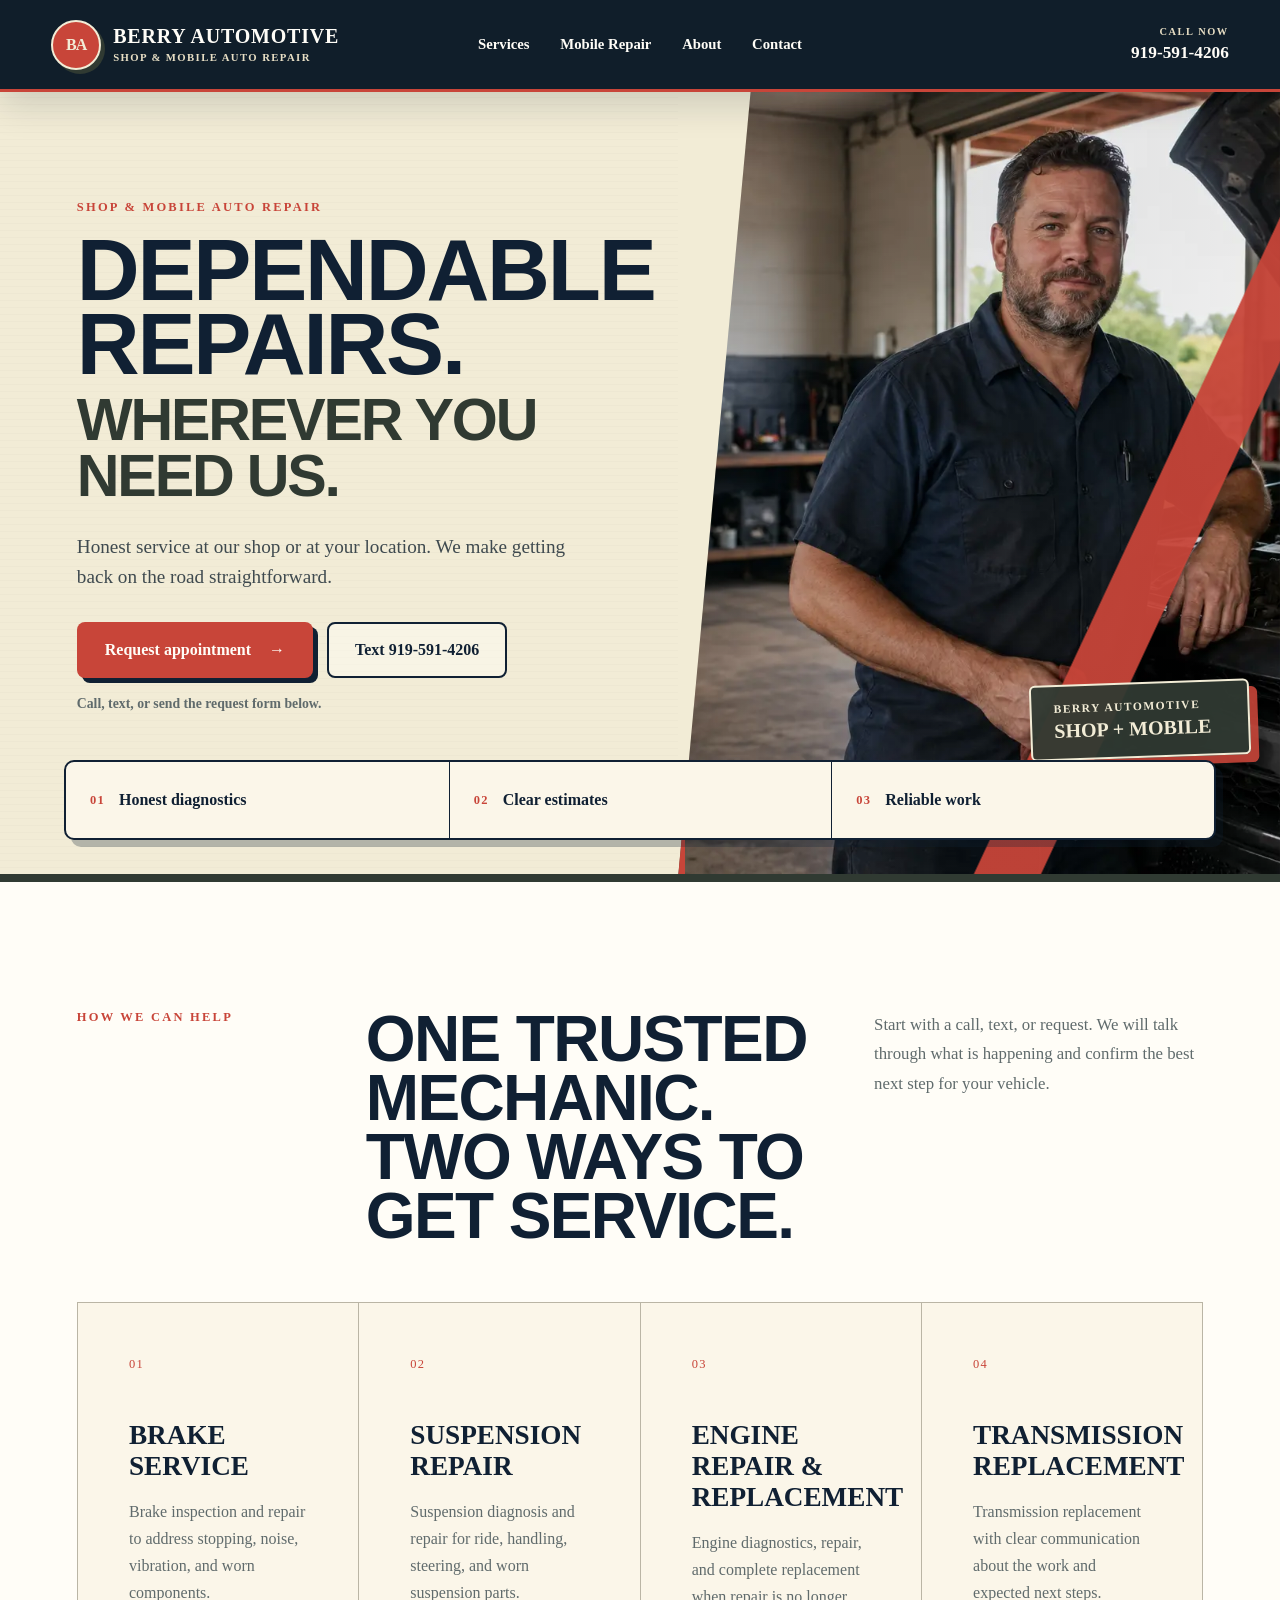
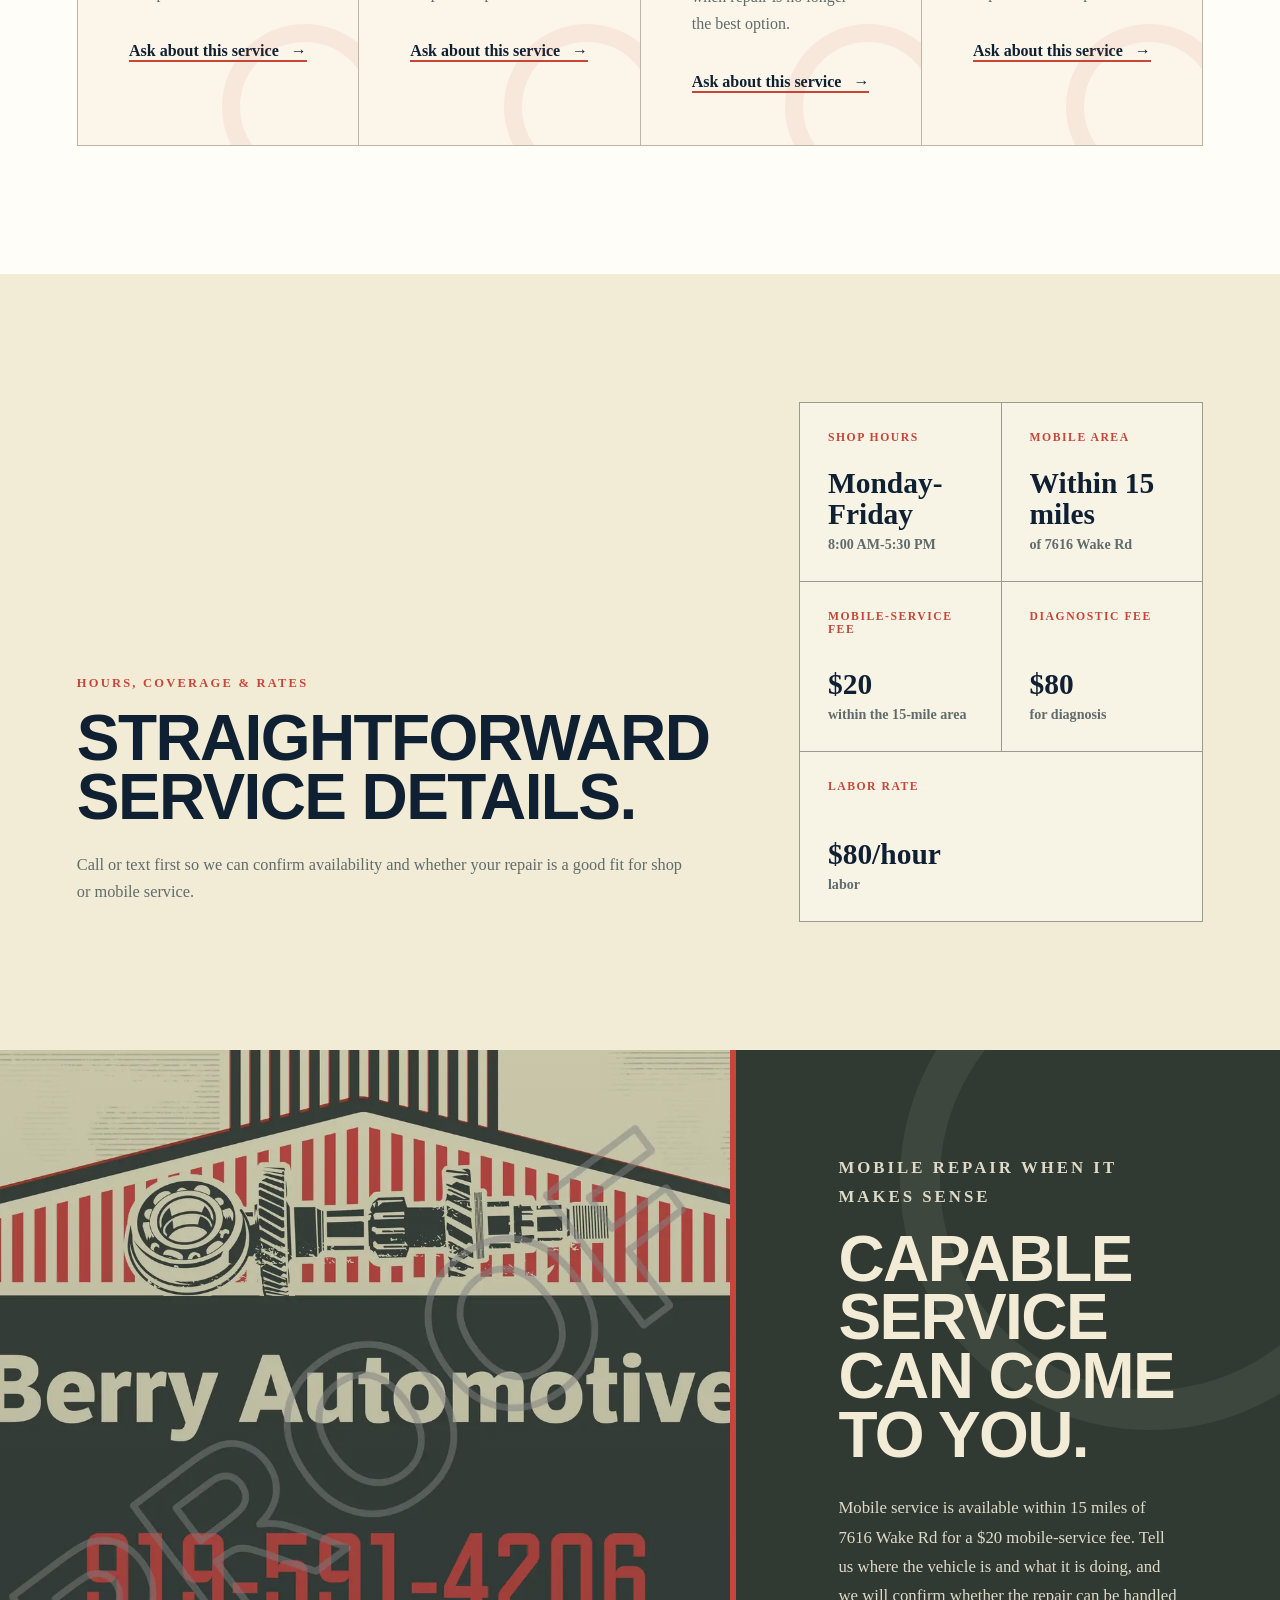
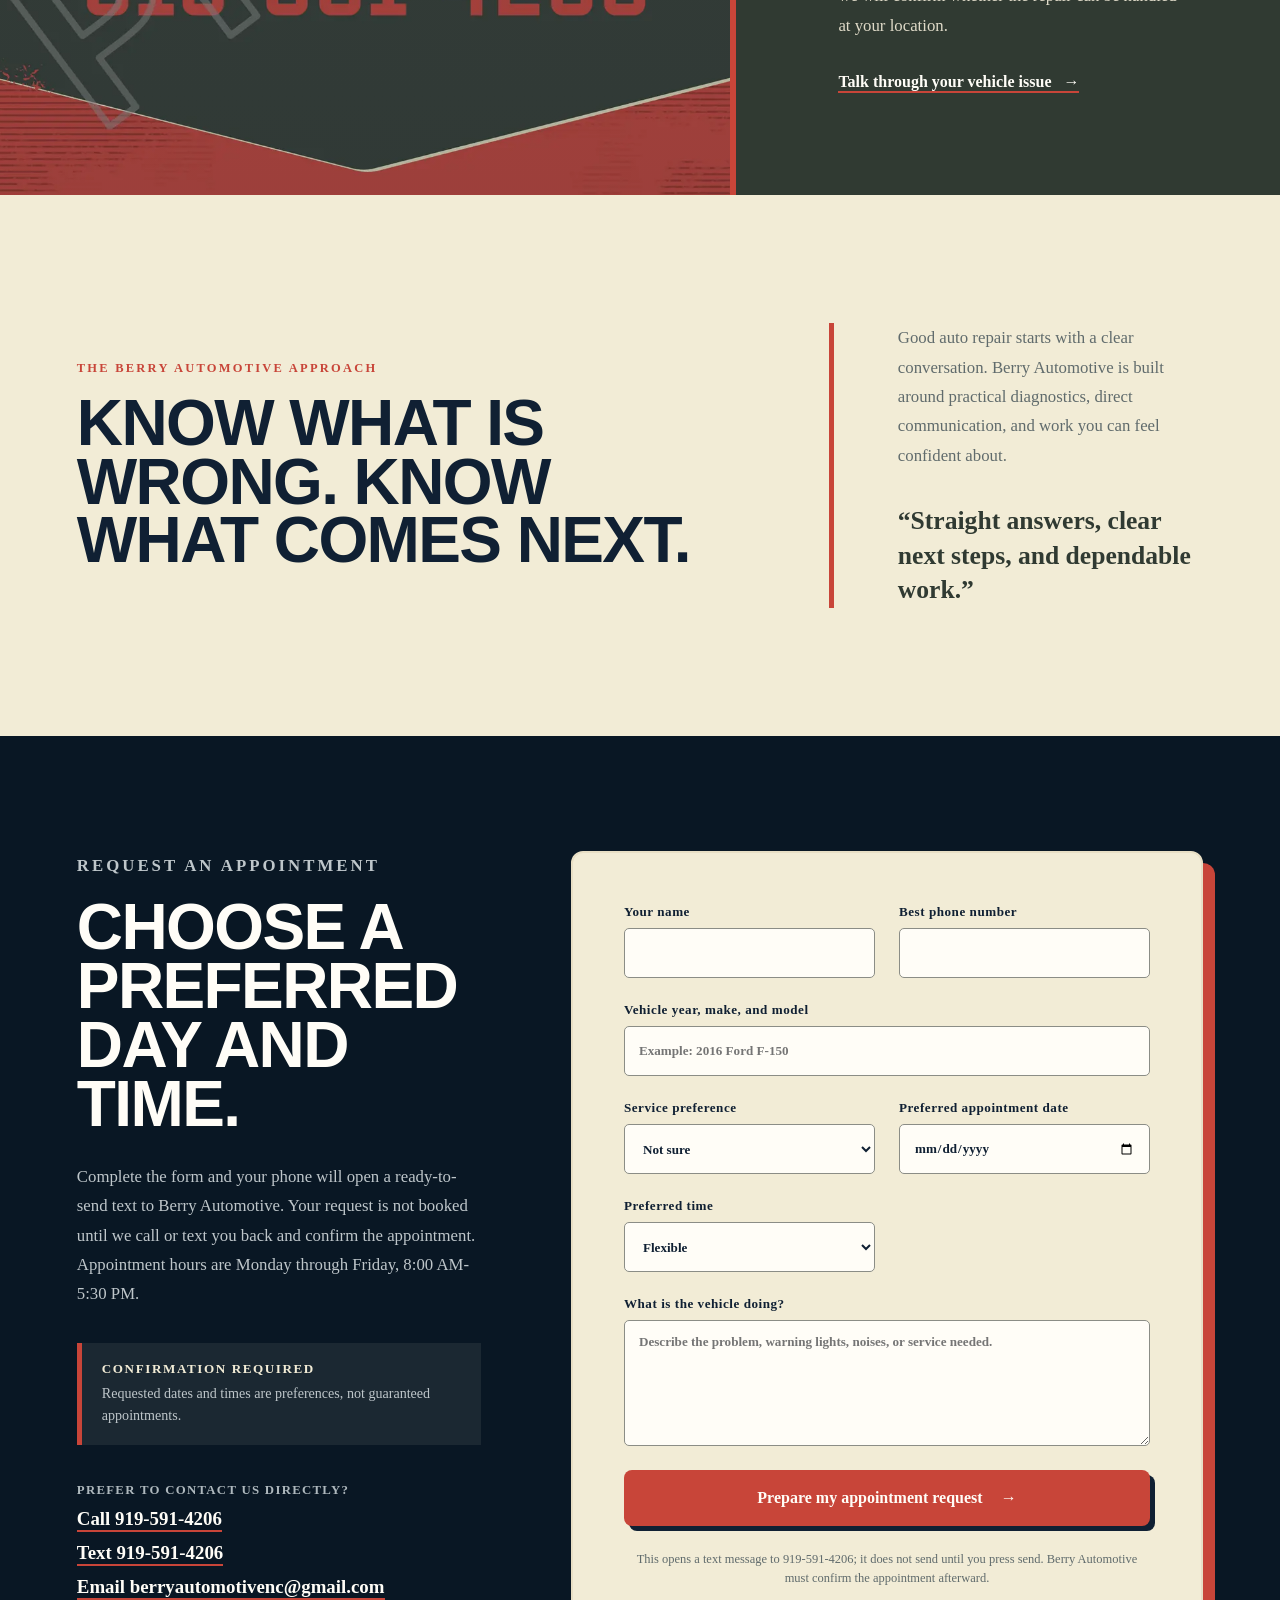
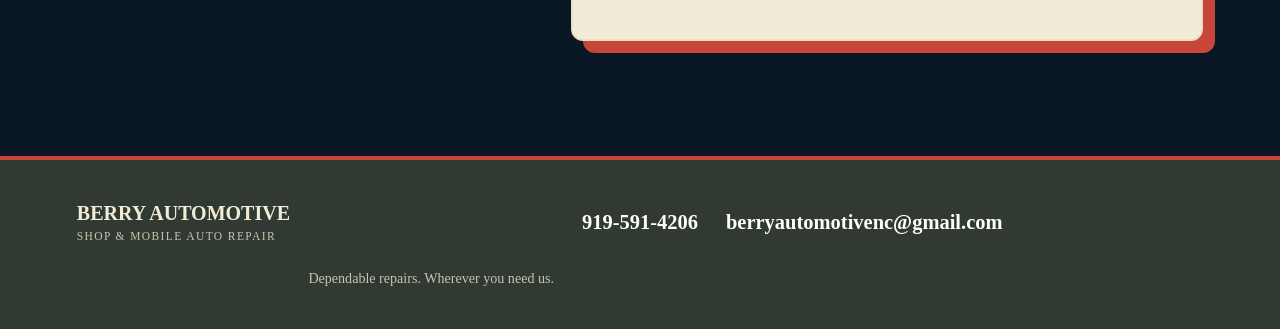
==== index.html @ 53fb7c22 "Update business hours to 8:00 AM–5:30 PM" ====
<!doctype html>
<html lang="en">
  <head>
    <meta charset="utf-8">
    <meta name="viewport" content="width=device-width, initial-scale=1">
    <title>Berry Automotive | Shop &amp; Mobile Auto Repair</title>
    <meta name="description" content="Berry Automotive provides shop and mobile auto repair, including brakes, suspension, engine repair and replacement, and transmission replacement.">
    <meta name="theme-color" content="#091724">
    <link rel="canonical" href="https://berryautomotivenc.com/">
    <link rel="stylesheet" href="styles.css">
    <link rel="icon" href="data:image/svg+xml,%3Csvg xmlns='http://www.w3.org/2000/svg' viewBox='0 0 64 64'%3E%3Ccircle cx='32' cy='32' r='30' fill='%23c84539' stroke='%23f2ecd6' stroke-width='3'/%3E%3Ctext x='32' y='39' text-anchor='middle' font-family='Arial' font-size='22' font-weight='900' fill='%23f2ecd6'%3EBA%3C/text%3E%3C/svg%3E">
  </head>
  <body>
    <main>
      <header class="site-header">
        <a class="brand" href="#top" aria-label="Berry Automotive home">
          <span class="brand-mark" aria-hidden="true">BA</span>
          <span><strong>Berry Automotive</strong><small>Shop &amp; Mobile Auto Repair</small></span>
        </a>
        <nav aria-label="Primary navigation">
          <a href="#services">Services</a>
          <a href="#mobile">Mobile repair</a>
          <a href="#about">About</a>
          <a href="#request">Contact</a>
        </nav>
        <a class="header-call" href="tel:+19195914206"><span>Call now</span><strong>919-591-4206</strong></a>
      </header>

      <section class="hero" id="top">
        <div class="hero-copy">
          <p class="eyebrow">Shop &amp; mobile auto repair</p>
          <h1>Dependable repairs.<span>Wherever you need us.</span></h1>
          <p class="hero-intro">Honest service at our shop or at your location. We make getting back on the road straightforward.</p>
          <div class="hero-actions">
            <a class="button button-primary" href="#request">Request appointment <span aria-hidden="true">&rarr;</span></a>
            <a class="button button-outline" href="sms:+19195914206">Text 919-591-4206</a>
          </div>
          <p class="response-note">Call, text, or send the request form below.</p>
        </div>
        <div class="hero-photo" role="img" aria-label="Mechanic working beside a vehicle in an independent garage">
          <div class="photo-tag"><span>Berry Automotive</span><strong>Shop + Mobile</strong></div>
        </div>
        <div class="trust-strip" aria-label="Our service promises">
          <span><b>01</b> Honest diagnostics</span>
          <span><b>02</b> Clear estimates</span>
          <span><b>03</b> Reliable work</span>
        </div>
      </section>

      <section class="services section" id="services">
        <div class="section-heading">
          <p class="eyebrow">How we can help</p>
          <h2>One trusted mechanic. Two ways to get service.</h2>
          <p>Start with a call, text, or request. We will talk through what is happening and confirm the best next step for your vehicle.</p>
        </div>
        <div class="service-grid">
          <article class="service-card"><span class="service-number">01</span><h3>Brake service</h3><p>Brake inspection and repair to address stopping, noise, vibration, and worn components.</p><a href="#request">Ask about this service <span aria-hidden="true">&rarr;</span></a></article>
          <article class="service-card"><span class="service-number">02</span><h3>Suspension repair</h3><p>Suspension diagnosis and repair for ride, handling, steering, and worn suspension parts.</p><a href="#request">Ask about this service <span aria-hidden="true">&rarr;</span></a></article>
          <article class="service-card"><span class="service-number">03</span><h3>Engine repair &amp; replacement</h3><p>Engine diagnostics, repair, and complete replacement when repair is no longer the best option.</p><a href="#request">Ask about this service <span aria-hidden="true">&rarr;</span></a></article>
          <article class="service-card"><span class="service-number">04</span><h3>Transmission replacement</h3><p>Transmission replacement with clear communication about the work and expected next steps.</p><a href="#request">Ask about this service <span aria-hidden="true">&rarr;</span></a></article>
        </div>
      </section>

      <section class="shop-details section" aria-labelledby="rates-heading">
        <div class="rates-heading">
          <p class="eyebrow">Hours, coverage &amp; rates</p>
          <h2 id="rates-heading">Straightforward service details.</h2>
          <p>Call or text first so we can confirm availability and whether your repair is a good fit for shop or mobile service.</p>
        </div>
        <div class="details-grid">
          <article><span>Shop hours</span><strong>Monday-Friday</strong><b>8:00 AM-5:30 PM</b></article>
          <article><span>Mobile area</span><strong>Within 15 miles</strong><b>of 7616 Wake Rd</b></article>
          <article><span>Mobile-service fee</span><strong>$20</strong><b>within the 15-mile area</b></article>
          <article><span>Diagnostic fee</span><strong>$80</strong><b>for diagnosis</b></article>
          <article><span>Labor rate</span><strong>$80/hour</strong><b>labor</b></article>
        </div>
      </section>

      <section class="mobile-section" id="mobile">
        <div class="brand-art" aria-hidden="true"></div>
        <div class="mobile-copy">
          <p class="eyebrow">Mobile repair when it makes sense</p>
          <h2>Capable service can come to you.</h2>
          <p>Mobile service is available within 15 miles of 7616 Wake Rd for a $20 mobile-service fee. Tell us where the vehicle is and what it is doing, and we will confirm whether the repair can be handled at your location.</p>
          <a class="text-link" href="tel:+19195914206">Talk through your vehicle issue <span aria-hidden="true">&rarr;</span></a>
        </div>
      </section>

      <section class="about section" id="about">
        <div class="about-statement"><p class="eyebrow">The Berry Automotive approach</p><h2>Know what is wrong. Know what comes next.</h2></div>
        <div class="about-copy"><p>Good auto repair starts with a clear conversation. Berry Automotive is built around practical diagnostics, direct communication, and work you can feel confident about.</p><blockquote>“Straight answers, clear next steps, and dependable work.”</blockquote></div>
      </section>

      <section class="request-section" id="request">
        <div class="request-intro">
          <p class="eyebrow">Request an appointment</p>
          <h2>Choose a preferred day and time.</h2>
          <p>Complete the form and your phone will open a ready-to-send text to Berry Automotive. Your request is not booked until we call or text you back and confirm the appointment. Appointment hours are Monday through Friday, 8:00 AM-5:30 PM.</p>
          <div class="confirmation-callout"><strong>Confirmation required</strong><span>Requested dates and times are preferences, not guaranteed appointments.</span></div>
          <div class="direct-contact"><span>Prefer to contact us directly?</span><a href="tel:+19195914206">Call 919-591-4206</a><a href="sms:+19195914206">Text 919-591-4206</a><a href="mailto:berryautomotivenc@gmail.com">Email berryautomotivenc@gmail.com</a></div>
        </div>

        <form class="request-form" id="appointment-form">
          <label>Your name<input name="name" type="text" autocomplete="name" required></label>
          <label>Best phone number<input name="phone" type="tel" autocomplete="tel" required></label>
          <label class="wide-field">Vehicle year, make, and model<input name="vehicle" type="text" placeholder="Example: 2016 Ford F-150" required></label>
          <label>Service preference<select name="service"><option>Not sure</option><option>Brake service</option><option>Suspension repair</option><option>Engine repair</option><option>Engine replacement</option><option>Transmission replacement</option></select></label>
          <label>Preferred appointment date<input name="date" type="date" required></label>
          <label>Preferred time<select name="time" required><option>Flexible</option><option>Morning (8 AM-12 PM)</option><option>Midday (12 PM-2 PM)</option><option>Afternoon (2 PM-5:30 PM)</option></select></label>
          <label class="wide-field">What is the vehicle doing?<textarea name="details" rows="5" placeholder="Describe the problem, warning lights, noises, or service needed." required></textarea></label>
          <button class="button button-primary form-submit" type="submit">Prepare my appointment request <span aria-hidden="true">&rarr;</span></button>
          <p class="form-note">This opens a text message to 919-591-4206; it does not send until you press send. Berry Automotive must confirm the appointment afterward.</p>
        </form>
      </section>

      <footer>
        <div class="footer-brand"><strong>Berry Automotive</strong><span>Shop &amp; Mobile Auto Repair</span></div>
        <a href="tel:+19195914206">919-591-4206</a>
        <a href="mailto:berryautomotivenc@gmail.com">berryautomotivenc@gmail.com</a>
        <p>Dependable repairs. Wherever you need us.</p>
      </footer>
    </main>
    <script src="script.js"></script>
  </body>
</html>
---- styles.css ----
:root {
  --ink: #102033;
  --ink-deep: #091724;
  --charcoal-green: #303a32;
  --cream: #f2ecd6;
  --paper: #fbf6e9;
  --paper-deep: #e8dfc5;
  --red: #c84539;
  --orange: #ef5417;
  --steel: #c8c4b6;
  --muted: #606b6c;
  --white: #fffdf7;
}

* {
  box-sizing: border-box;
}

html {
  scroll-behavior: smooth;
}

body {
  margin: 0;
  background: var(--paper);
  color: var(--ink);
  font-family: var(--font-geist-sans), Arial, Helvetica, sans-serif;
}

a {
  color: inherit;
  text-decoration: none;
}

button,
input,
select,
textarea {
  font: inherit;
}

button,
a {
  -webkit-tap-highlight-color: transparent;
}

.site-header {
  position: sticky;
  z-index: 20;
  top: 0;
  display: grid;
  grid-template-columns: minmax(270px, 1fr) auto minmax(220px, 1fr);
  align-items: center;
  min-height: 92px;
  padding: 14px clamp(22px, 4vw, 72px);
  border-bottom: 3px solid var(--red);
  background: rgba(9, 23, 36, 0.97);
  color: var(--white);
  box-shadow: 0 12px 36px rgba(9, 23, 36, 0.16);
}

.brand {
  display: flex;
  align-items: center;
  gap: 12px;
  width: fit-content;
}

.brand-mark {
  display: grid;
  place-items: center;
  width: 50px;
  height: 50px;
  border: 2px solid var(--cream);
  border-radius: 50%;
  background: var(--red);
  color: var(--cream);
  font-size: 1rem;
  font-weight: 900;
  letter-spacing: -0.06em;
  box-shadow: 4px 4px 0 var(--charcoal-green);
}

.brand strong,
.brand small {
  display: block;
}

.brand strong {
  font-size: 1.25rem;
  font-weight: 900;
  letter-spacing: 0.04em;
  line-height: 1;
  text-transform: uppercase;
}

.brand small {
  margin-top: 5px;
  color: var(--paper-deep);
  font-size: 0.67rem;
  font-weight: 650;
  letter-spacing: 0.13em;
  text-transform: uppercase;
}

nav {
  display: flex;
  align-items: center;
  justify-content: center;
  gap: clamp(18px, 2.4vw, 42px);
}

nav a {
  position: relative;
  padding: 12px 0;
  font-size: 0.92rem;
  font-weight: 700;
  text-transform: capitalize;
}

nav a::after {
  position: absolute;
  right: 50%;
  bottom: 4px;
  left: 50%;
  height: 3px;
  background: var(--red);
  content: "";
  transition: right 180ms ease, left 180ms ease;
}

nav a:hover::after,
nav a:focus-visible::after {
  right: 0;
  left: 0;
}

.header-call {
  justify-self: end;
  display: flex;
  flex-direction: column;
  align-items: flex-end;
  line-height: 1.15;
}

.header-call span {
  color: var(--paper-deep);
  font-size: 0.65rem;
  font-weight: 700;
  letter-spacing: 0.15em;
  text-transform: uppercase;
}

.header-call strong {
  margin-top: 5px;
  font-size: 1.08rem;
}

.hero {
  position: relative;
  display: grid;
  grid-template-columns: 53% 47%;
  min-height: min(790px, calc(100vh - 32px));
  overflow: hidden;
  border-bottom: 8px solid var(--charcoal-green);
  background: var(--cream);
}

.hero::before,
.mobile-section::after {
  position: absolute;
  pointer-events: none;
  content: "";
}

.hero::before {
  inset: 0 47% 0 0;
  opacity: 0.28;
  background-image: repeating-linear-gradient(0deg, transparent 0 6px, rgba(16, 32, 51, 0.07) 6px 7px);
  mix-blend-mode: multiply;
}

.hero-copy {
  position: relative;
  z-index: 2;
  align-self: center;
  padding: 96px clamp(32px, 6vw, 104px) 150px;
}

.eyebrow {
  margin: 0 0 18px;
  color: var(--red);
  font-size: 0.78rem;
  font-weight: 900;
  letter-spacing: 0.18em;
  text-transform: uppercase;
}

h1,
h2,
h3,
p {
  margin-top: 0;
}

h1,
h2 {
  font-family: Impact, Haettenschweiler, "Arial Narrow Bold", sans-serif;
  font-weight: 900;
  letter-spacing: -0.025em;
  text-transform: uppercase;
}

h1 {
  max-width: 780px;
  margin-bottom: 28px;
  font-size: clamp(4rem, 6.8vw, 7.1rem);
  line-height: 0.84;
}

h1 span {
  display: block;
  margin-top: 12px;
  color: var(--charcoal-green);
  font-size: 0.68em;
  line-height: 0.95;
}

.hero-intro {
  max-width: 640px;
  margin-bottom: 30px;
  color: #3f4a4f;
  font-size: clamp(1.05rem, 1.5vw, 1.32rem);
  line-height: 1.55;
}

.hero-actions {
  display: flex;
  flex-wrap: wrap;
  gap: 14px;
}

.button {
  display: inline-flex;
  align-items: center;
  justify-content: center;
  min-height: 56px;
  padding: 0 26px;
  border: 2px solid transparent;
  border-radius: 8px;
  cursor: pointer;
  font-weight: 850;
  gap: 18px;
  transition: transform 180ms ease, box-shadow 180ms ease, background 180ms ease;
}

.button:hover,
.button:focus-visible {
  transform: translateY(-2px);
}

.button-primary {
  background: var(--red);
  color: var(--white);
  box-shadow: 5px 5px 0 var(--ink);
}

.button-primary:hover,
.button-primary:focus-visible {
  background: #aa342c;
  box-shadow: 7px 7px 0 var(--ink);
}

.button-outline {
  border-color: var(--ink);
  background: rgba(255, 253, 247, 0.45);
}

.button-outline:hover,
.button-outline:focus-visible {
  background: var(--white);
}

.response-note {
  margin: 18px 0 0;
  color: var(--muted);
  font-size: 0.86rem;
  font-weight: 650;
}

.hero-photo {
  position: relative;
  min-height: 620px;
  background-color: var(--ink-deep);
  background-image: linear-gradient(90deg, rgba(9, 23, 36, 0.14), rgba(9, 23, 36, 0)), url("[data-uri]");
  background-position: 58% center;
  background-size: cover;
  clip-path: polygon(12% 0, 100% 0, 100% 100%, 0 100%);
}

.hero-photo::after {
  position: absolute;
  inset: 0;
  border-left: 7px solid var(--red);
  background: linear-gradient(115deg, transparent 0 68%, rgba(200, 69, 57, 0.94) 68.2% 75%, transparent 75.2%);
  content: "";
  pointer-events: none;
}

.photo-tag {
  position: absolute;
  z-index: 2;
  right: 30px;
  bottom: 116px;
  display: flex;
  flex-direction: column;
  min-width: 220px;
  padding: 16px 22px;
  border: 2px solid var(--cream);
  border-radius: 6px;
  background: rgba(48, 58, 50, 0.94);
  color: var(--cream);
  box-shadow: 8px 8px 0 rgba(200, 69, 57, 0.9);
  transform: rotate(-2deg);
}

.photo-tag span {
  font-size: 0.72rem;
  font-weight: 800;
  letter-spacing: 0.13em;
  text-transform: uppercase;
}

.photo-tag strong {
  margin-top: 5px;
  font-size: 1.25rem;
  text-transform: uppercase;
}

.trust-strip {
  position: absolute;
  z-index: 4;
  right: clamp(28px, 5vw, 80px);
  bottom: 34px;
  left: clamp(28px, 5vw, 80px);
  display: grid;
  grid-template-columns: repeat(3, 1fr);
  border: 2px solid var(--ink);
  border-radius: 10px;
  overflow: hidden;
  background: var(--paper);
  box-shadow: 7px 7px 0 rgba(16, 32, 51, 0.28);
}

.trust-strip span {
  display: flex;
  align-items: center;
  min-height: 76px;
  padding: 18px 24px;
  font-weight: 850;
  gap: 14px;
}

.trust-strip span + span {
  border-left: 1px solid var(--ink);
}

.trust-strip b,
.service-number {
  color: var(--red);
  font-family: var(--font-geist-mono), monospace;
  font-size: 0.78rem;
  letter-spacing: 0.1em;
}

.section {
  padding: clamp(86px, 10vw, 148px) clamp(24px, 6vw, 104px);
}

.services {
  background: var(--white);
}

.section-heading {
  display: grid;
  grid-template-columns: 0.65fr 1.25fr 0.9fr;
  align-items: start;
  max-width: 1500px;
  margin: 0 auto 56px;
  gap: clamp(24px, 4vw, 72px);
}

.section-heading h2,
.mobile-copy h2,
.about h2,
.request-intro h2 {
  margin-bottom: 0;
  font-size: clamp(2.8rem, 5vw, 5.3rem);
  line-height: 0.92;
}

.section-heading > p:last-child,
.mobile-copy > p,
.about-copy > p,
.request-intro > p {
  color: var(--muted);
  font-size: 1.05rem;
  line-height: 1.75;
}

.service-grid {
  display: grid;
  grid-template-columns: repeat(4, 1fr);
  max-width: 1500px;
  margin: 0 auto;
  border-top: 1px solid #bab5a5;
  border-left: 1px solid #bab5a5;
}

.service-card {
  position: relative;
  min-height: 340px;
  padding: clamp(30px, 4vw, 58px);
  border-right: 1px solid #bab5a5;
  border-bottom: 1px solid #bab5a5;
  background: var(--paper);
  overflow: hidden;
  transition: transform 180ms ease, box-shadow 180ms ease;
}

.service-card::after {
  position: absolute;
  right: -30px;
  bottom: -45px;
  width: 130px;
  height: 130px;
  border: 18px solid rgba(200, 69, 57, 0.08);
  border-radius: 50%;
  content: "";
}

.service-card:hover {
  z-index: 2;
  transform: translateY(-5px);
  box-shadow: 8px 12px 0 var(--charcoal-green);
}

.service-card h3 {
  margin: 48px 0 16px;
  font-size: 1.7rem;
  text-transform: uppercase;
}

.service-card p {
  margin-bottom: 36px;
  color: var(--muted);
  line-height: 1.7;
}

.service-card a,
.text-link {
  display: inline-flex;
  align-items: center;
  border-bottom: 2px solid var(--red);
  font-weight: 850;
  gap: 12px;
}

.shop-details {
  display: grid;
  grid-template-columns: 0.72fr 1.28fr;
  align-items: end;
  background: var(--cream);
  gap: clamp(44px, 7vw, 110px);
}

.rates-heading h2 {
  margin-bottom: 24px;
  font-size: clamp(2.8rem, 5vw, 5.3rem);
  line-height: 0.92;
}

.rates-heading > p:last-child {
  max-width: 620px;
  color: var(--muted);
  font-size: 1.02rem;
  line-height: 1.7;
}

.details-grid {
  display: grid;
  grid-template-columns: repeat(2, 1fr);
  border-top: 1px solid #9c998e;
  border-left: 1px solid #9c998e;
}

.details-grid article {
  display: flex;
  flex-direction: column;
  min-height: 170px;
  padding: 28px;
  border-right: 1px solid #9c998e;
  border-bottom: 1px solid #9c998e;
  background: rgba(255, 253, 247, 0.44);
}

.details-grid article:last-child {
  grid-column: 1 / -1;
}

.details-grid span {
  margin-bottom: auto;
  color: var(--red);
  font-size: 0.73rem;
  font-weight: 850;
  letter-spacing: 0.13em;
  text-transform: uppercase;
}

.details-grid strong {
  margin-top: 24px;
  color: var(--ink);
  font-size: clamp(1.5rem, 2.3vw, 2.25rem);
  line-height: 1.05;
}

.details-grid b {
  margin-top: 7px;
  color: var(--muted);
  font-size: 0.88rem;
  font-weight: 650;
}

.mobile-section {
  position: relative;
  display: grid;
  grid-template-columns: 1.15fr 0.85fr;
  min-height: 620px;
  overflow: hidden;
  background: var(--charcoal-green);
  color: var(--cream);
}

.mobile-section::after {
  top: -120px;
  right: -120px;
  width: 420px;
  height: 420px;
  border: 40px solid rgba(242, 236, 214, 0.07);
  border-radius: 50%;
}

.brand-art {
  min-height: 620px;
  border-right: 6px solid var(--red);
  background-image: linear-gradient(rgba(9, 23, 36, 0.08), rgba(9, 23, 36, 0.18)), url("[data-uri]");
  background-position: center;
  background-size: cover;
}

.mobile-copy {
  position: relative;
  z-index: 1;
  align-self: center;
  padding: clamp(56px, 8vw, 120px);
}

.mobile-copy h2 {
  margin-bottom: 28px;
  color: var(--cream);
}

.mobile-copy > p {
  color: #dfdac8;
}

.mobile-copy .text-link {
  margin-top: 16px;
  color: var(--white);
}

.about {
  display: grid;
  grid-template-columns: 1.25fr 0.75fr;
  background: var(--cream);
  gap: clamp(48px, 10vw, 150px);
}

.about-statement,
.about-copy {
  align-self: center;
}

.about-copy {
  padding-left: clamp(24px, 5vw, 70px);
  border-left: 5px solid var(--red);
}

.about-copy blockquote {
  margin: 34px 0 0;
  color: var(--charcoal-green);
  font-size: clamp(1.35rem, 2vw, 2rem);
  font-weight: 800;
  line-height: 1.35;
}

.request-section {
  display: grid;
  grid-template-columns: 0.78fr 1.22fr;
  padding: clamp(80px, 9vw, 140px) clamp(24px, 6vw, 104px);
  background: var(--ink-deep);
  color: var(--white);
  gap: clamp(50px, 7vw, 110px);
}

.request-intro h2 {
  margin-bottom: 28px;
}

.request-intro > p {
  color: #bec6ca;
}

.direct-contact {
  display: flex;
  flex-direction: column;
  align-items: flex-start;
  margin-top: 38px;
  gap: 10px;
}

.direct-contact span {
  color: #aeb8bd;
  font-size: 0.8rem;
  font-weight: 750;
  letter-spacing: 0.1em;
  text-transform: uppercase;
}

.direct-contact a {
  border-bottom: 2px solid var(--red);
  font-size: 1.18rem;
  font-weight: 850;
}

.confirmation-callout {
  display: flex;
  flex-direction: column;
  margin-top: 34px;
  padding: 18px 20px;
  border-left: 5px solid var(--red);
  background: rgba(242, 236, 214, 0.08);
  gap: 6px;
}

.confirmation-callout strong {
  color: var(--cream);
  font-size: 0.82rem;
  letter-spacing: 0.12em;
  text-transform: uppercase;
}

.confirmation-callout span {
  color: #bec6ca;
  font-size: 0.88rem;
  line-height: 1.55;
}

.request-form {
  display: grid;
  grid-template-columns: repeat(2, 1fr);
  padding: clamp(28px, 4vw, 52px);
  border: 2px solid var(--paper-deep);
  border-radius: 12px;
  background: var(--cream);
  color: var(--ink);
  box-shadow: 12px 12px 0 var(--red);
  gap: 24px;
}

.request-form label {
  display: flex;
  flex-direction: column;
  font-size: 0.82rem;
  font-weight: 850;
  letter-spacing: 0.04em;
  gap: 8px;
}

.request-form input,
.request-form select,
.request-form textarea {
  width: 100%;
  border: 1px solid #8b8d86;
  border-radius: 5px;
  outline: none;
  background: var(--white);
  color: var(--ink);
}

.request-form input,
.request-form select {
  height: 50px;
  padding: 0 14px;
}

.request-form textarea {
  resize: vertical;
  min-height: 126px;
  padding: 13px 14px;
}

.request-form input:focus,
.request-form select:focus,
.request-form textarea:focus {
  border-color: var(--red);
  box-shadow: 0 0 0 3px rgba(200, 69, 57, 0.18);
}

.wide-field,
.form-submit,
.form-note {
  grid-column: 1 / -1;
}

.form-submit {
  width: 100%;
  border: 0;
}

.form-note {
  margin: 0;
  color: var(--muted);
  font-size: 0.78rem;
  line-height: 1.5;
  text-align: center;
}

footer {
  display: grid;
  grid-template-columns: 1fr auto 1fr;
  align-items: center;
  padding: 42px clamp(24px, 6vw, 104px);
  border-top: 4px solid var(--red);
  background: var(--charcoal-green);
  color: var(--cream);
  gap: 28px;
}

.footer-brand strong,
.footer-brand span {
  display: block;
}

.footer-brand strong {
  font-size: 1.25rem;
  text-transform: uppercase;
}

.footer-brand span {
  margin-top: 5px;
  color: #c9c3ad;
  font-size: 0.72rem;
  letter-spacing: 0.12em;
  text-transform: uppercase;
}

footer > a {
  color: var(--white);
  font-size: 1.28rem;
  font-weight: 900;
}

footer > p {
  justify-self: end;
  margin: 0;
  color: #c9c3ad;
  font-size: 0.88rem;
}

@media (max-width: 1050px) {
  .site-header {
    grid-template-columns: 1fr auto;
  }

  nav {
    display: none;
  }

  .hero {
    grid-template-columns: 1fr;
  }

  .hero-copy {
    padding-bottom: 90px;
  }

  .hero-photo {
    min-height: 560px;
    clip-path: polygon(0 8%, 100% 0, 100% 100%, 0 100%);
  }

  .trust-strip {
    position: relative;
    right: auto;
    bottom: auto;
    left: auto;
    grid-column: 1;
    margin: -34px 24px 34px;
  }

  .section-heading {
    grid-template-columns: 1fr 1.5fr;
  }

  .section-heading > p:last-child {
    grid-column: 2;
  }

  .service-grid {
    grid-template-columns: repeat(2, 1fr);
  }

  .shop-details {
    grid-template-columns: 1fr;
  }

  .mobile-section {
    grid-template-columns: 1fr;
  }

  .brand-art {
    min-height: 480px;
    border-right: 0;
    border-bottom: 6px solid var(--red);
    background-position: center 36%;
  }

  .request-section {
    grid-template-columns: 1fr;
  }
}

@media (max-width: 720px) {
  .site-header {
    min-height: 78px;
    padding: 10px 18px;
  }

  .brand-mark {
    width: 42px;
    height: 42px;
    font-size: 0.85rem;
  }

  .brand strong {
    font-size: 0.98rem;
  }

  .brand small,
  .header-call span {
    display: none;
  }

  .header-call strong {
    font-size: 0.88rem;
  }

  .hero-copy {
    padding: 76px 22px 68px;
  }

  h1 {
    font-size: clamp(3.5rem, 17vw, 5.4rem);
  }

  .hero-photo {
    min-height: 470px;
    background-position: 62% center;
  }

  .photo-tag {
    right: 20px;
    bottom: 28px;
  }

  .trust-strip {
    grid-template-columns: 1fr;
  }

  .trust-strip span {
    min-height: 62px;
  }

  .trust-strip span + span {
    border-top: 1px solid var(--ink);
    border-left: 0;
  }

  .section-heading,
  .service-grid,
  .about,
  .request-form,
  .details-grid {
    grid-template-columns: 1fr;
  }

  .details-grid article:last-child {
    grid-column: auto;
  }

  .section-heading > p:last-child {
    grid-column: auto;
  }

  .service-grid {
    border-left: 1px solid #bab5a5;
  }

  .service-card {
    min-height: 290px;
  }

  .brand-art {
    min-height: 390px;
  }

  .about-copy {
    padding-top: 26px;
    padding-left: 0;
    border-top: 5px solid var(--red);
    border-left: 0;
  }

  .wide-field,
  .form-submit,
  .form-note {
    grid-column: auto;
  }

  footer {
    grid-template-columns: 1fr;
    text-align: center;
  }

  footer > p,
  footer > a {
    justify-self: center;
  }
}

@media (prefers-reduced-motion: reduce) {
  html {
    scroll-behavior: auto;
  }

  *,
  *::before,
  *::after {
    scroll-behavior: auto !important;
    transition-duration: 0.01ms !important;
    animation-duration: 0.01ms !important;
    animation-iteration-count: 1 !important;
  }
}
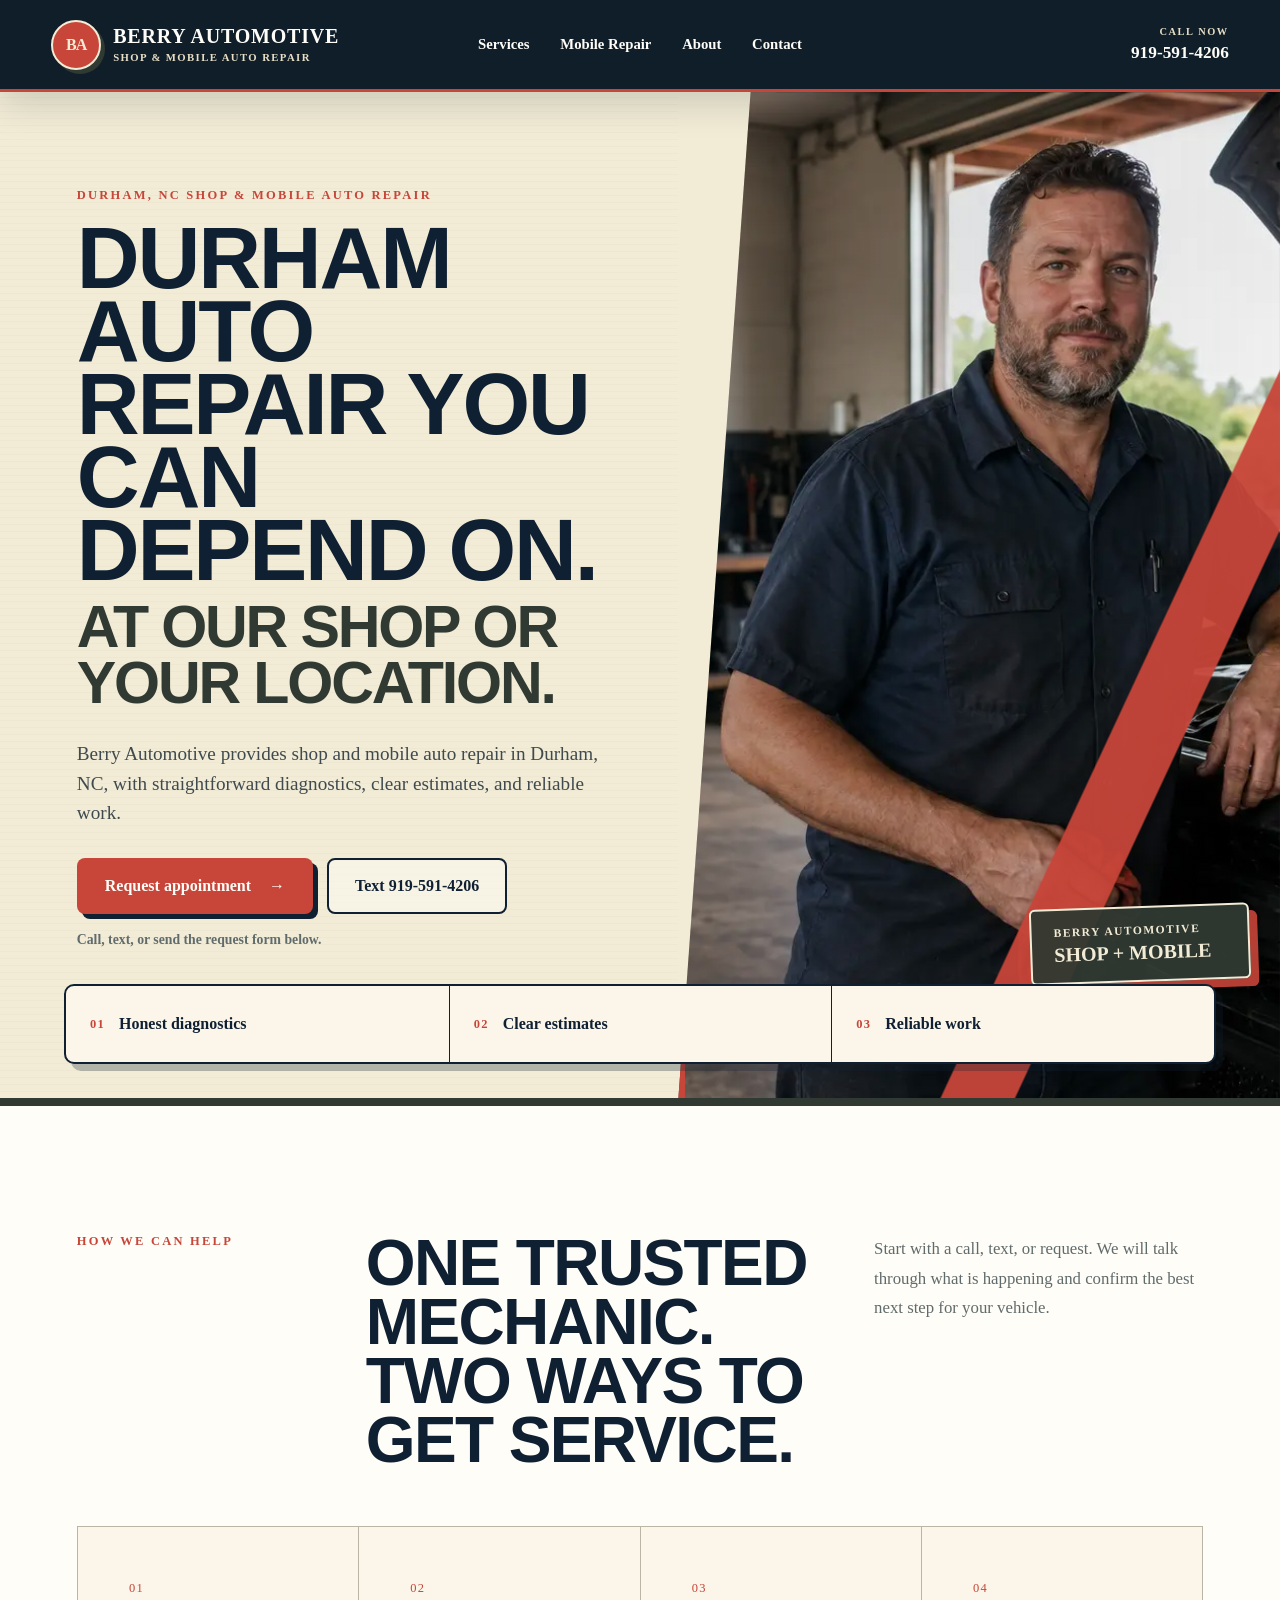
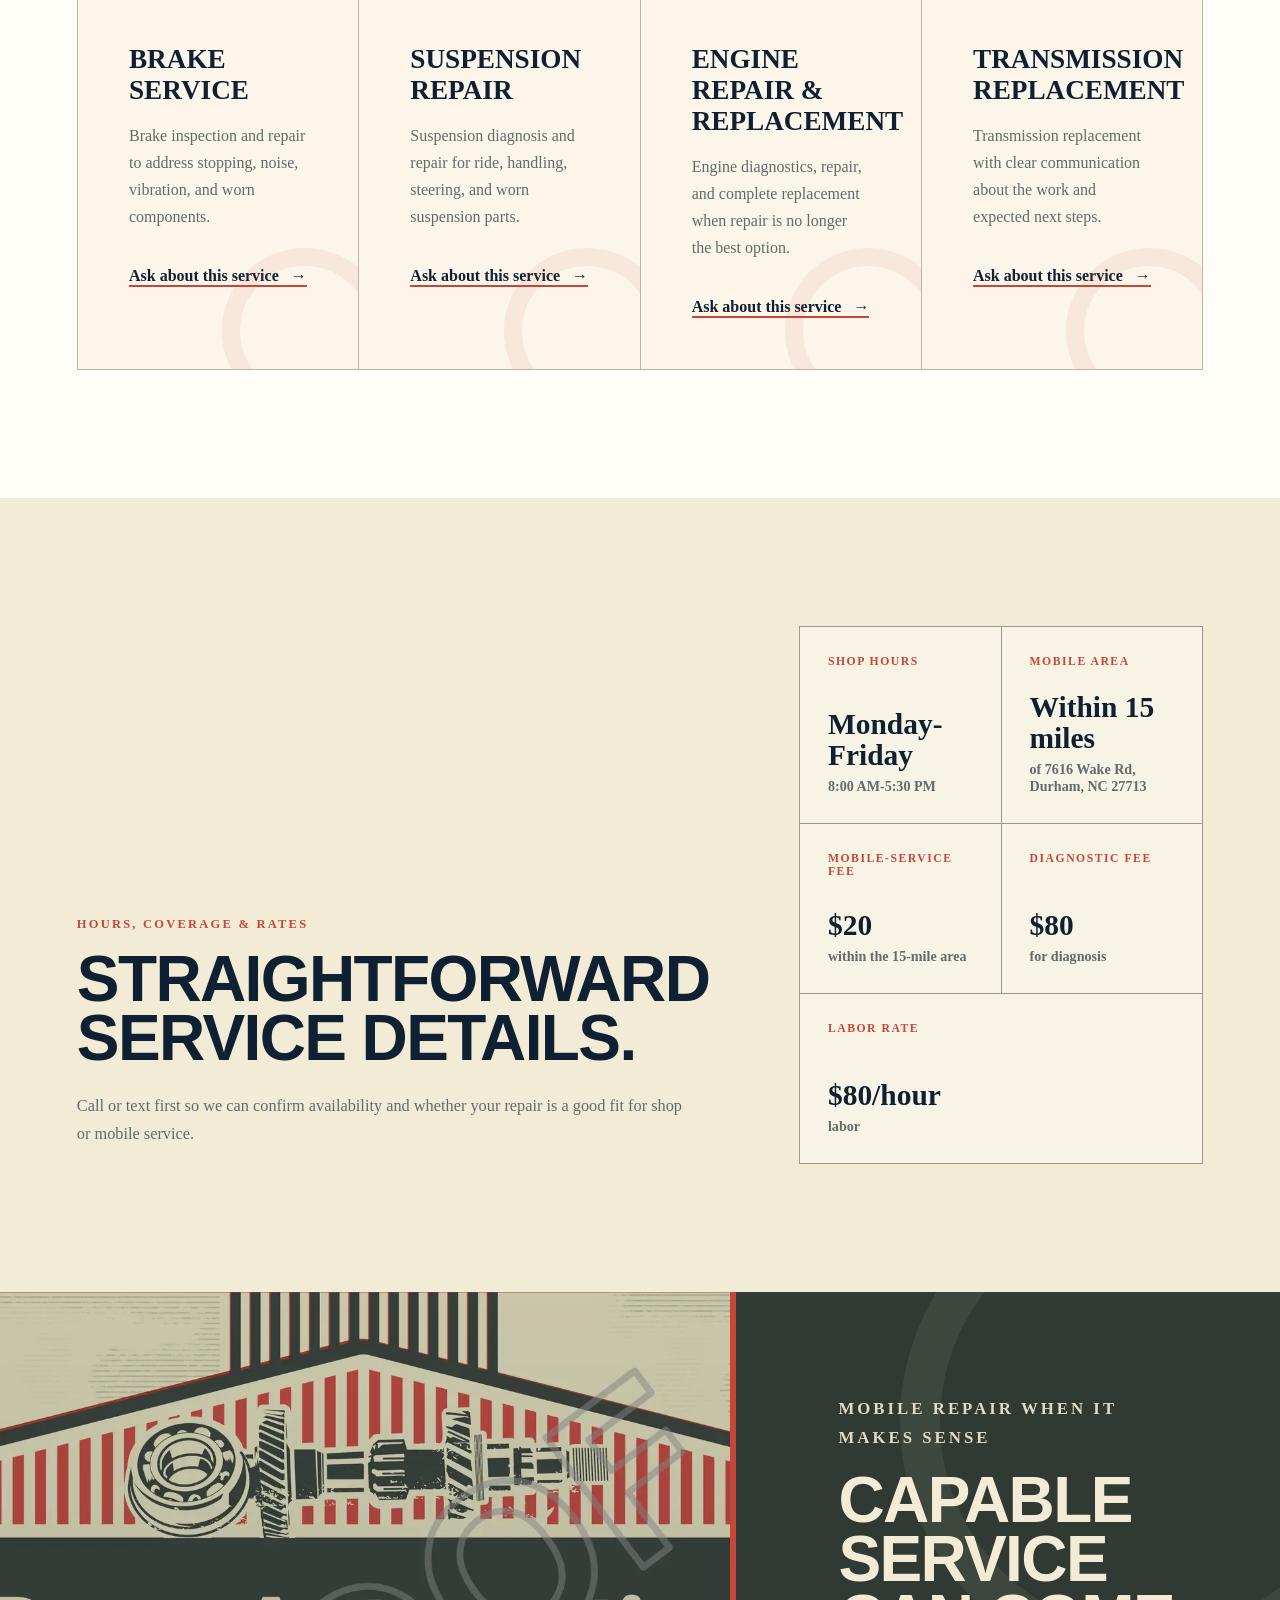
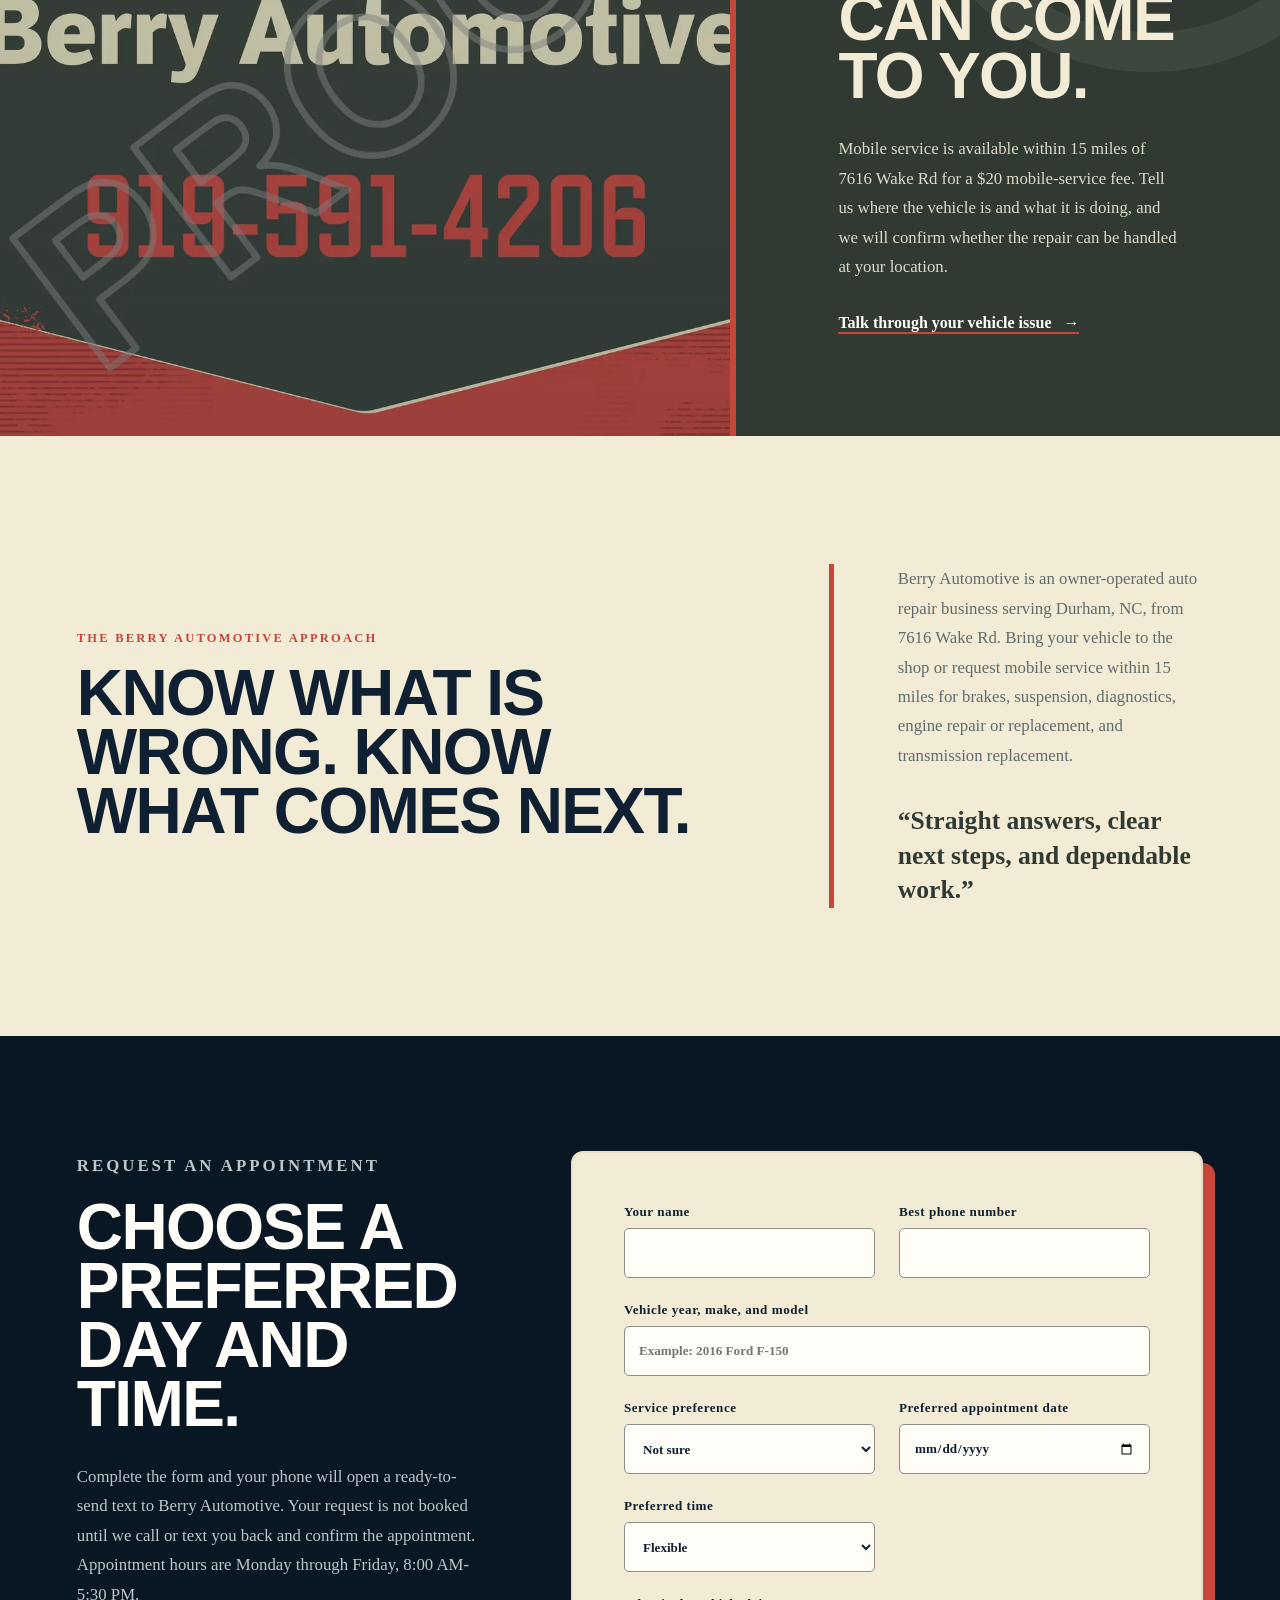
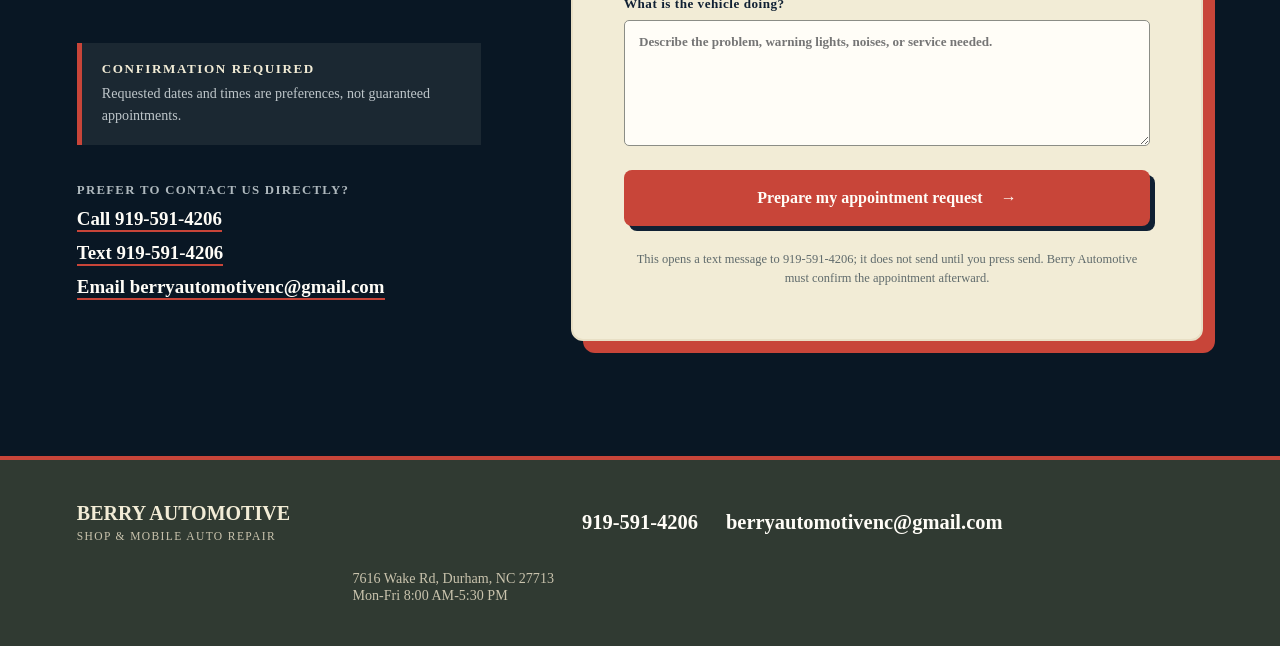
==== commit b6995835: "Improve local SEO and indexing signals" ====
--- a/index.html
+++ b/index.html
@@ -3,12 +3,106 @@
   <head>
     <meta charset="utf-8">
     <meta name="viewport" content="width=device-width, initial-scale=1">
-    <title>Berry Automotive | Shop &amp; Mobile Auto Repair</title>
-    <meta name="description" content="Berry Automotive provides shop and mobile auto repair, including brakes, suspension, engine repair and replacement, and transmission replacement.">
+    <title>Auto Repair &amp; Mobile Mechanic in Durham, NC | Berry Automotive</title>
+    <meta name="description" content="Berry Automotive provides shop and mobile auto repair in Durham, NC, including brakes, suspension, diagnostics, engines and transmissions. Call 919-591-4206.">
+    <meta name="robots" content="index, follow, max-image-preview:large">
+    <meta name="geo.region" content="US-NC">
+    <meta name="geo.placename" content="Durham">
+    <meta property="og:locale" content="en_US">
+    <meta property="og:type" content="website">
+    <meta property="og:site_name" content="Berry Automotive">
+    <meta property="og:title" content="Auto Repair &amp; Mobile Mechanic in Durham, NC | Berry Automotive">
+    <meta property="og:description" content="Shop and mobile auto repair in Durham, NC. Brakes, suspension, diagnostics, engine repair and replacement, and transmission replacement.">
+    <meta property="og:url" content="https://berryautomotivenc.com/">
+    <meta name="twitter:card" content="summary">
     <meta name="theme-color" content="#091724">
     <link rel="canonical" href="https://berryautomotivenc.com/">
     <link rel="stylesheet" href="styles.css">
     <link rel="icon" href="data:image/svg+xml,%3Csvg xmlns='http://www.w3.org/2000/svg' viewBox='0 0 64 64'%3E%3Ccircle cx='32' cy='32' r='30' fill='%23c84539' stroke='%23f2ecd6' stroke-width='3'/%3E%3Ctext x='32' y='39' text-anchor='middle' font-family='Arial' font-size='22' font-weight='900' fill='%23f2ecd6'%3EBA%3C/text%3E%3C/svg%3E">
+    <script type="application/ld+json">
+{
+          "@context": "https://schema.org",
+          "@type": "AutoRepair",
+          "@id": "https://berryautomotivenc.com/#auto-repair",
+          "name": "Berry Automotive",
+          "url": "https://berryautomotivenc.com/",
+          "telephone": "+1-919-591-4206",
+          "email": "berryautomotivenc@gmail.com",
+          "description": "Owner-operated shop and mobile auto repair serving Durham, North Carolina.",
+          "priceRange": "$",
+          "address": {
+                "@type": "PostalAddress",
+                "streetAddress": "7616 Wake Rd",
+                "addressLocality": "Durham",
+                "addressRegion": "NC",
+                "postalCode": "27713",
+                "addressCountry": "US"
+          },
+          "areaServed": "Durham, North Carolina and locations within 15 miles of 7616 Wake Rd",
+          "openingHoursSpecification": [
+                {
+                      "@type": "OpeningHoursSpecification",
+                      "dayOfWeek": [
+                            "https://schema.org/Monday",
+                            "https://schema.org/Tuesday",
+                            "https://schema.org/Wednesday",
+                            "https://schema.org/Thursday",
+                            "https://schema.org/Friday"
+                      ],
+                      "opens": "08:00",
+                      "closes": "17:30"
+                }
+          ],
+          "hasOfferCatalog": {
+                "@type": "OfferCatalog",
+                "name": "Auto repair services",
+                "itemListElement": [
+                      {
+                            "@type": "Offer",
+                            "itemOffered": {
+                                  "@type": "Service",
+                                  "name": "Brake service"
+                            }
+                      },
+                      {
+                            "@type": "Offer",
+                            "itemOffered": {
+                                  "@type": "Service",
+                                  "name": "Suspension repair"
+                            }
+                      },
+                      {
+                            "@type": "Offer",
+                            "itemOffered": {
+                                  "@type": "Service",
+                                  "name": "Automotive diagnostics"
+                            }
+                      },
+                      {
+                            "@type": "Offer",
+                            "itemOffered": {
+                                  "@type": "Service",
+                                  "name": "Engine repair and replacement"
+                            }
+                      },
+                      {
+                            "@type": "Offer",
+                            "itemOffered": {
+                                  "@type": "Service",
+                                  "name": "Transmission replacement"
+                            }
+                      },
+                      {
+                            "@type": "Offer",
+                            "itemOffered": {
+                                  "@type": "Service",
+                                  "name": "Mobile auto repair"
+                            }
+                      }
+                ]
+          }
+    }
+    </script>
   </head>
   <body>
     <main>
@@ -28,9 +122,9 @@
 
       <section class="hero" id="top">
         <div class="hero-copy">
-          <p class="eyebrow">Shop &amp; mobile auto repair</p>
-          <h1>Dependable repairs.<span>Wherever you need us.</span></h1>
-          <p class="hero-intro">Honest service at our shop or at your location. We make getting back on the road straightforward.</p>
+          <p class="eyebrow">Durham, NC shop &amp; mobile auto repair</p>
+          <h1>Durham auto repair you can depend on.<span>At our shop or your location.</span></h1>
+          <p class="hero-intro">Berry Automotive provides shop and mobile auto repair in Durham, NC, with straightforward diagnostics, clear estimates, and reliable work.</p>
           <div class="hero-actions">
             <a class="button button-primary" href="#request">Request appointment <span aria-hidden="true">&rarr;</span></a>
             <a class="button button-outline" href="sms:+19195914206">Text 919-591-4206</a>
@@ -69,7 +163,7 @@
         </div>
         <div class="details-grid">
           <article><span>Shop hours</span><strong>Monday-Friday</strong><b>8:00 AM-5:30 PM</b></article>
-          <article><span>Mobile area</span><strong>Within 15 miles</strong><b>of 7616 Wake Rd</b></article>
+          <article><span>Mobile area</span><strong>Within 15 miles</strong><b>of 7616 Wake Rd, Durham, NC 27713</b></article>
           <article><span>Mobile-service fee</span><strong>$20</strong><b>within the 15-mile area</b></article>
           <article><span>Diagnostic fee</span><strong>$80</strong><b>for diagnosis</b></article>
           <article><span>Labor rate</span><strong>$80/hour</strong><b>labor</b></article>
@@ -88,7 +182,7 @@
 
       <section class="about section" id="about">
         <div class="about-statement"><p class="eyebrow">The Berry Automotive approach</p><h2>Know what is wrong. Know what comes next.</h2></div>
-        <div class="about-copy"><p>Good auto repair starts with a clear conversation. Berry Automotive is built around practical diagnostics, direct communication, and work you can feel confident about.</p><blockquote>“Straight answers, clear next steps, and dependable work.”</blockquote></div>
+        <div class="about-copy"><p>Berry Automotive is an owner-operated auto repair business serving Durham, NC, from 7616 Wake Rd. Bring your vehicle to the shop or request mobile service within 15 miles for brakes, suspension, diagnostics, engine repair or replacement, and transmission replacement.</p><blockquote>“Straight answers, clear next steps, and dependable work.”</blockquote></div>
       </section>
 
       <section class="request-section" id="request">
@@ -117,7 +211,7 @@
         <div class="footer-brand"><strong>Berry Automotive</strong><span>Shop &amp; Mobile Auto Repair</span></div>
         <a href="tel:+19195914206">919-591-4206</a>
         <a href="mailto:berryautomotivenc@gmail.com">berryautomotivenc@gmail.com</a>
-        <p>Dependable repairs. Wherever you need us.</p>
+        <p>7616 Wake Rd, Durham, NC 27713<br>Mon-Fri 8:00 AM-5:30 PM</p>
       </footer>
     </main>
     <script src="script.js"></script>
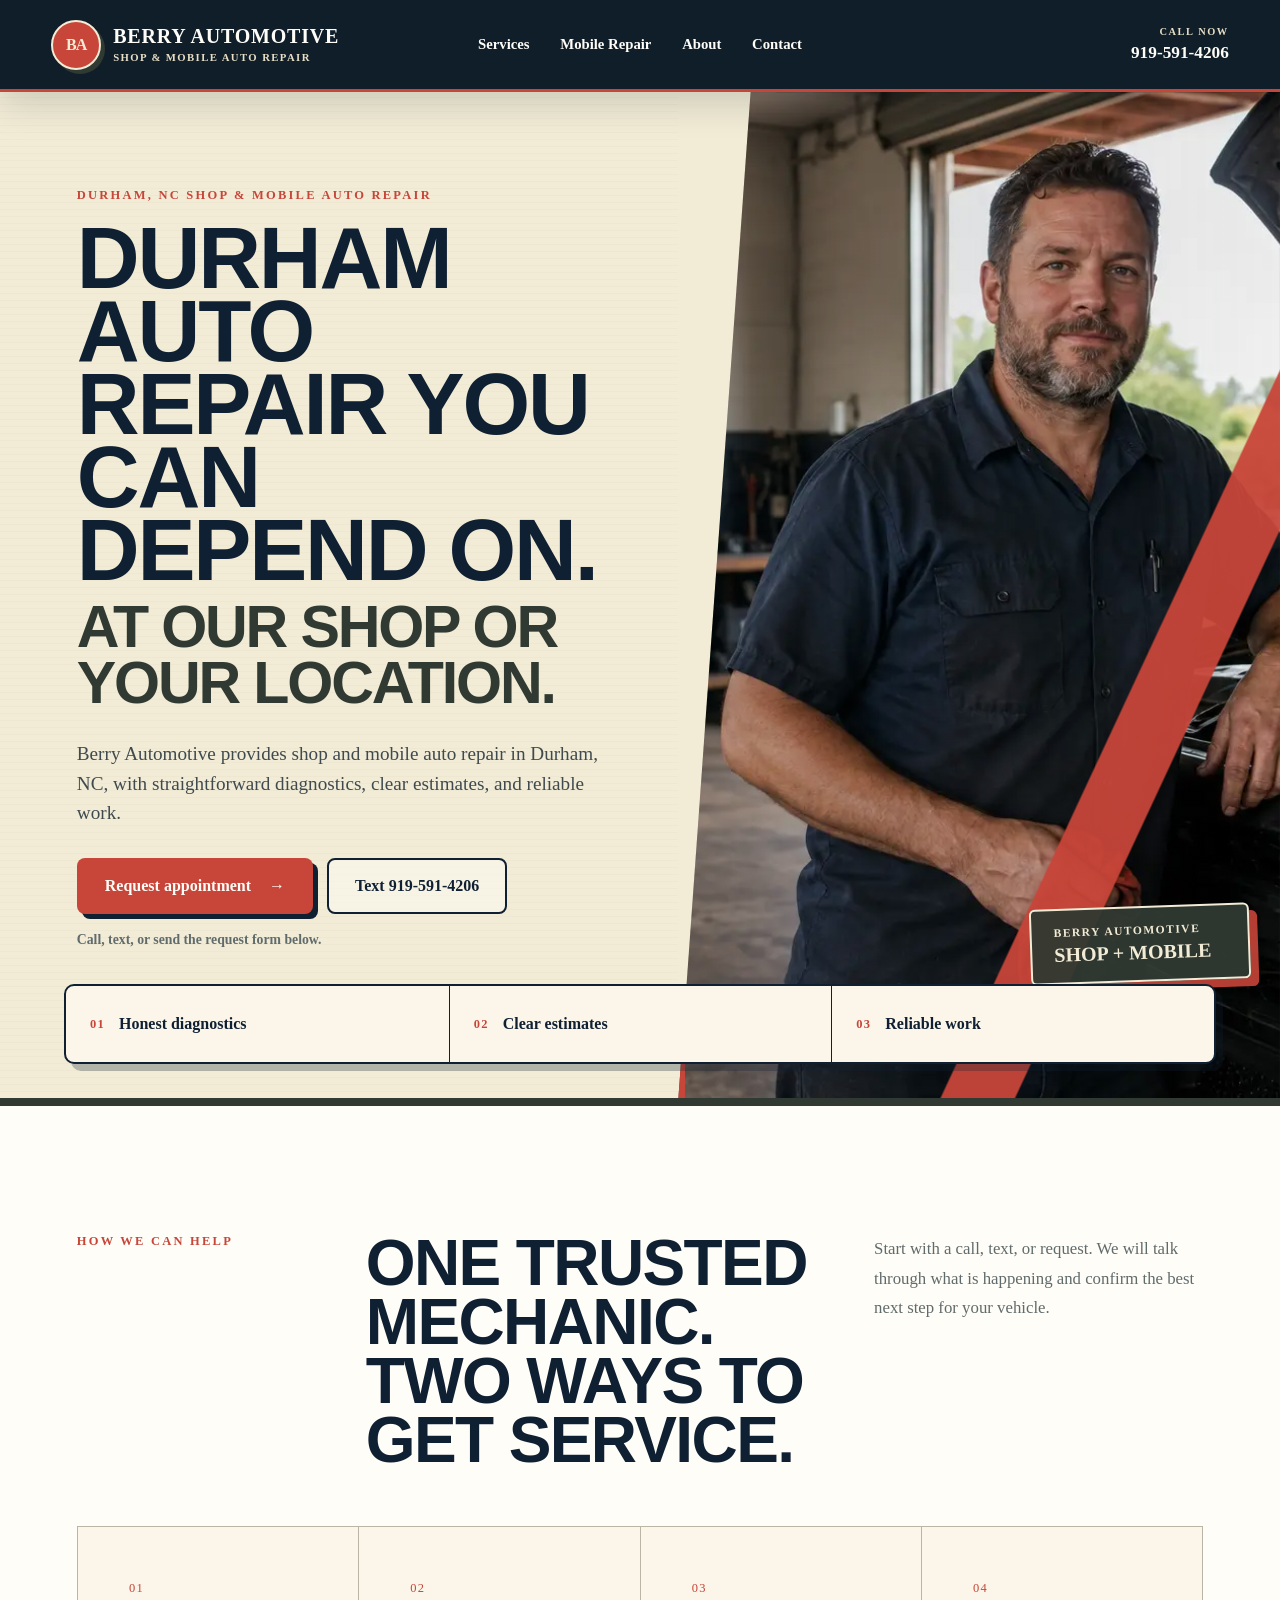
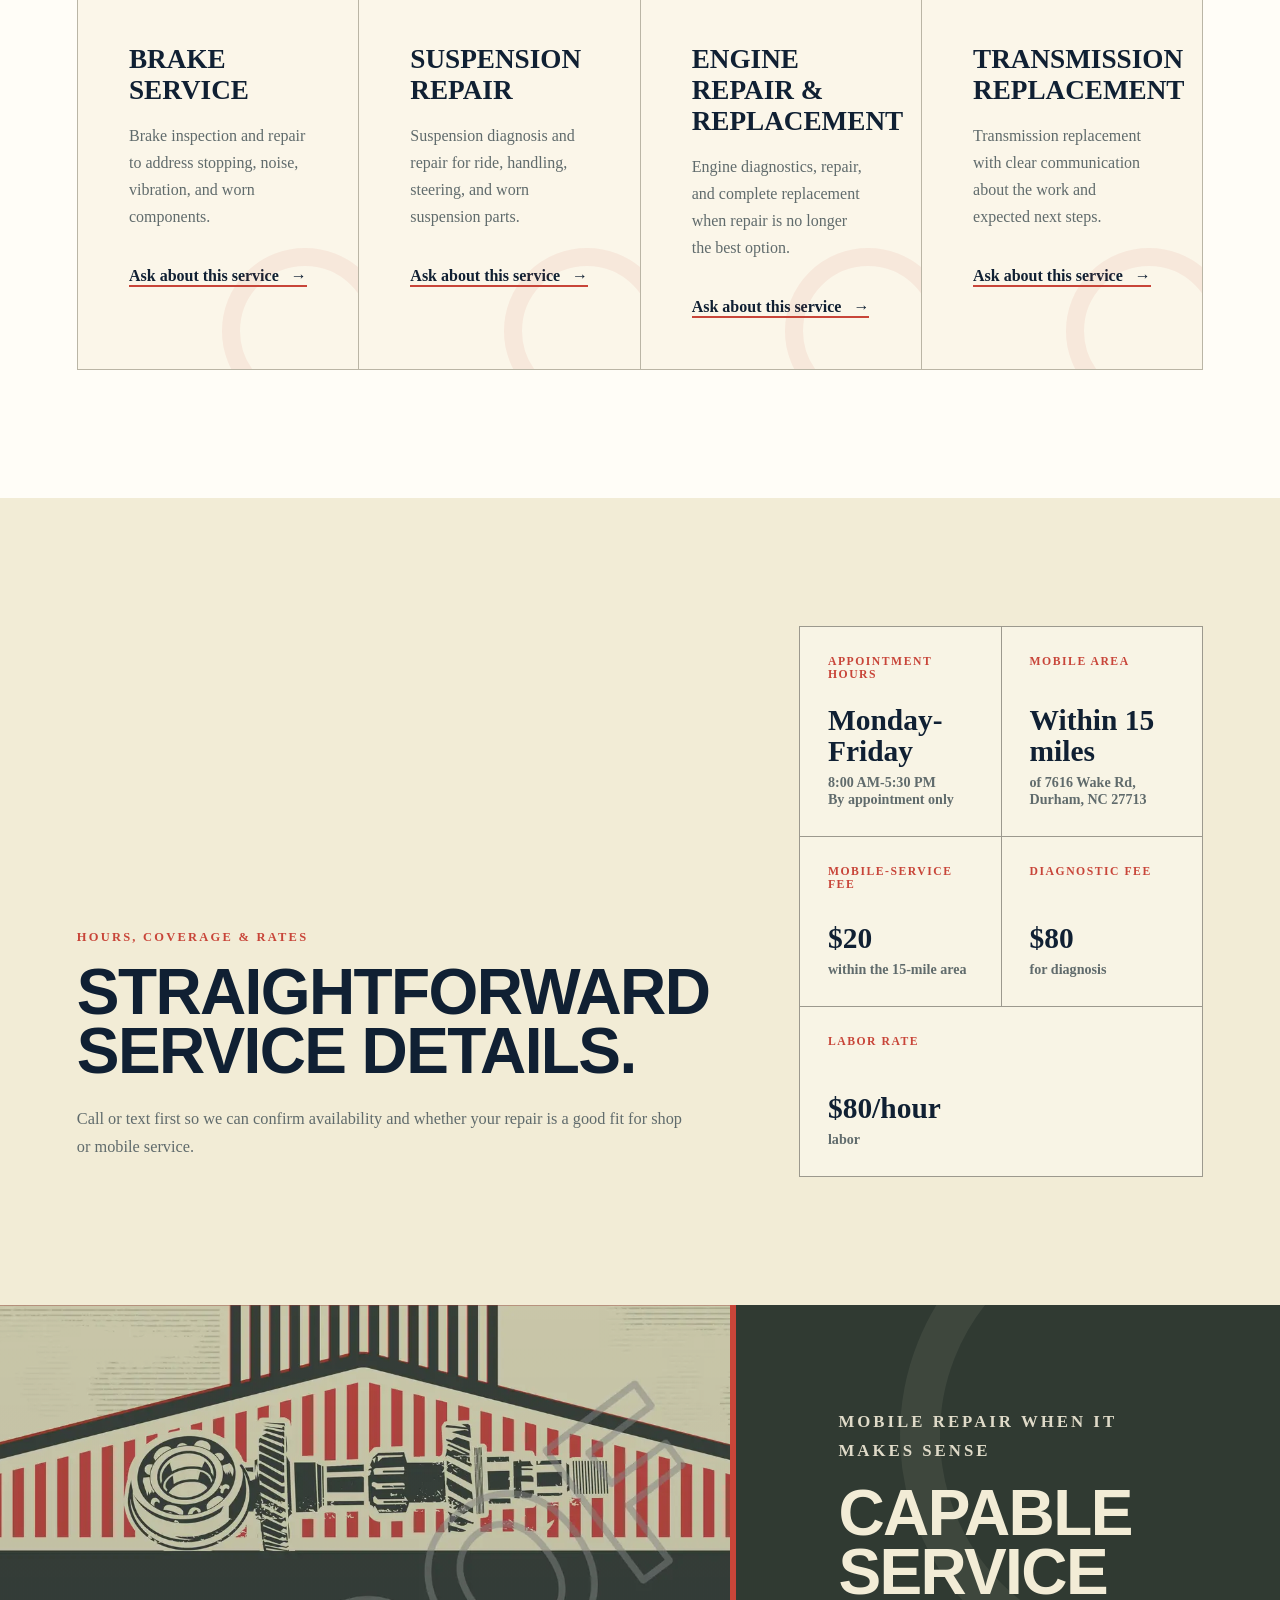
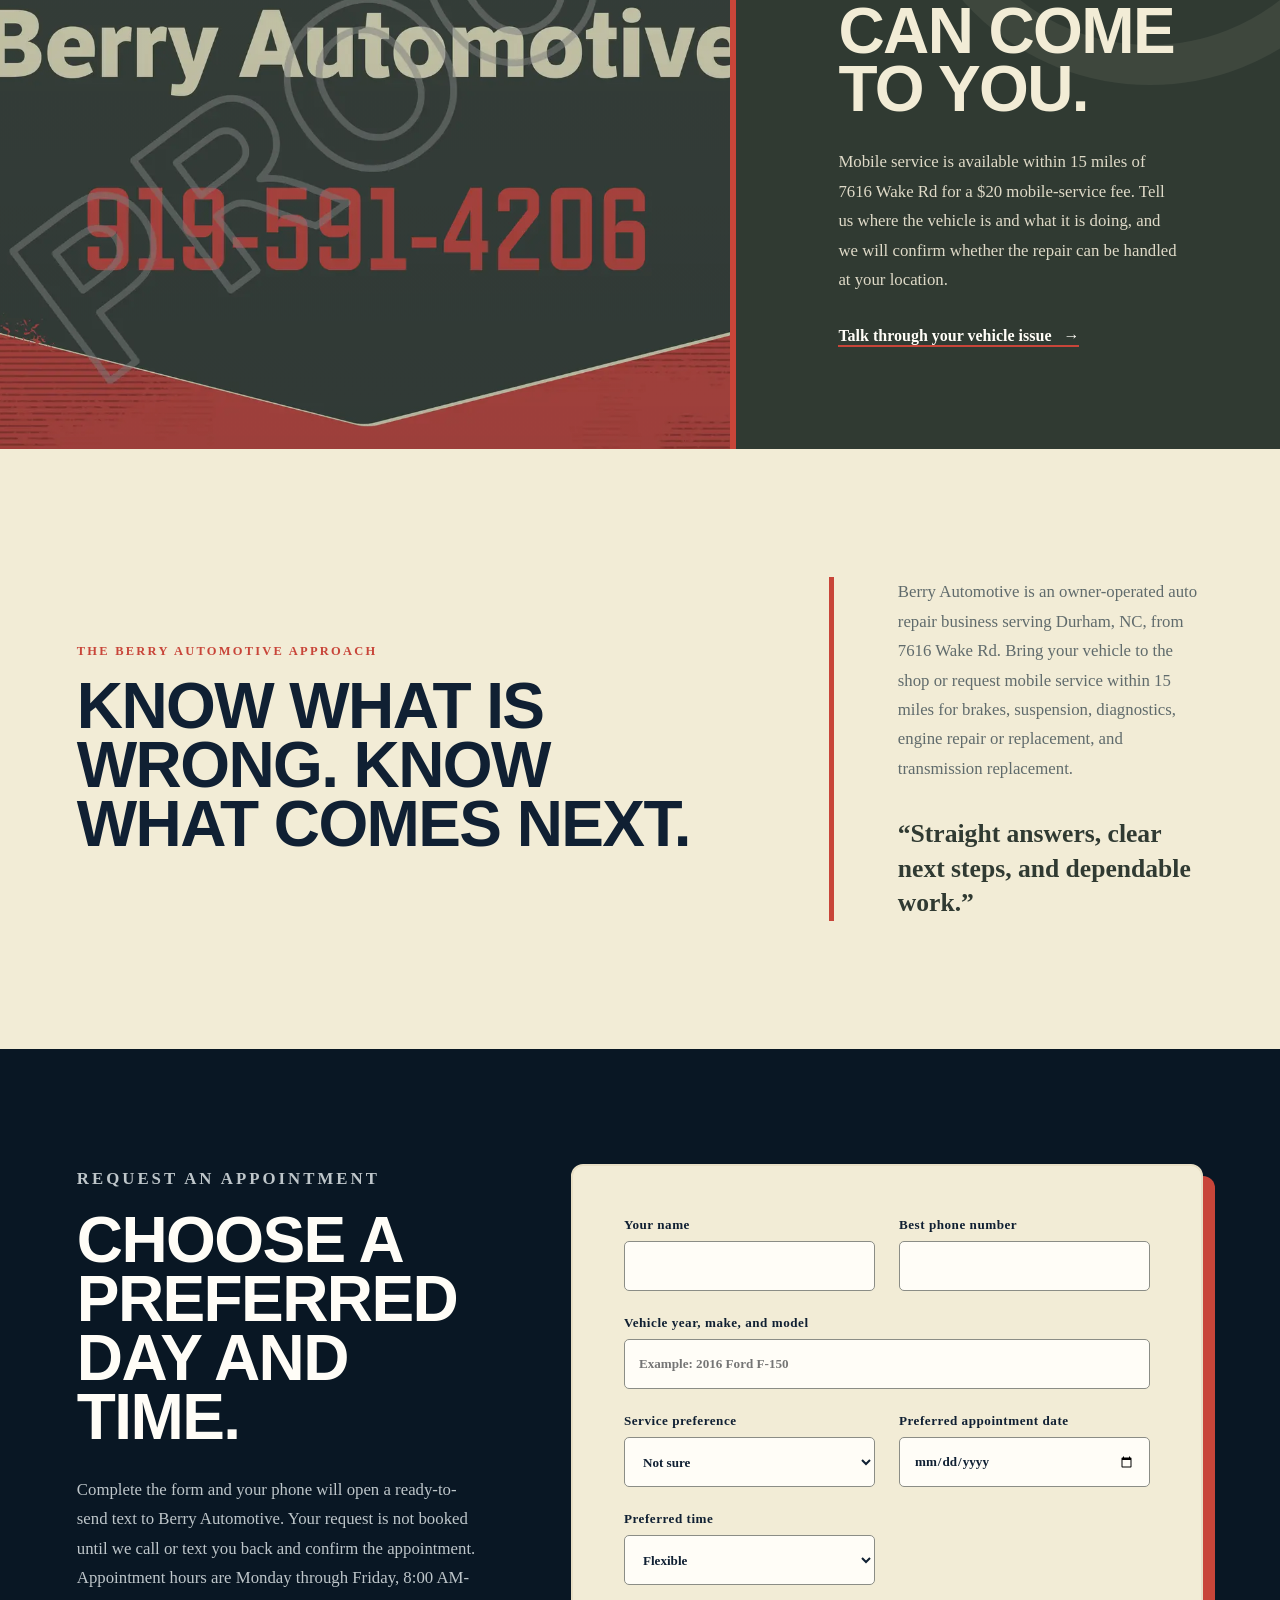
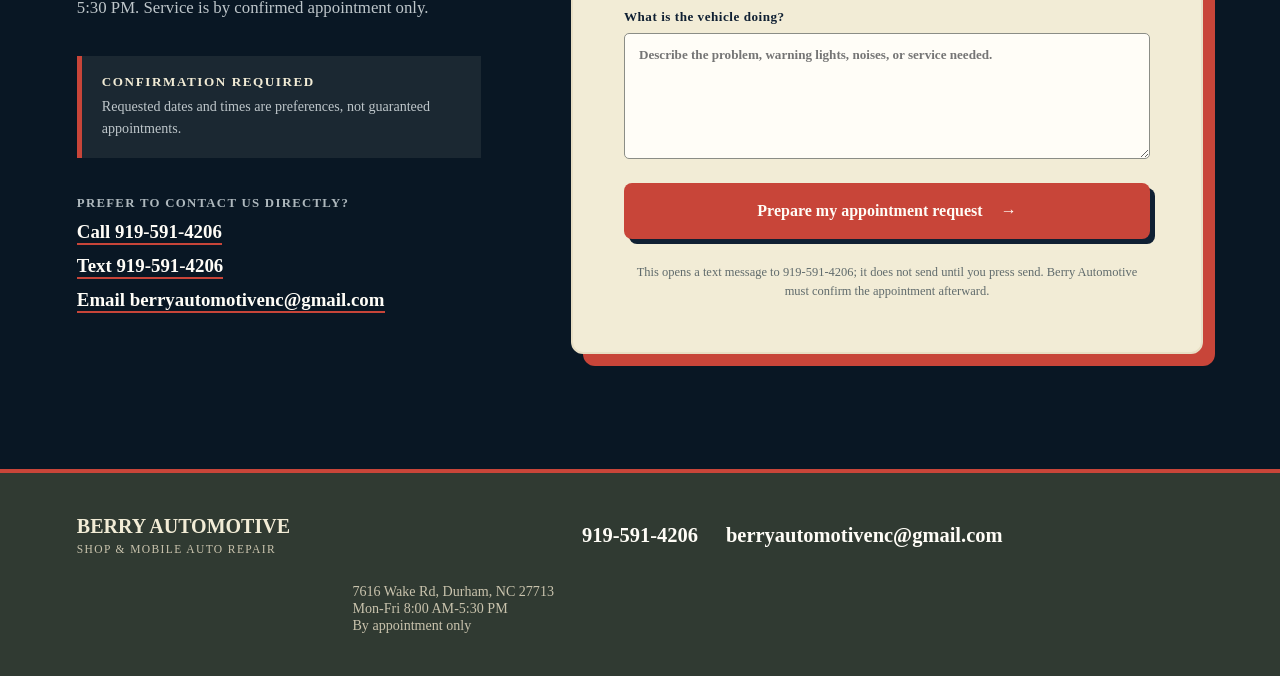
==== commit d1800c2c: "Clarify service is by appointment only" ====
--- a/index.html
+++ b/index.html
@@ -28,7 +28,7 @@
           "url": "https://berryautomotivenc.com/",
           "telephone": "+1-919-591-4206",
           "email": "berryautomotivenc@gmail.com",
-          "description": "Owner-operated shop and mobile auto repair serving Durham, North Carolina.",
+          "description": "Owner-operated shop and mobile auto repair serving Durham, North Carolina. Service is available by confirmed appointment only.",
           "priceRange": "$",
           "address": {
                 "@type": "PostalAddress",
@@ -162,7 +162,7 @@
           <p>Call or text first so we can confirm availability and whether your repair is a good fit for shop or mobile service.</p>
         </div>
         <div class="details-grid">
-          <article><span>Shop hours</span><strong>Monday-Friday</strong><b>8:00 AM-5:30 PM</b></article>
+          <article><span>Appointment hours</span><strong>Monday-Friday</strong><b>8:00 AM-5:30 PM<br>By appointment only</b></article>
           <article><span>Mobile area</span><strong>Within 15 miles</strong><b>of 7616 Wake Rd, Durham, NC 27713</b></article>
           <article><span>Mobile-service fee</span><strong>$20</strong><b>within the 15-mile area</b></article>
           <article><span>Diagnostic fee</span><strong>$80</strong><b>for diagnosis</b></article>
@@ -189,7 +189,7 @@
         <div class="request-intro">
           <p class="eyebrow">Request an appointment</p>
           <h2>Choose a preferred day and time.</h2>
-          <p>Complete the form and your phone will open a ready-to-send text to Berry Automotive. Your request is not booked until we call or text you back and confirm the appointment. Appointment hours are Monday through Friday, 8:00 AM-5:30 PM.</p>
+          <p>Complete the form and your phone will open a ready-to-send text to Berry Automotive. Your request is not booked until we call or text you back and confirm the appointment. Appointment hours are Monday through Friday, 8:00 AM-5:30 PM. Service is by confirmed appointment only.</p>
           <div class="confirmation-callout"><strong>Confirmation required</strong><span>Requested dates and times are preferences, not guaranteed appointments.</span></div>
           <div class="direct-contact"><span>Prefer to contact us directly?</span><a href="tel:+19195914206">Call 919-591-4206</a><a href="sms:+19195914206">Text 919-591-4206</a><a href="mailto:berryautomotivenc@gmail.com">Email berryautomotivenc@gmail.com</a></div>
         </div>
@@ -211,7 +211,7 @@
         <div class="footer-brand"><strong>Berry Automotive</strong><span>Shop &amp; Mobile Auto Repair</span></div>
         <a href="tel:+19195914206">919-591-4206</a>
         <a href="mailto:berryautomotivenc@gmail.com">berryautomotivenc@gmail.com</a>
-        <p>7616 Wake Rd, Durham, NC 27713<br>Mon-Fri 8:00 AM-5:30 PM</p>
+        <p>7616 Wake Rd, Durham, NC 27713<br>Mon-Fri 8:00 AM-5:30 PM<br>By appointment only</p>
       </footer>
     </main>
     <script src="script.js"></script>
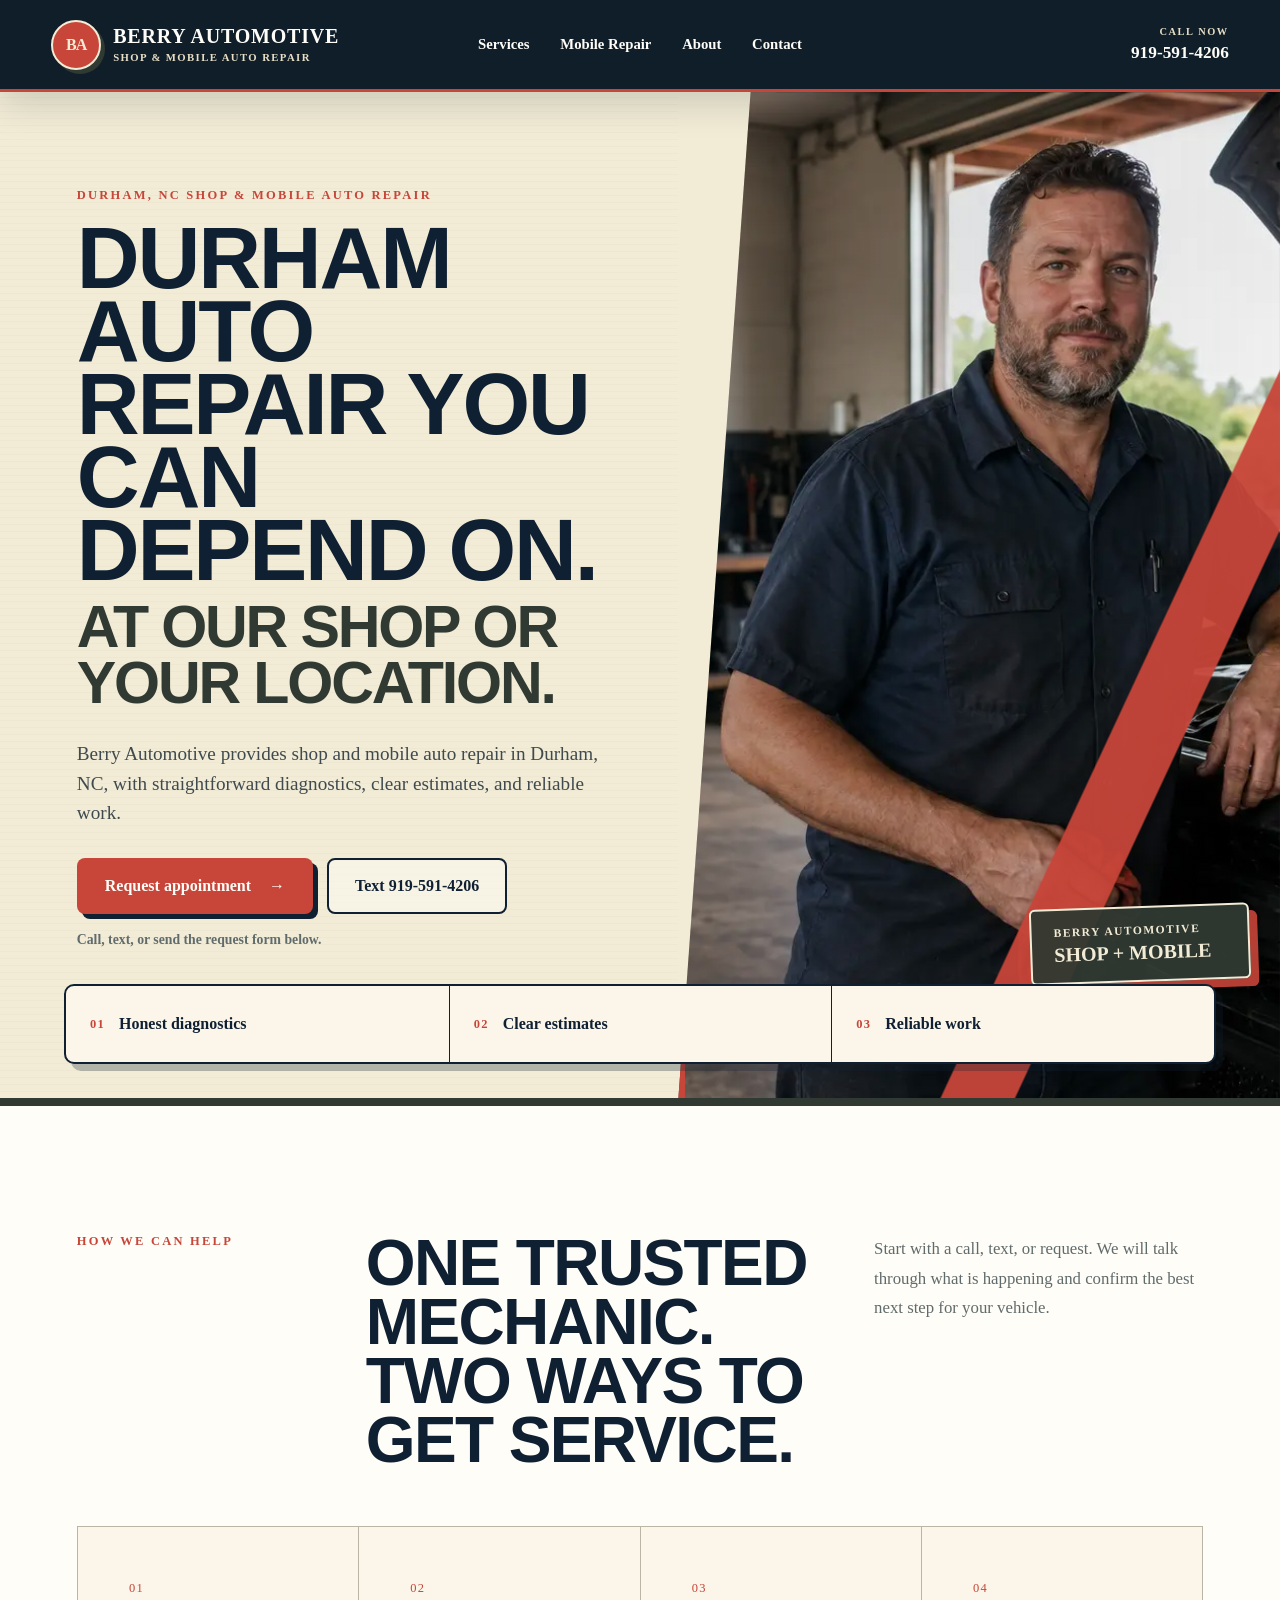
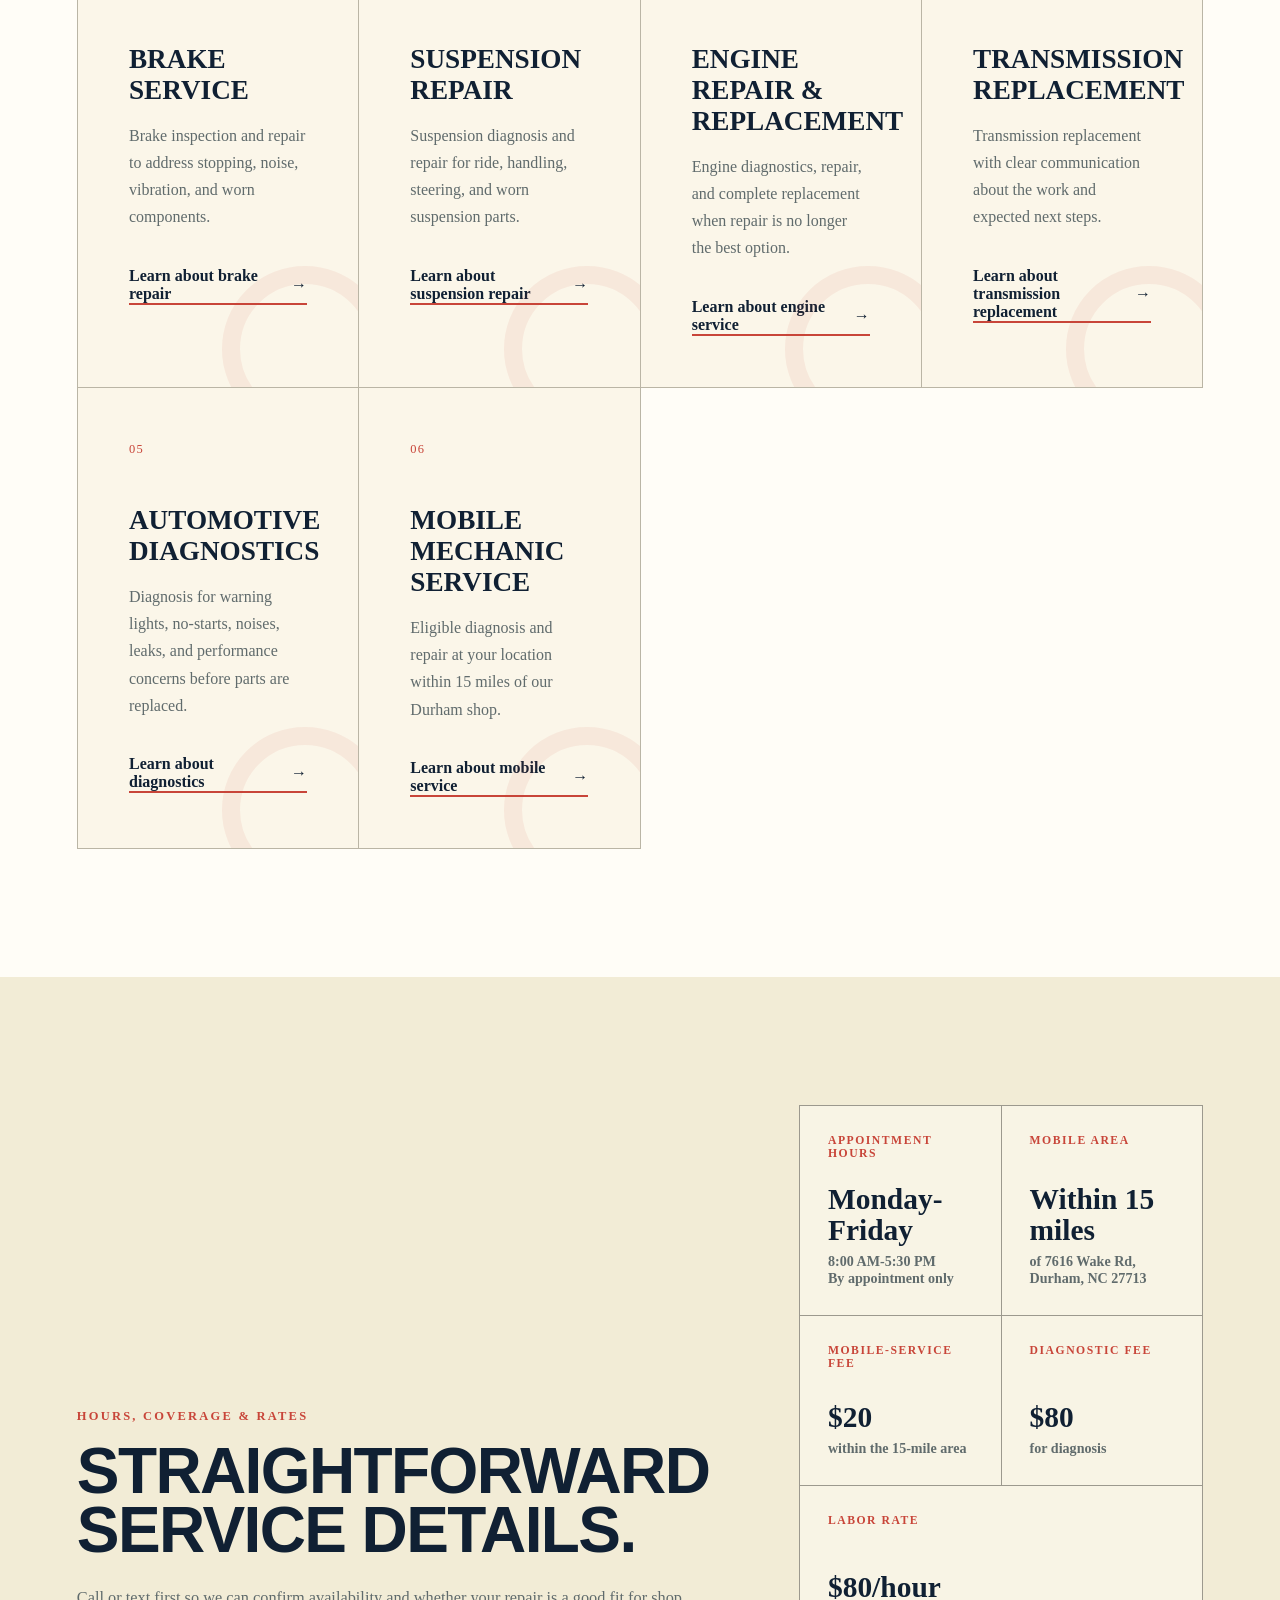
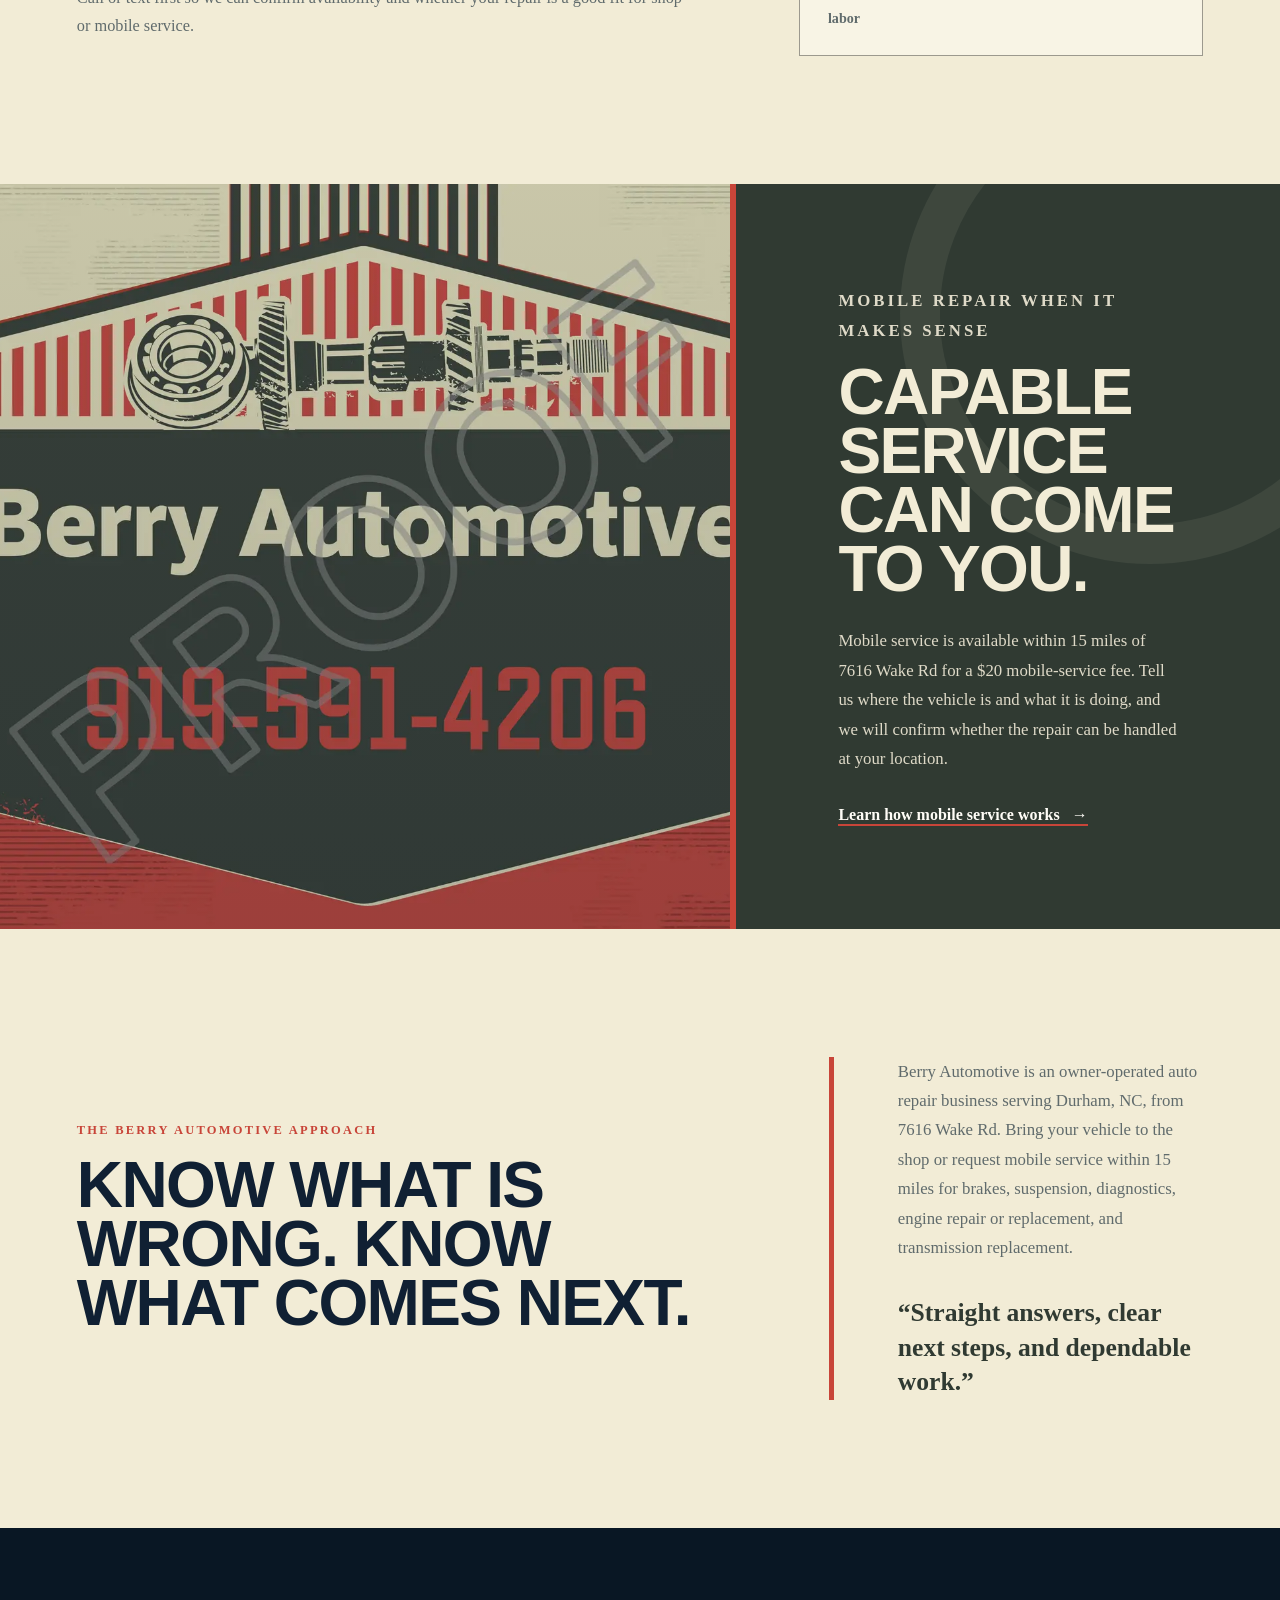
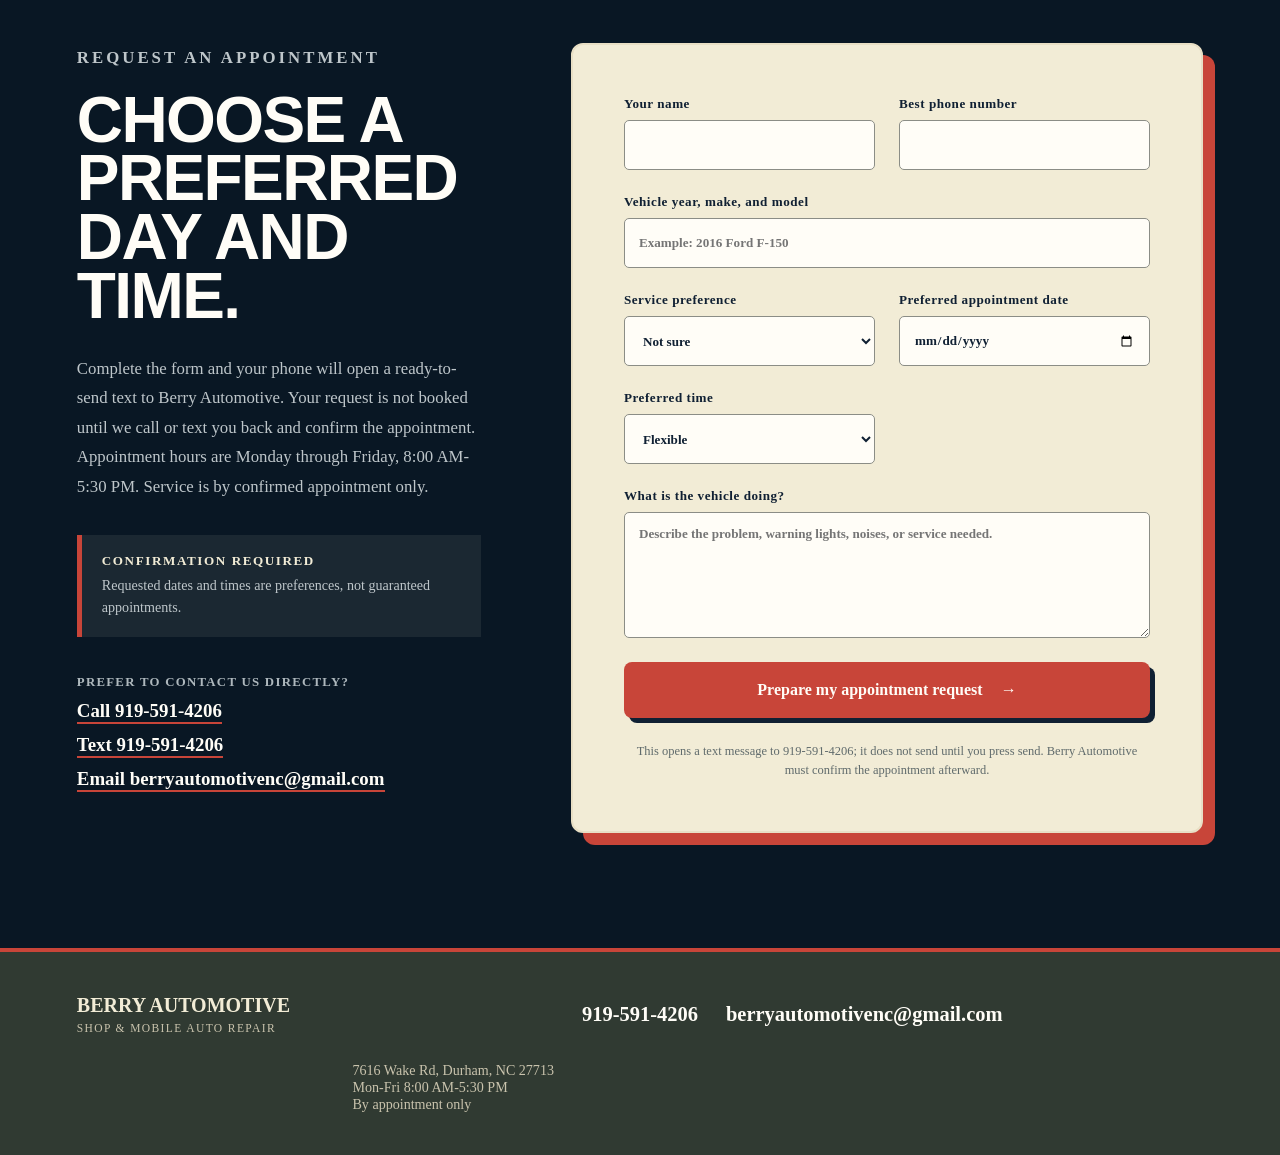
==== commit 9f29c002: "Link Durham service pages from homepage" ====
--- a/index.html
+++ b/index.html
@@ -18,7 +18,7 @@
     <meta name="theme-color" content="#091724">
     <link rel="canonical" href="https://berryautomotivenc.com/">
     <link rel="stylesheet" href="styles.css">
-    <link rel="icon" href="data:image/svg+xml,%3Csvg xmlns='http://www.w3.org/2000/svg' viewBox='0 0 64 64'%3E%3Ccircle cx='32' cy='32' r='30' fill='%23c84539' stroke='%23f2ecd6' stroke-width='3'/%3E%3Ctext x='32' y='39' text-anchor='middle' font-family='Arial' font-size='22' font-weight='900' fill='%23f2ecd6'%3EBA%3C/text%3E%3C/svg%3E">
+    <link rel="icon" href="berry-automotive-logo.svg" type="image/svg+xml">
     <script type="application/ld+json">
 {
           "@context": "https://schema.org",
@@ -26,6 +26,7 @@
           "@id": "https://berryautomotivenc.com/#auto-repair",
           "name": "Berry Automotive",
           "url": "https://berryautomotivenc.com/",
+          "logo": "https://berryautomotivenc.com/berry-automotive-logo.svg",
           "telephone": "+1-919-591-4206",
           "email": "berryautomotivenc@gmail.com",
           "description": "Owner-operated shop and mobile auto repair serving Durham, North Carolina. Service is available by confirmed appointment only.",
@@ -148,10 +149,12 @@
           <p>Start with a call, text, or request. We will talk through what is happening and confirm the best next step for your vehicle.</p>
         </div>
         <div class="service-grid">
-          <article class="service-card"><span class="service-number">01</span><h3>Brake service</h3><p>Brake inspection and repair to address stopping, noise, vibration, and worn components.</p><a href="#request">Ask about this service <span aria-hidden="true">&rarr;</span></a></article>
-          <article class="service-card"><span class="service-number">02</span><h3>Suspension repair</h3><p>Suspension diagnosis and repair for ride, handling, steering, and worn suspension parts.</p><a href="#request">Ask about this service <span aria-hidden="true">&rarr;</span></a></article>
-          <article class="service-card"><span class="service-number">03</span><h3>Engine repair &amp; replacement</h3><p>Engine diagnostics, repair, and complete replacement when repair is no longer the best option.</p><a href="#request">Ask about this service <span aria-hidden="true">&rarr;</span></a></article>
-          <article class="service-card"><span class="service-number">04</span><h3>Transmission replacement</h3><p>Transmission replacement with clear communication about the work and expected next steps.</p><a href="#request">Ask about this service <span aria-hidden="true">&rarr;</span></a></article>
+          <article class="service-card"><span class="service-number">01</span><h3>Brake service</h3><p>Brake inspection and repair to address stopping, noise, vibration, and worn components.</p><a href="/brake-repair-durham-nc.html">Learn about brake repair <span aria-hidden="true">&rarr;</span></a></article>
+          <article class="service-card"><span class="service-number">02</span><h3>Suspension repair</h3><p>Suspension diagnosis and repair for ride, handling, steering, and worn suspension parts.</p><a href="/suspension-repair-durham-nc.html">Learn about suspension repair <span aria-hidden="true">&rarr;</span></a></article>
+          <article class="service-card"><span class="service-number">03</span><h3>Engine repair &amp; replacement</h3><p>Engine diagnostics, repair, and complete replacement when repair is no longer the best option.</p><a href="/engine-repair-durham-nc.html">Learn about engine service <span aria-hidden="true">&rarr;</span></a></article>
+          <article class="service-card"><span class="service-number">04</span><h3>Transmission replacement</h3><p>Transmission replacement with clear communication about the work and expected next steps.</p><a href="/transmission-replacement-durham-nc.html">Learn about transmission replacement <span aria-hidden="true">&rarr;</span></a></article>
+          <article class="service-card"><span class="service-number">05</span><h3>Automotive diagnostics</h3><p>Diagnosis for warning lights, no-starts, noises, leaks, and performance concerns before parts are replaced.</p><a href="/diagnostics-durham-nc.html">Learn about diagnostics <span aria-hidden="true">&rarr;</span></a></article>
+          <article class="service-card"><span class="service-number">06</span><h3>Mobile mechanic service</h3><p>Eligible diagnosis and repair at your location within 15 miles of our Durham shop.</p><a href="/mobile-mechanic-durham-nc.html">Learn about mobile service <span aria-hidden="true">&rarr;</span></a></article>
         </div>
       </section>
 
@@ -176,7 +179,7 @@
           <p class="eyebrow">Mobile repair when it makes sense</p>
           <h2>Capable service can come to you.</h2>
           <p>Mobile service is available within 15 miles of 7616 Wake Rd for a $20 mobile-service fee. Tell us where the vehicle is and what it is doing, and we will confirm whether the repair can be handled at your location.</p>
-          <a class="text-link" href="tel:+19195914206">Talk through your vehicle issue <span aria-hidden="true">&rarr;</span></a>
+          <a class="text-link" href="/mobile-mechanic-durham-nc.html">Learn how mobile service works <span aria-hidden="true">&rarr;</span></a>
         </div>
       </section>
 
@@ -198,7 +201,7 @@
           <label>Your name<input name="name" type="text" autocomplete="name" required></label>
           <label>Best phone number<input name="phone" type="tel" autocomplete="tel" required></label>
           <label class="wide-field">Vehicle year, make, and model<input name="vehicle" type="text" placeholder="Example: 2016 Ford F-150" required></label>
-          <label>Service preference<select name="service"><option>Not sure</option><option>Brake service</option><option>Suspension repair</option><option>Engine repair</option><option>Engine replacement</option><option>Transmission replacement</option></select></label>
+          <label>Service preference<select name="service"><option>Not sure</option><option>Automotive diagnostics</option><option>Brake service</option><option>Suspension repair</option><option>Engine repair</option><option>Engine replacement</option><option>Transmission replacement</option><option>Mobile service</option></select></label>
           <label>Preferred appointment date<input name="date" type="date" required></label>
           <label>Preferred time<select name="time" required><option>Flexible</option><option>Morning (8 AM-12 PM)</option><option>Midday (12 PM-2 PM)</option><option>Afternoon (2 PM-5:30 PM)</option></select></label>
           <label class="wide-field">What is the vehicle doing?<textarea name="details" rows="5" placeholder="Describe the problem, warning lights, noises, or service needed." required></textarea></label>
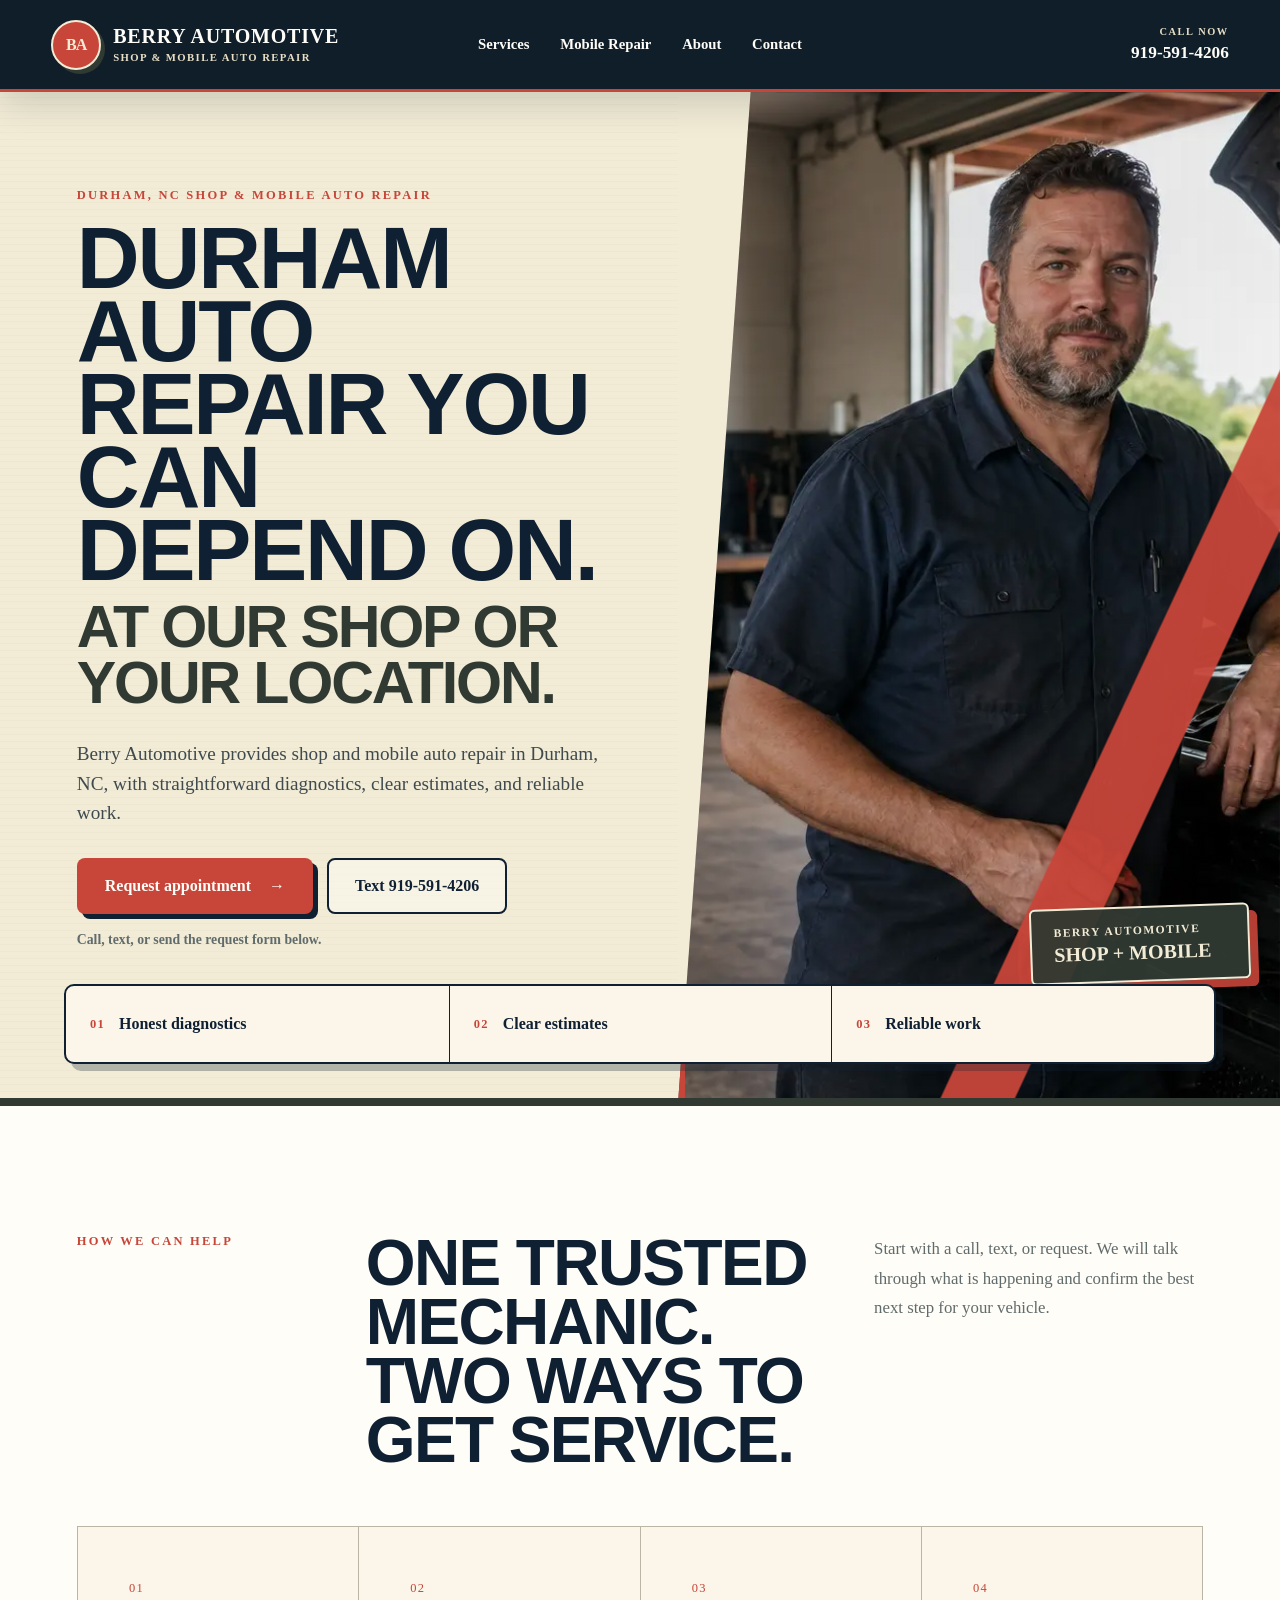
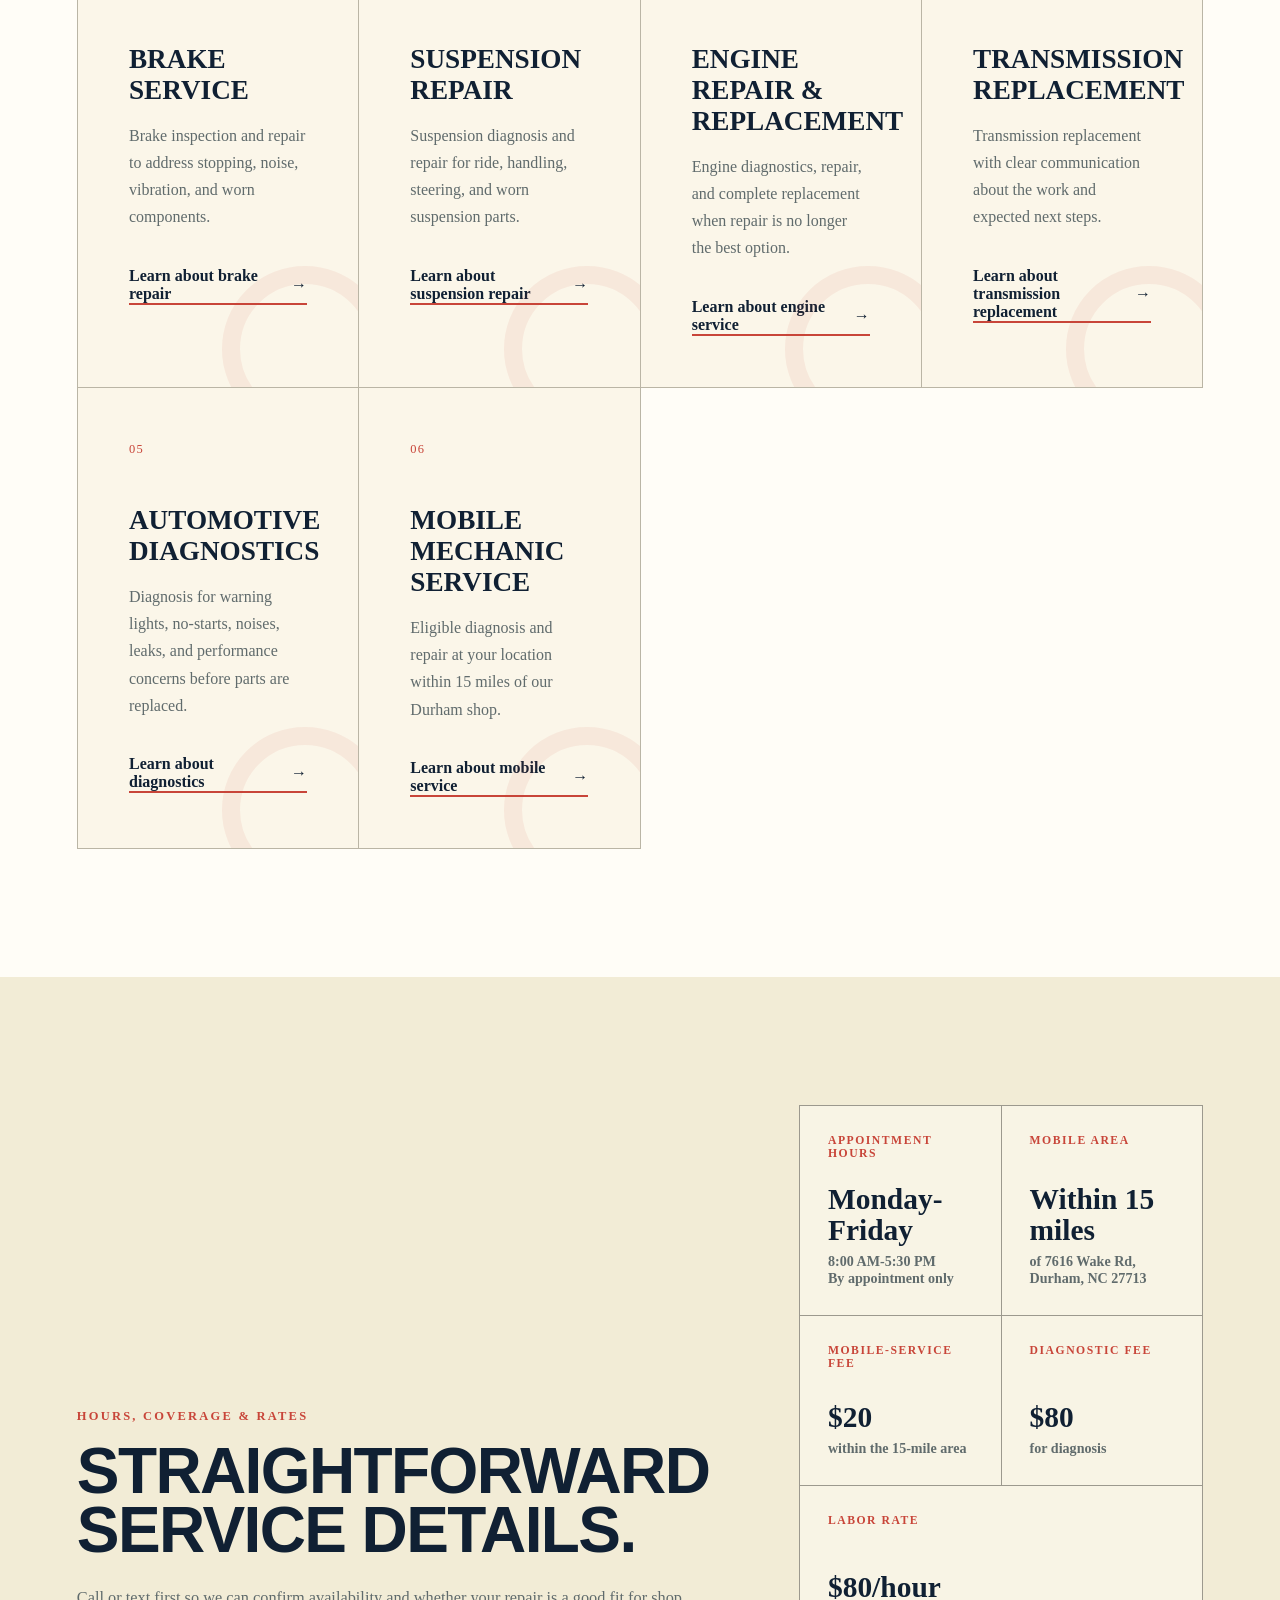
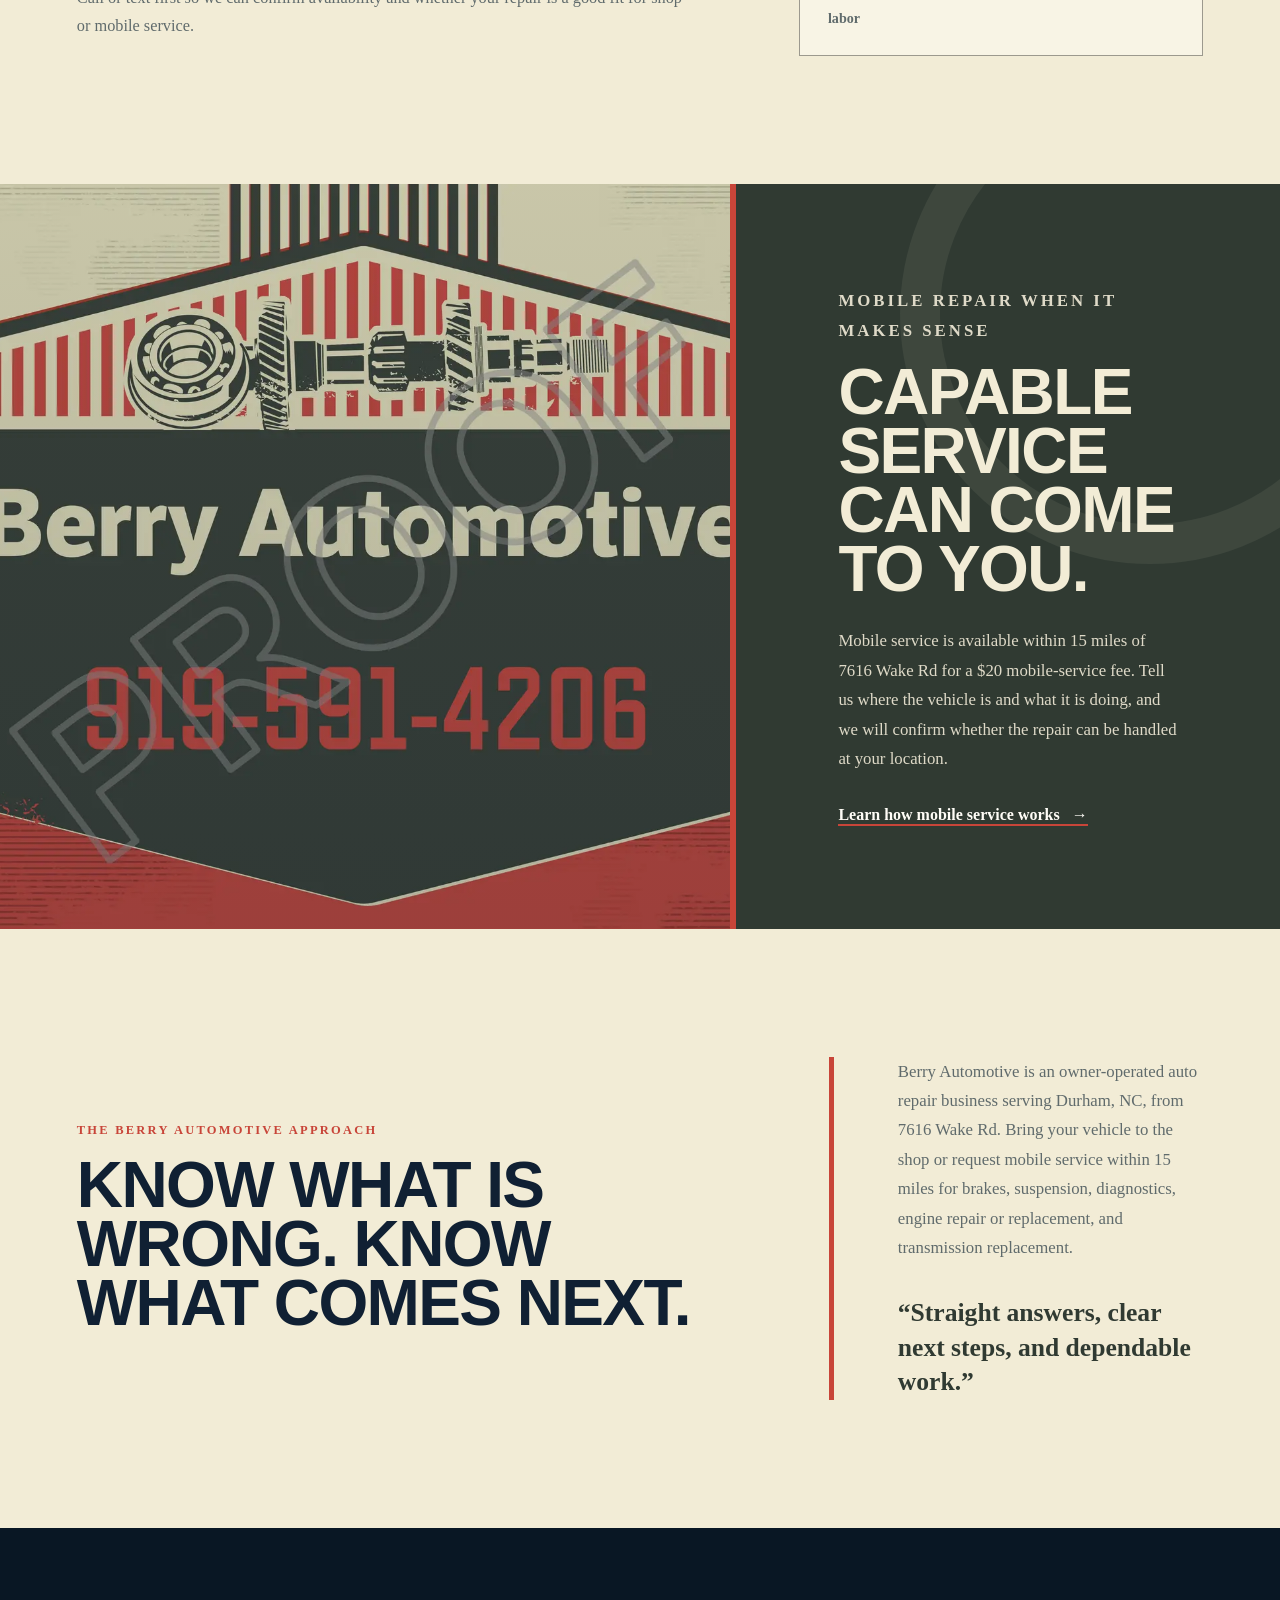
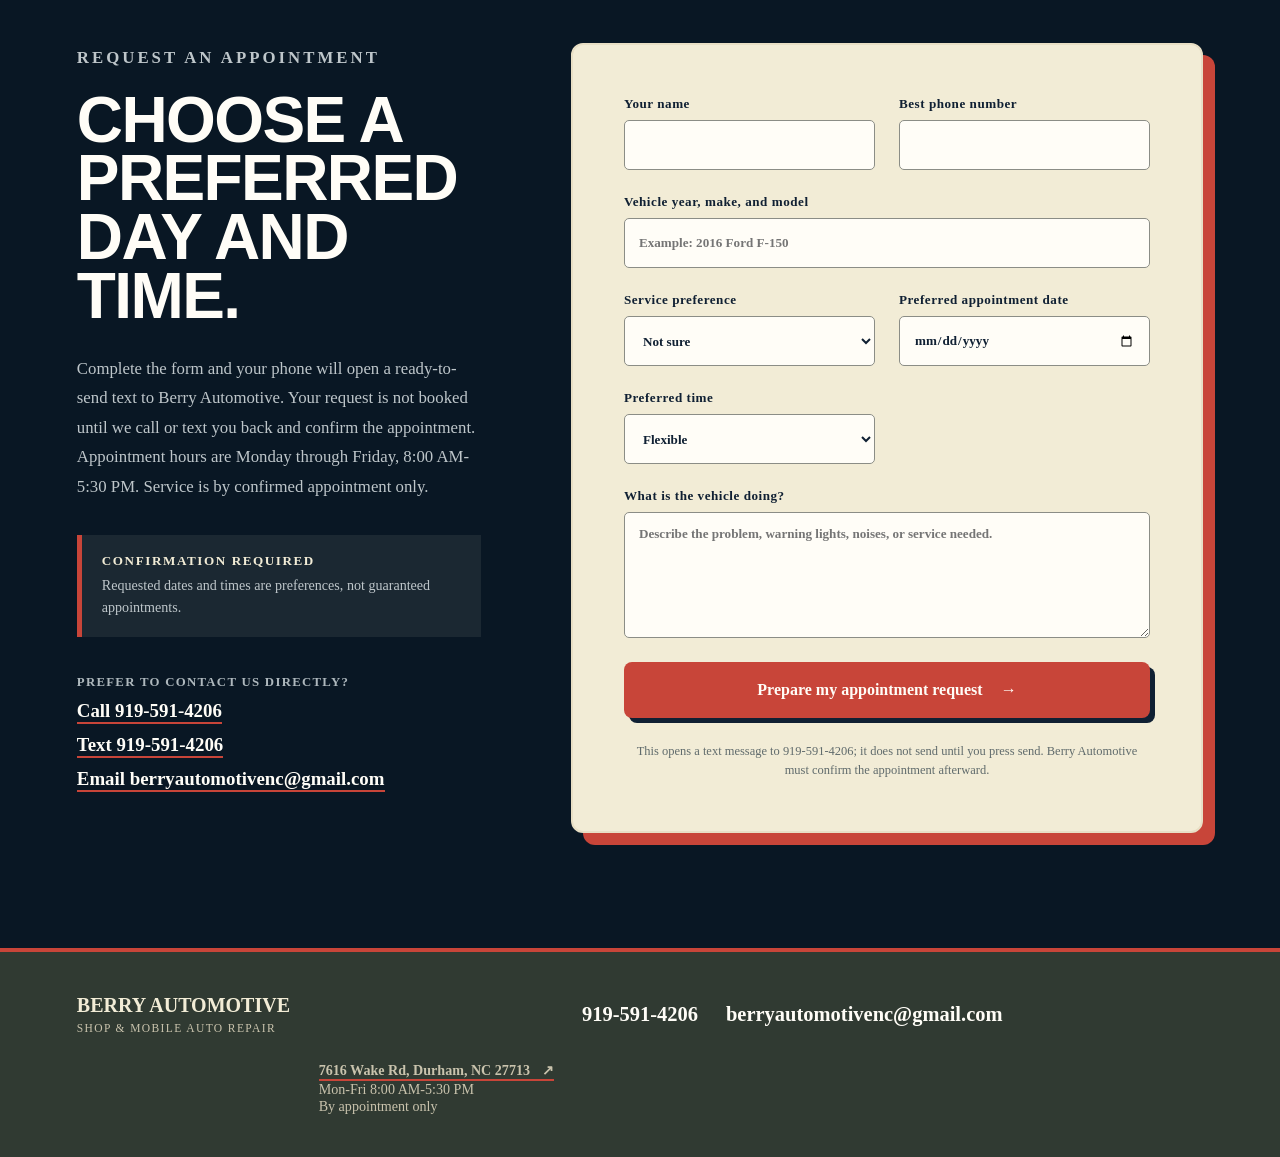
==== commit 11427e2f: "Add directions link and map metadata" ====
--- a/index.html
+++ b/index.html
@@ -27,6 +27,7 @@
           "name": "Berry Automotive",
           "url": "https://berryautomotivenc.com/",
           "logo": "https://berryautomotivenc.com/berry-automotive-logo.svg",
+          "hasMap": "https://www.google.com/maps/search/?api=1&query=Berry%20Automotive%2C%207616%20Wake%20Rd%2C%20Durham%2C%20NC%2027713",
           "telephone": "+1-919-591-4206",
           "email": "berryautomotivenc@gmail.com",
           "description": "Owner-operated shop and mobile auto repair serving Durham, North Carolina. Service is available by confirmed appointment only.",
@@ -214,7 +215,7 @@
         <div class="footer-brand"><strong>Berry Automotive</strong><span>Shop &amp; Mobile Auto Repair</span></div>
         <a href="tel:+19195914206">919-591-4206</a>
         <a href="mailto:berryautomotivenc@gmail.com">berryautomotivenc@gmail.com</a>
-        <p>7616 Wake Rd, Durham, NC 27713<br>Mon-Fri 8:00 AM-5:30 PM<br>By appointment only</p>
+        <p><a class="text-link" href="https://www.google.com/maps/search/?api=1&query=Berry%20Automotive%2C%207616%20Wake%20Rd%2C%20Durham%2C%20NC%2027713" target="_blank" rel="noopener">7616 Wake Rd, Durham, NC 27713 <span aria-hidden="true">&nearr;</span></a><br>Mon-Fri 8:00 AM-5:30 PM<br>By appointment only</p>
       </footer>
     </main>
     <script src="script.js"></script>
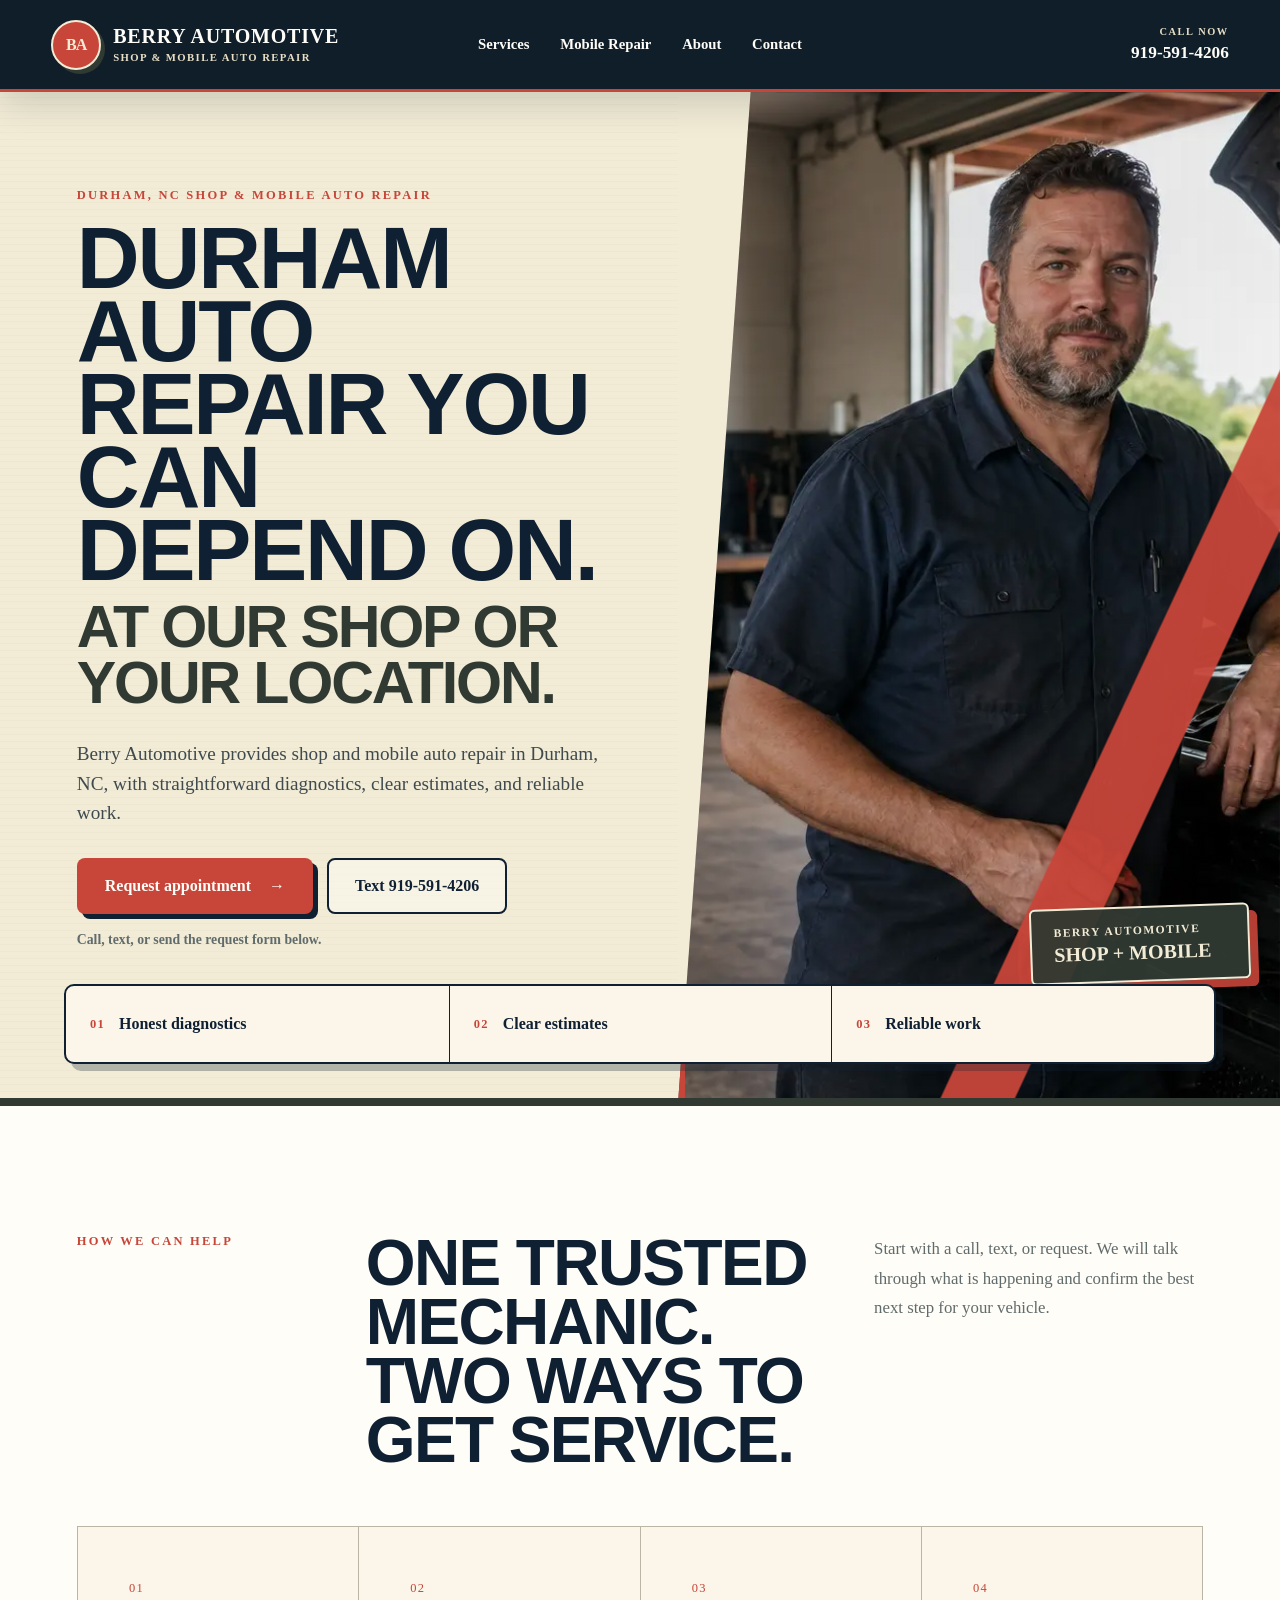
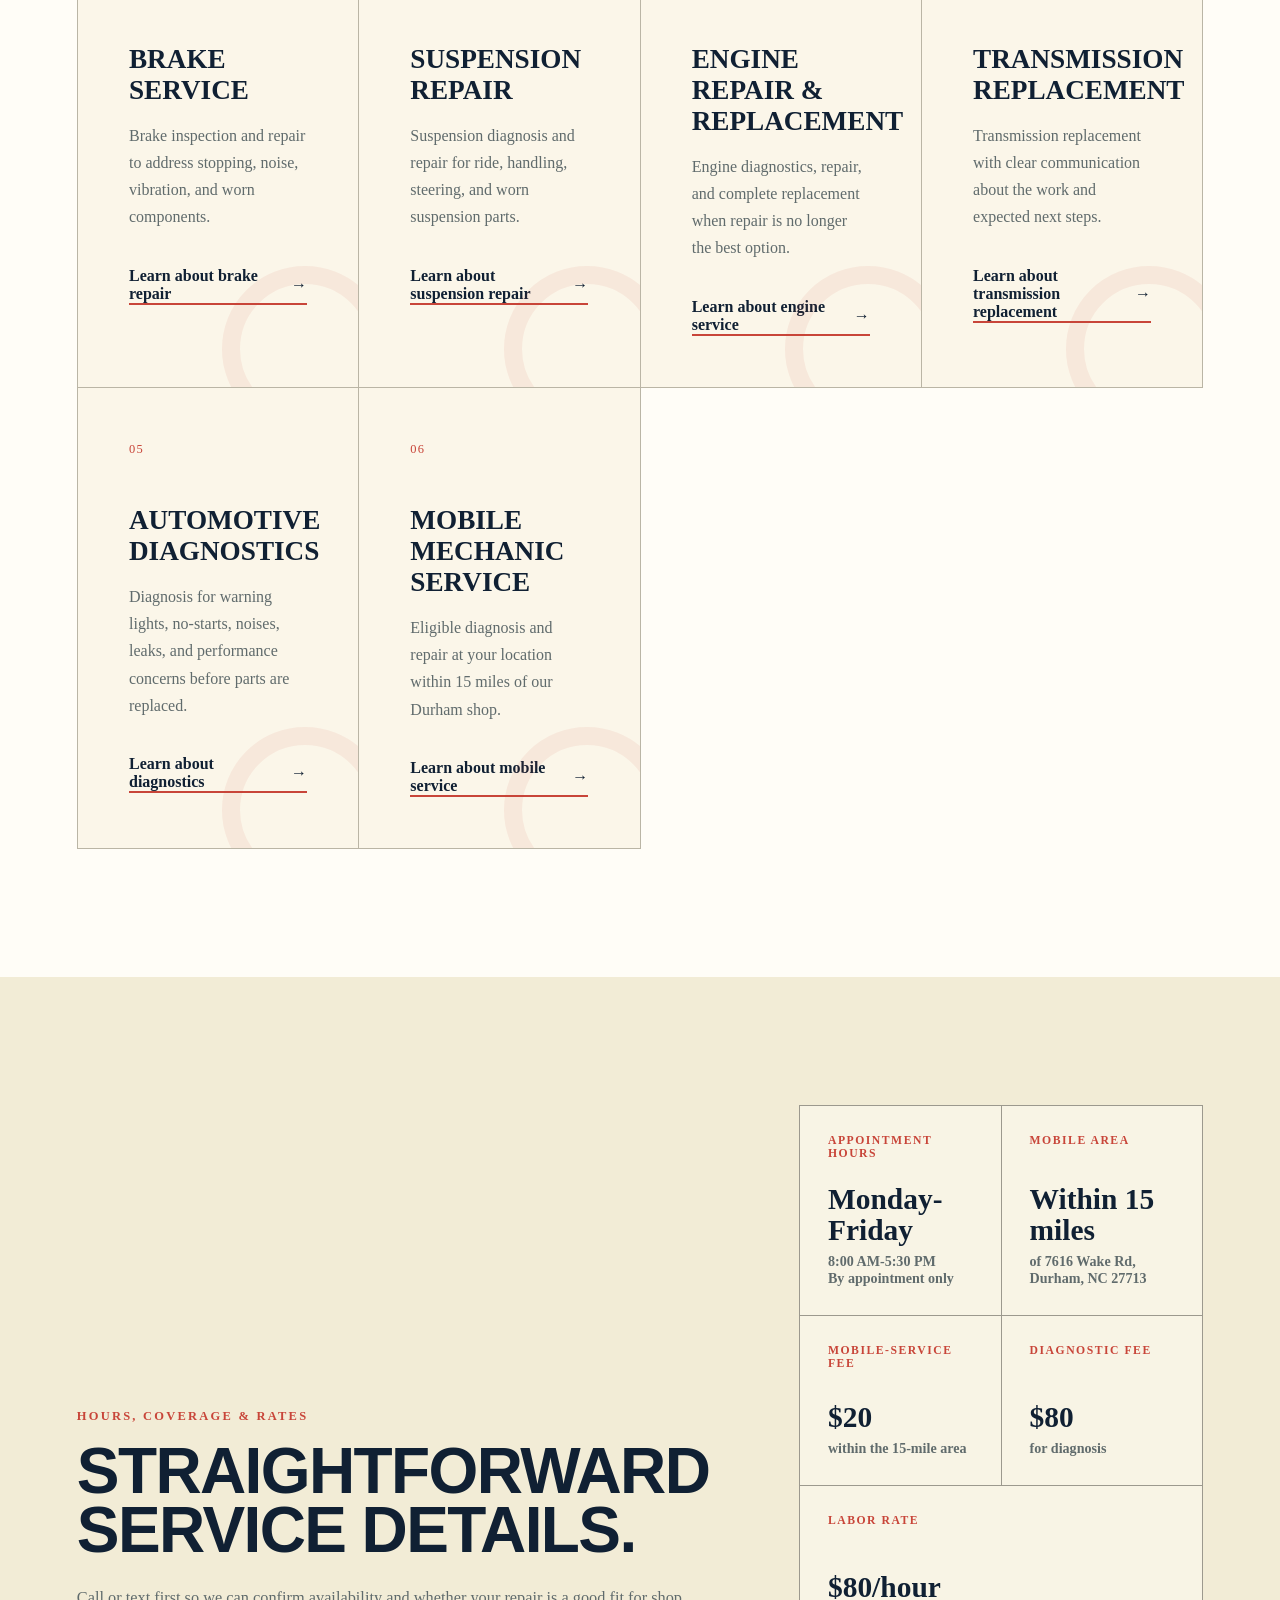
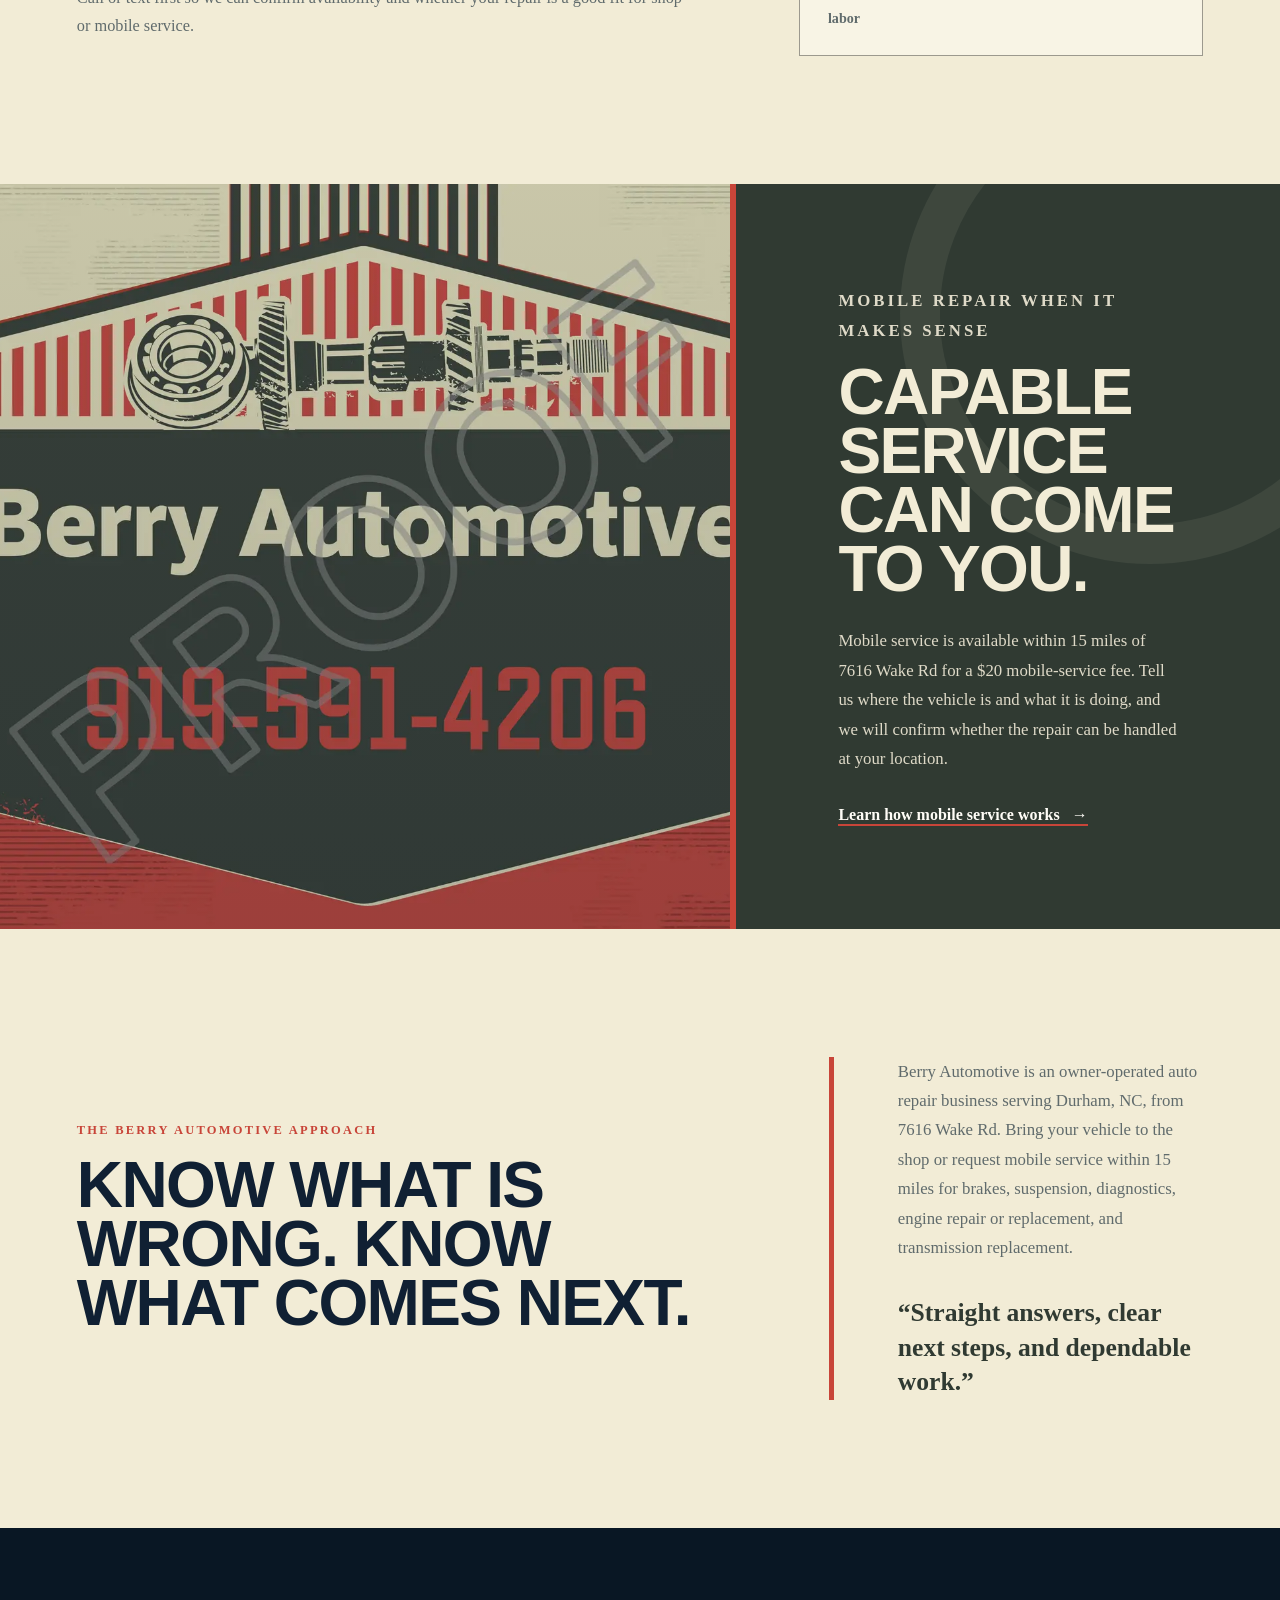
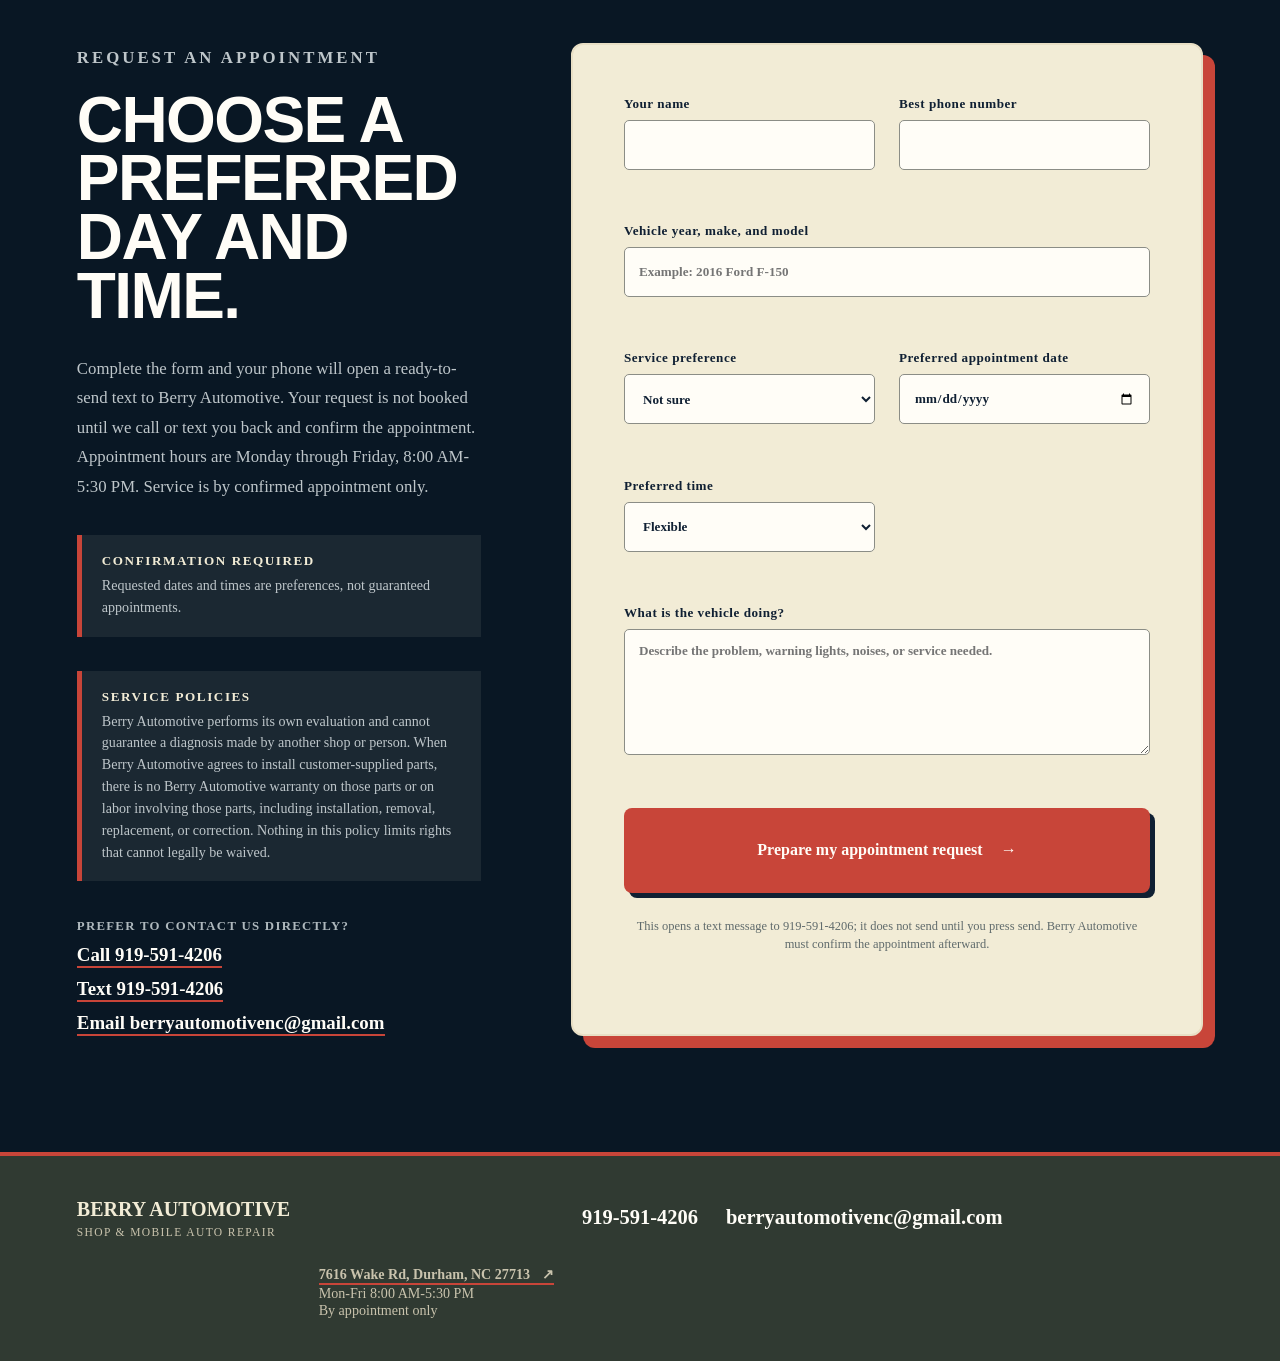
==== commit 4c1c5c56: "Add diagnosis and customer-supplied parts policies" ====
--- a/index.html
+++ b/index.html
@@ -195,6 +195,7 @@
           <h2>Choose a preferred day and time.</h2>
           <p>Complete the form and your phone will open a ready-to-send text to Berry Automotive. Your request is not booked until we call or text you back and confirm the appointment. Appointment hours are Monday through Friday, 8:00 AM-5:30 PM. Service is by confirmed appointment only.</p>
           <div class="confirmation-callout"><strong>Confirmation required</strong><span>Requested dates and times are preferences, not guaranteed appointments.</span></div>
+          <div class="confirmation-callout"><strong>Service policies</strong><span>Berry Automotive performs its own evaluation and cannot guarantee a diagnosis made by another shop or person. When Berry Automotive agrees to install customer-supplied parts, there is no Berry Automotive warranty on those parts or on labor involving those parts, including installation, removal, replacement, or correction. Nothing in this policy limits rights that cannot legally be waived.</span></div>
           <div class="direct-contact"><span>Prefer to contact us directly?</span><a href="tel:+19195914206">Call 919-591-4206</a><a href="sms:+19195914206">Text 919-591-4206</a><a href="mailto:berryautomotivenc@gmail.com">Email berryautomotivenc@gmail.com</a></div>
         </div>
 
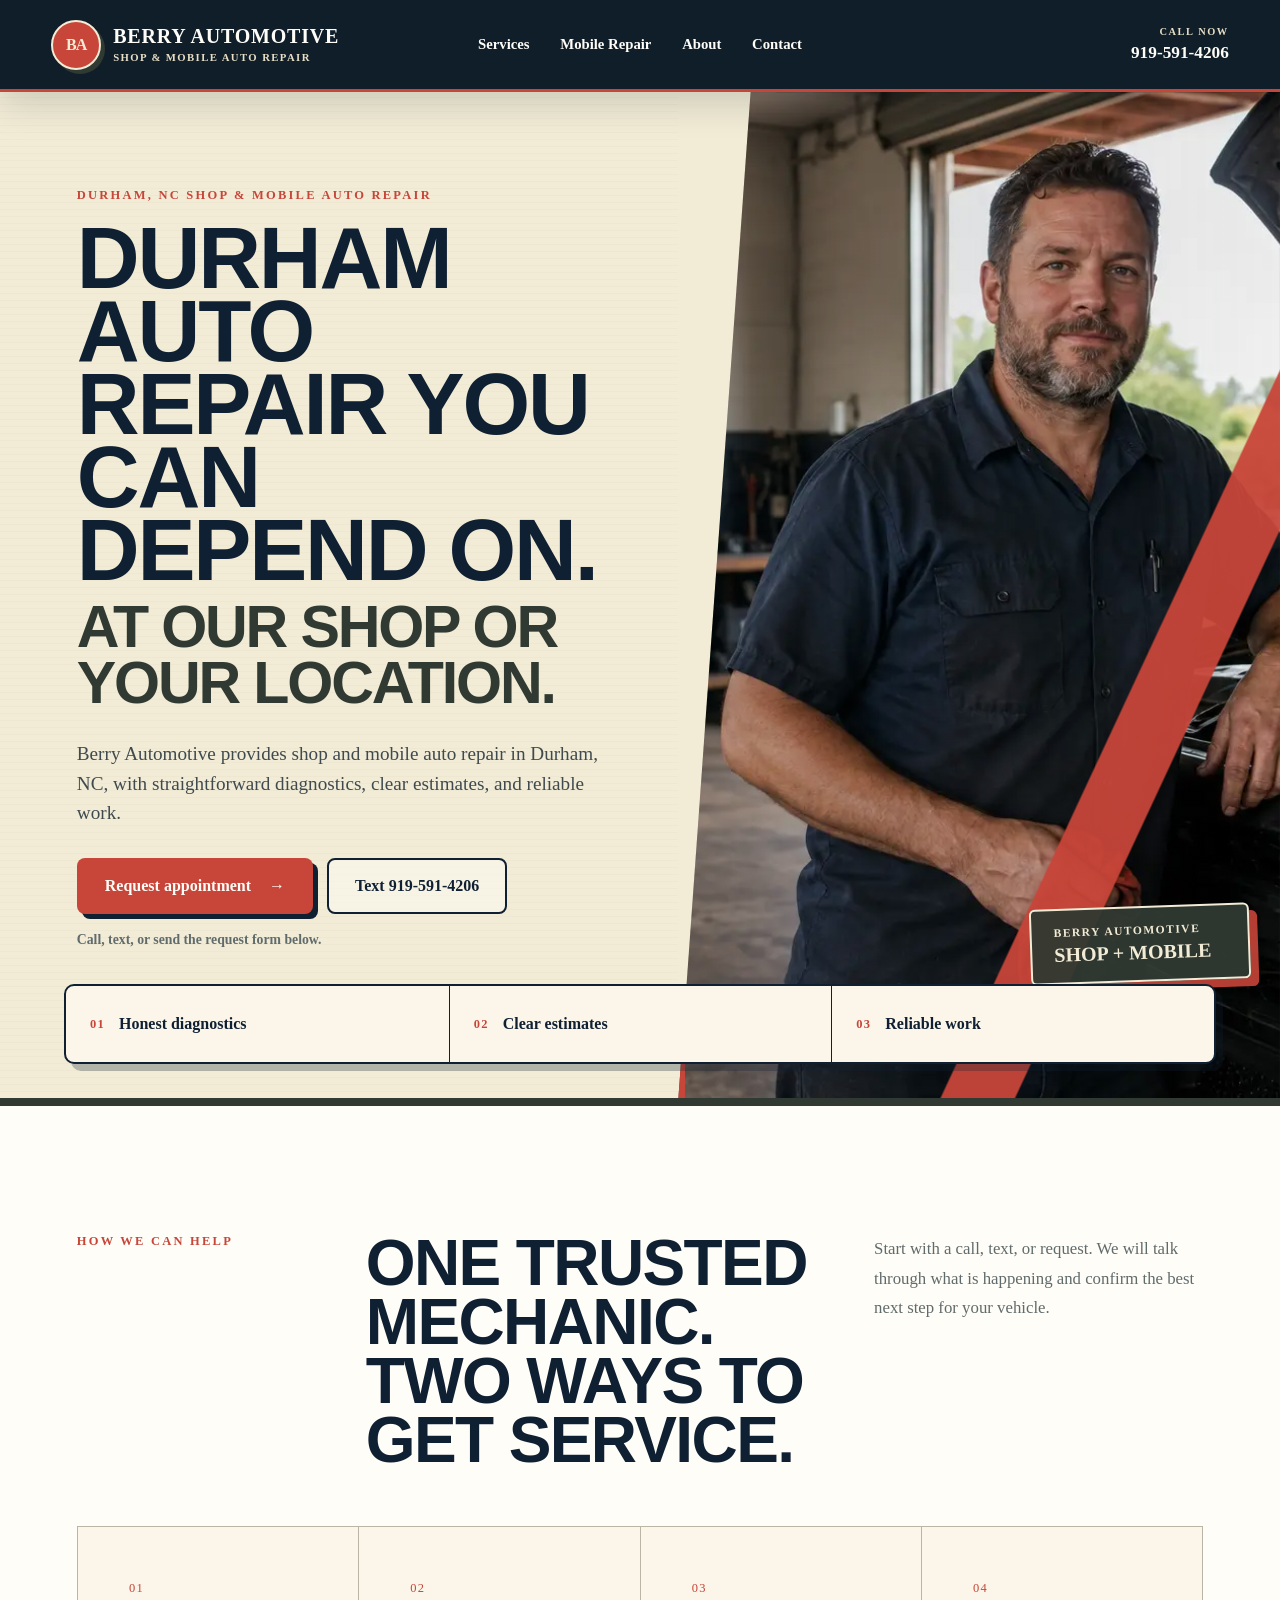
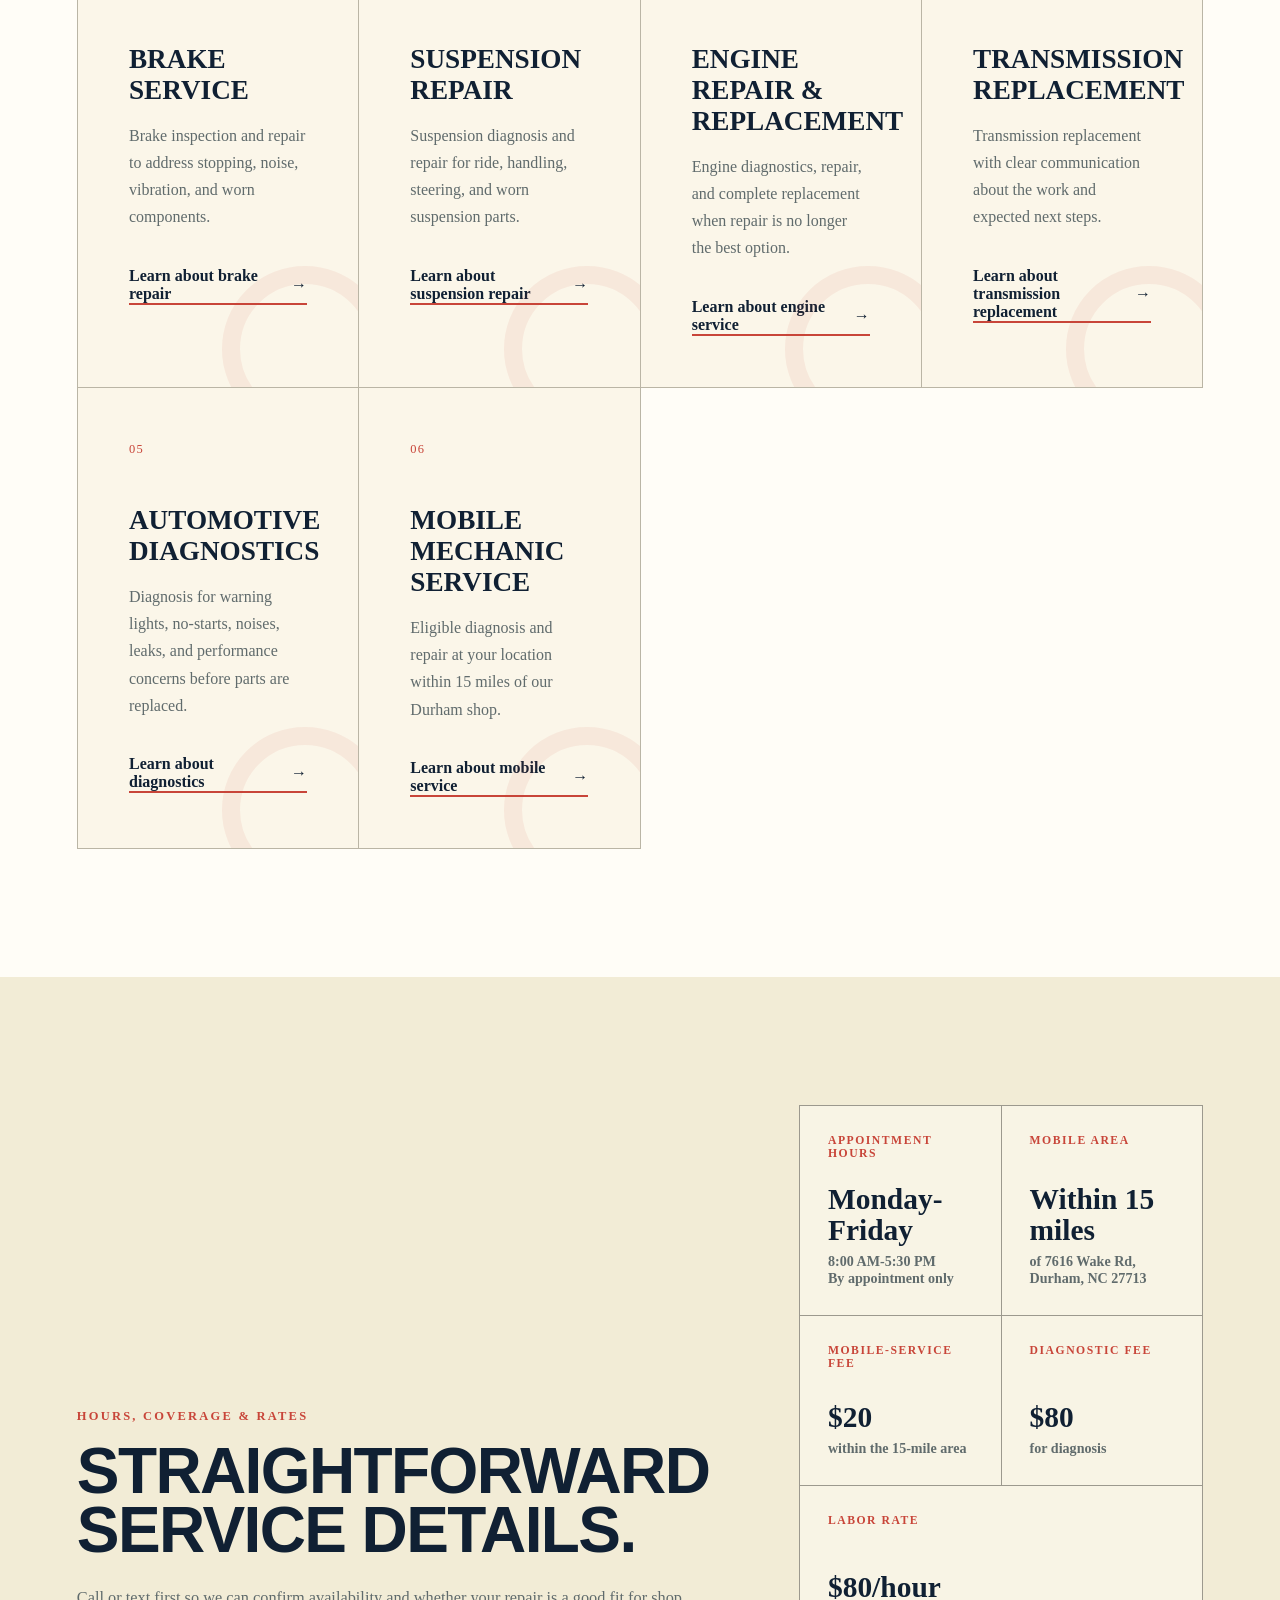
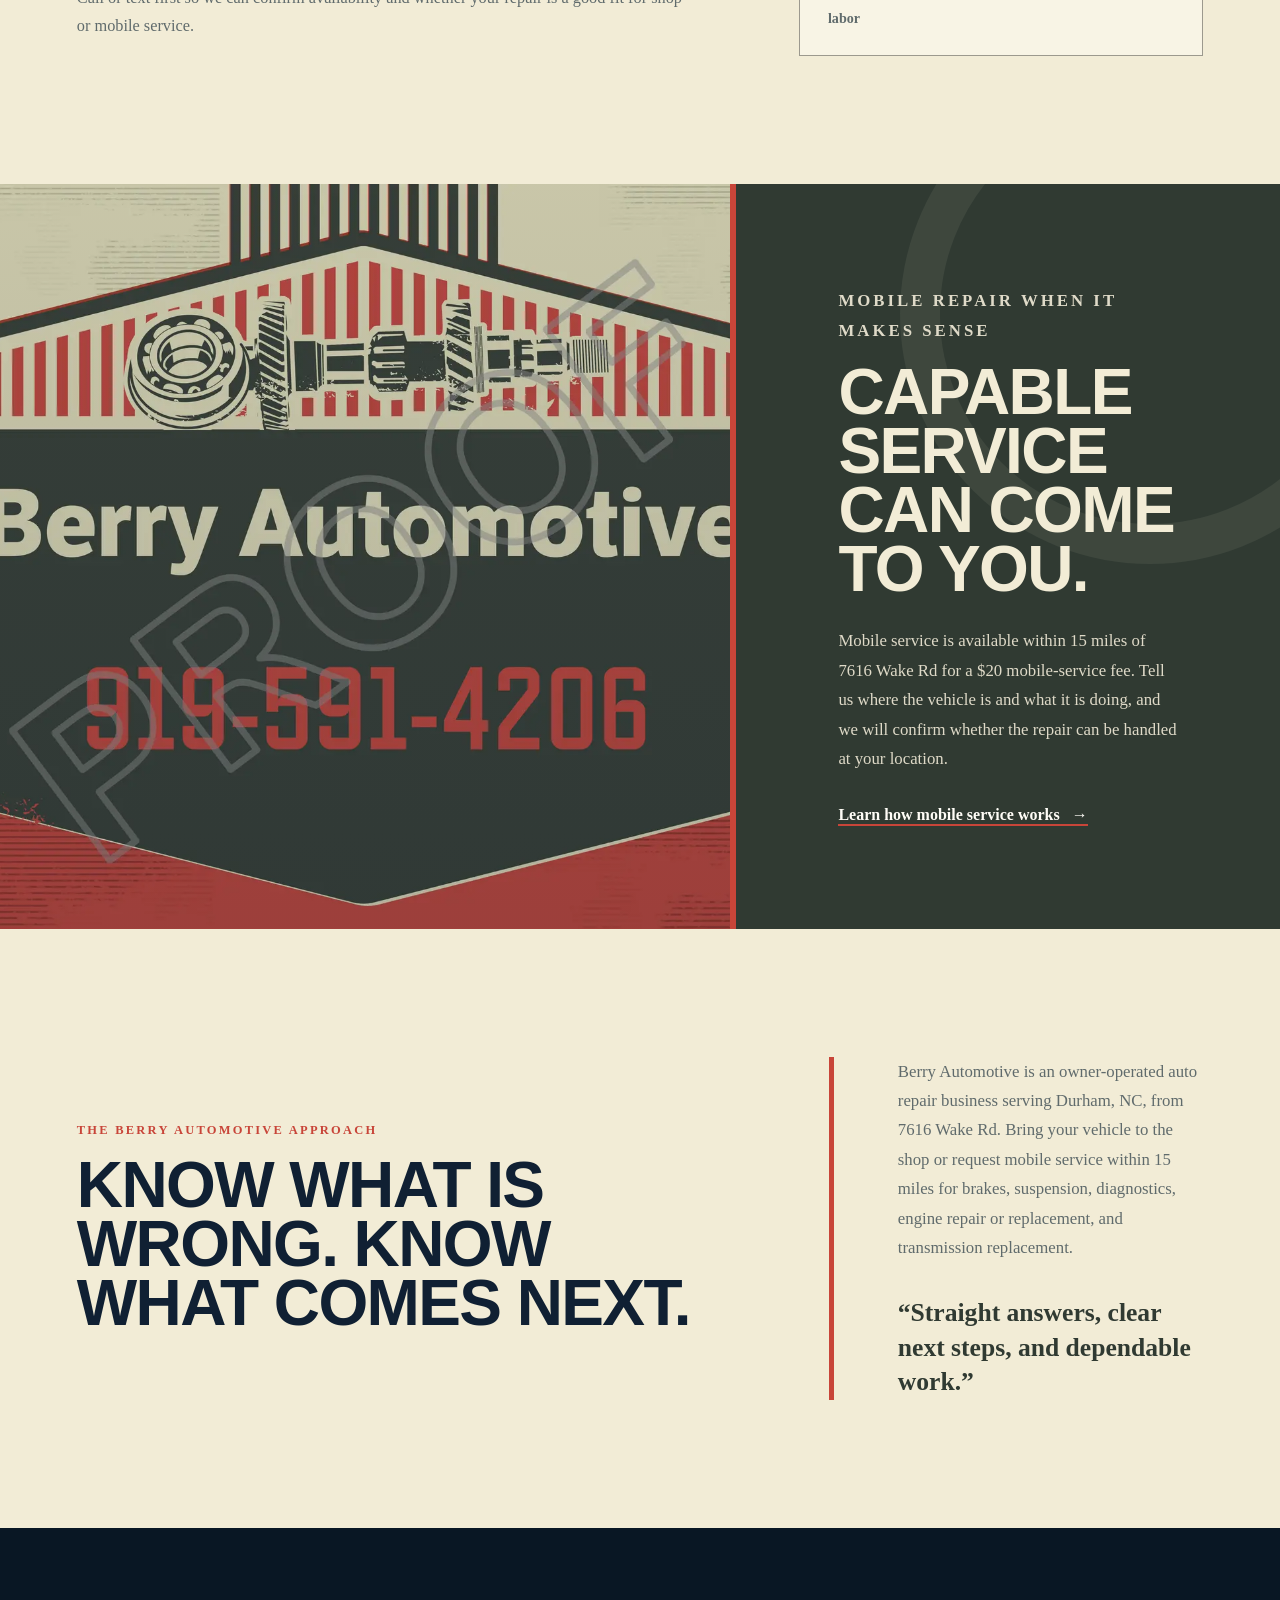
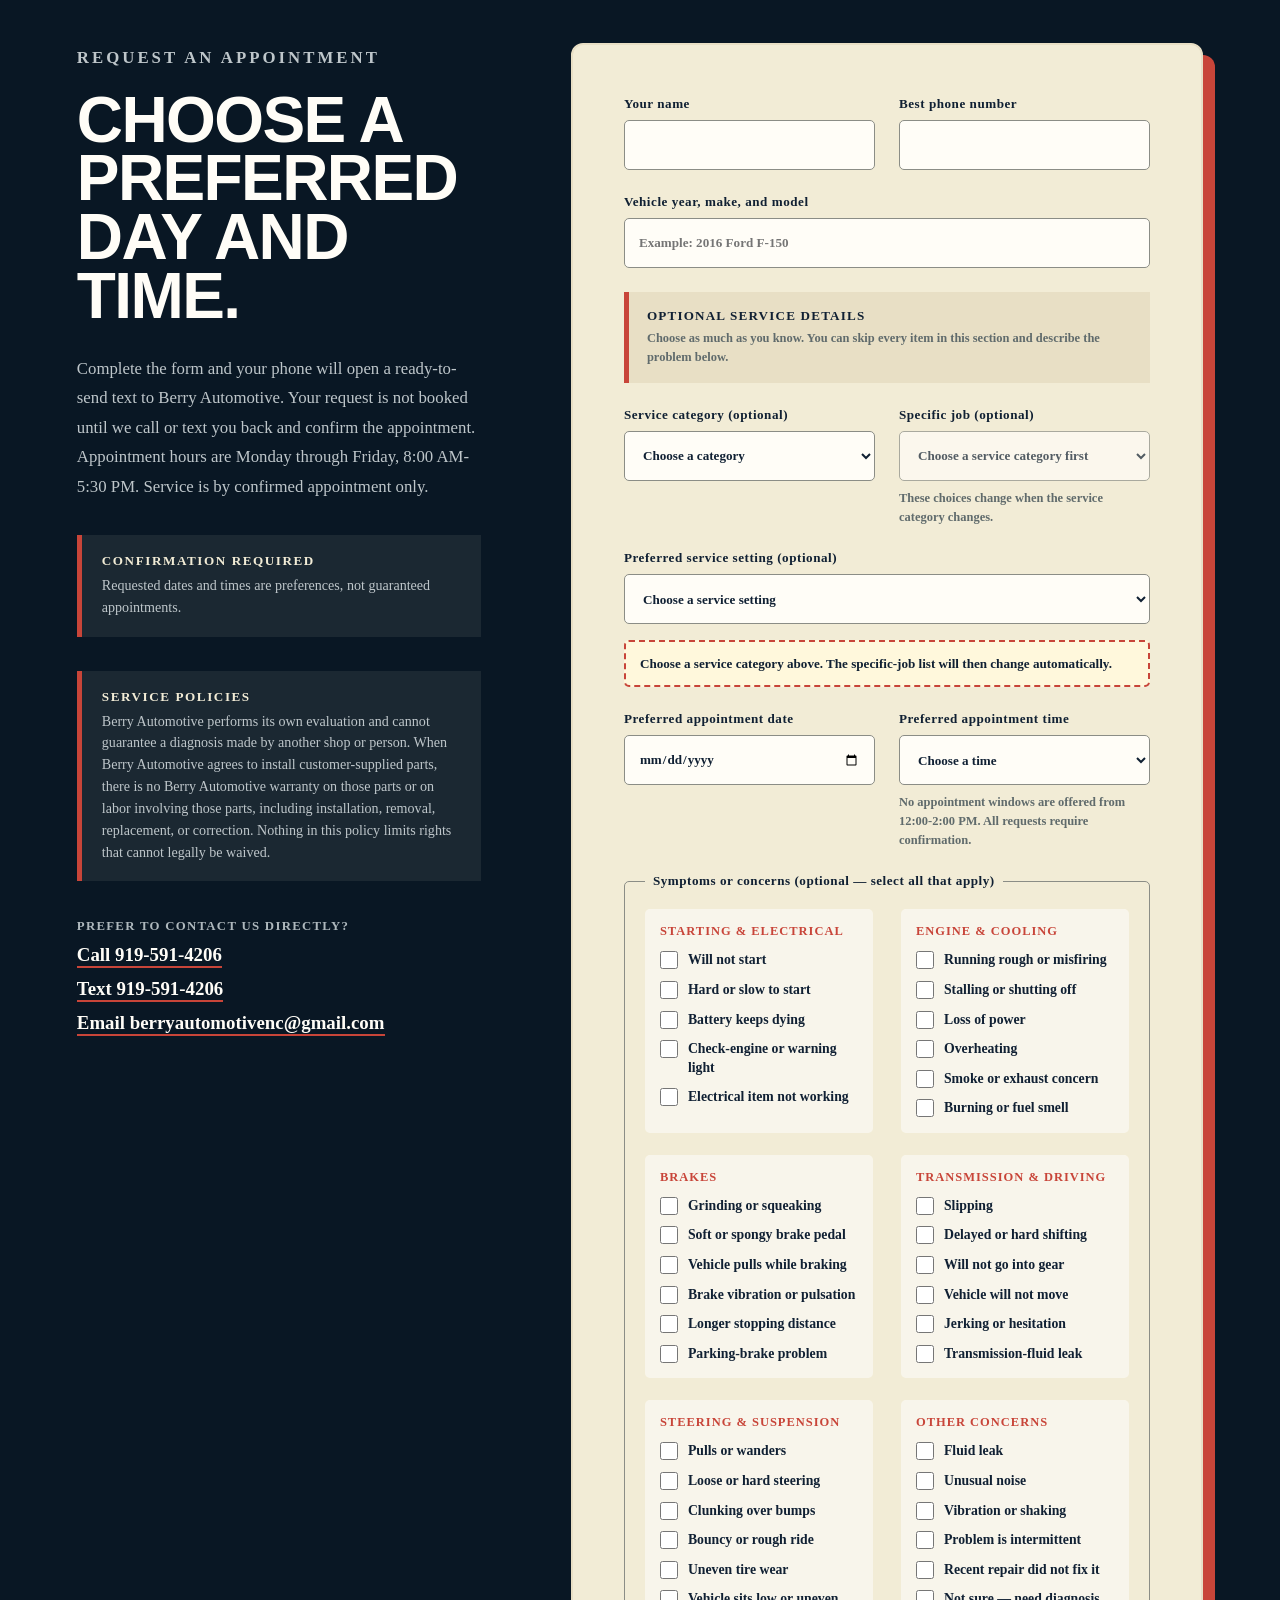
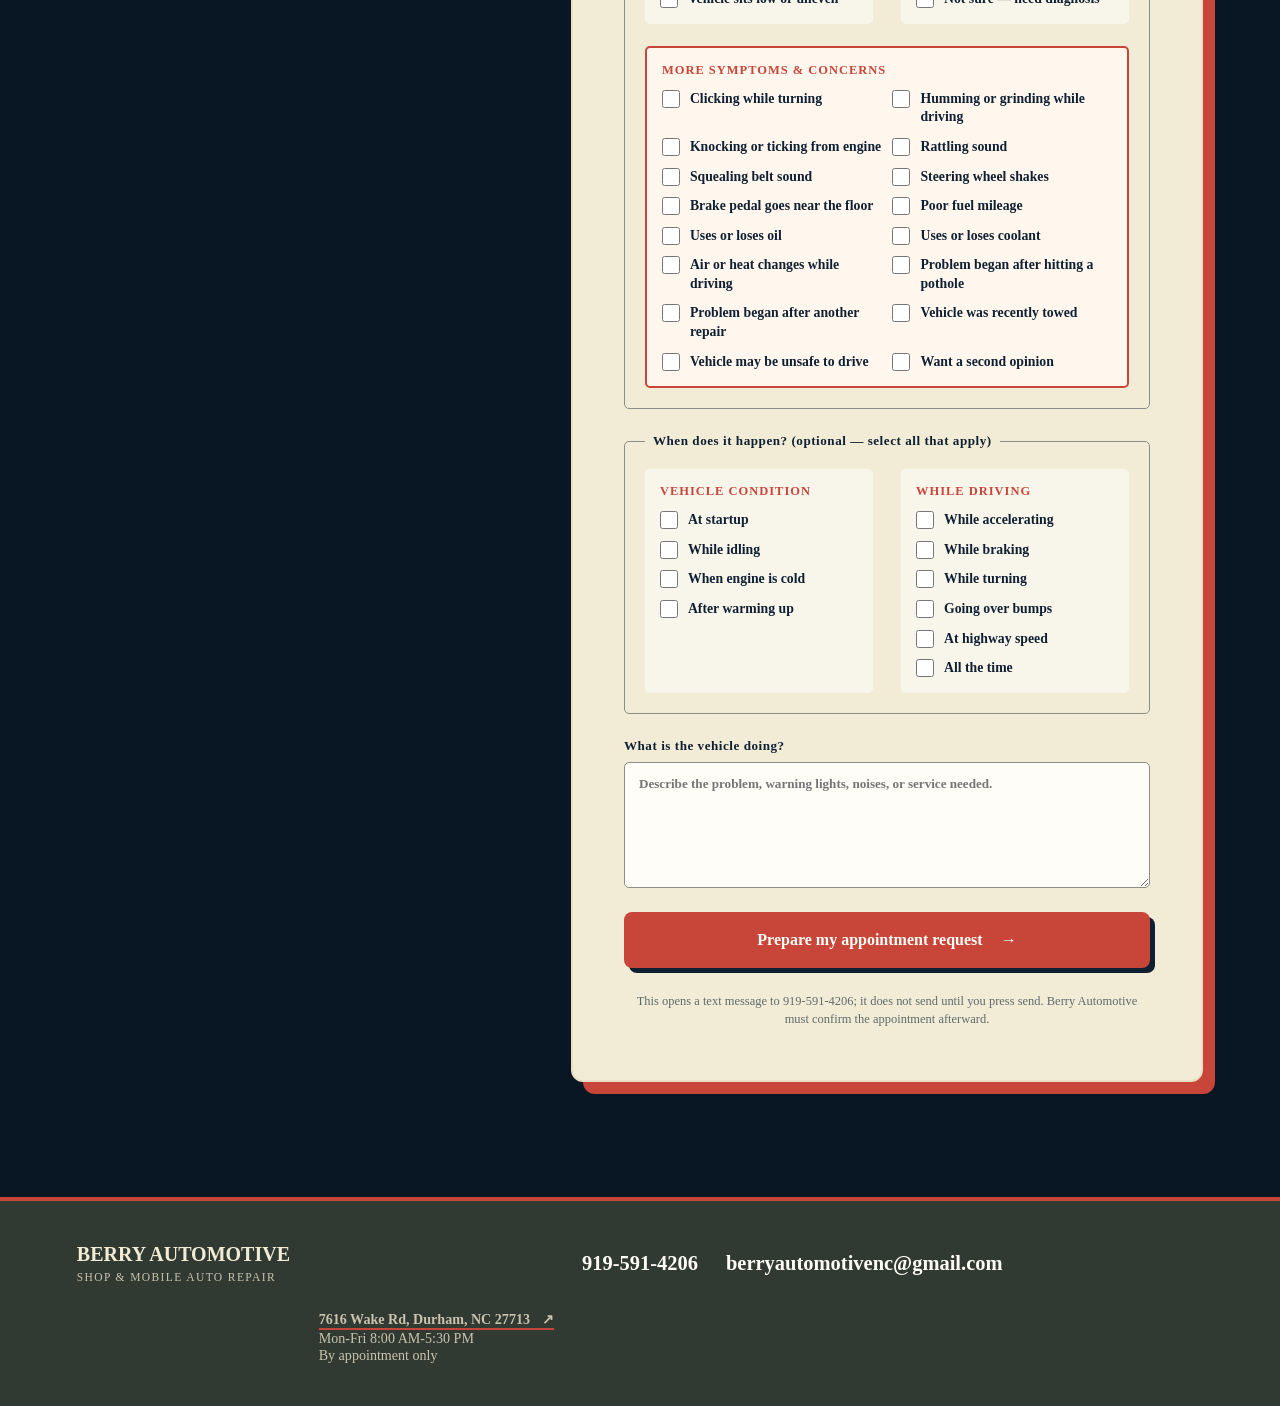
==== commit 289f1fd6: "Expand appointment request options" ====
--- a/index.html
+++ b/index.html
@@ -203,9 +203,178 @@
           <label>Your name<input name="name" type="text" autocomplete="name" required></label>
           <label>Best phone number<input name="phone" type="tel" autocomplete="tel" required></label>
           <label class="wide-field">Vehicle year, make, and model<input name="vehicle" type="text" placeholder="Example: 2016 Ford F-150" required></label>
-          <label>Service preference<select name="service"><option>Not sure</option><option>Automotive diagnostics</option><option>Brake service</option><option>Suspension repair</option><option>Engine repair</option><option>Engine replacement</option><option>Transmission replacement</option><option>Mobile service</option></select></label>
+
+          <div class="wide-field optional-service-intro">
+            <strong>Optional service details</strong>
+            <span>Choose as much as you know. You can skip every item in this section and describe the problem below.</span>
+          </div>
+
+          <label>Service category (optional)
+            <select id="service-category" name="category">
+              <option value="">Choose a category</option>
+              <option value="diagnostics">Diagnostics</option>
+              <option value="brakes">Brake service</option>
+              <option value="suspension">Suspension &amp; steering</option>
+              <option value="engine">Engine repair or replacement</option>
+              <option value="transmission">Transmission diagnosis or replacement</option>
+              <option value="not-sure">Not sure — please advise</option>
+            </select>
+          </label>
+          <label>Specific job (optional)
+            <select id="specific-job" name="job" aria-describedby="job-help" disabled>
+              <option value="">Choose a service category first</option>
+            </select>
+            <small class="field-help" id="job-help">These choices change when the service category changes.</small>
+          </label>
+          <label class="wide-field">Preferred service setting (optional)
+            <select name="setting">
+              <option value="">Choose a service setting</option>
+              <option>At the shop</option>
+              <option>Mobile service at my location</option>
+              <option>Not sure — please advise</option>
+            </select>
+          </label>
+          <div class="wide-field dynamic-job-notice" id="dynamic-job-notice" aria-live="polite">Choose a service category above. The specific-job list will then change automatically.</div>
+
           <label>Preferred appointment date<input name="date" type="date" required></label>
-          <label>Preferred time<select name="time" required><option>Flexible</option><option>Morning (8 AM-12 PM)</option><option>Midday (12 PM-2 PM)</option><option>Afternoon (2 PM-5:30 PM)</option></select></label>
+          <label>Preferred appointment time
+            <select name="time" required>
+              <option value="">Choose a time</option>
+              <option>8:00-9:00 AM</option>
+              <option>9:00-10:00 AM</option>
+              <option>10:00-11:00 AM</option>
+              <option>11:00 AM-12:00 PM</option>
+              <option>2:00-3:00 PM</option>
+              <option>3:00-4:00 PM</option>
+              <option>4:00-5:00 PM</option>
+            </select>
+            <small class="field-help">No appointment windows are offered from 12:00-2:00 PM. All requests require confirmation.</small>
+          </label>
+
+          <fieldset class="wide-field symptom-fieldset">
+            <legend>Symptoms or concerns (optional — select all that apply)</legend>
+            <div class="symptom-groups">
+              <section class="symptom-group">
+                <h3>Starting &amp; electrical</h3>
+                <div class="concern-options">
+                  <label class="concern-option"><input name="concerns" value="Will not start" type="checkbox">Will not start</label>
+                  <label class="concern-option"><input name="concerns" value="Hard or slow to start" type="checkbox">Hard or slow to start</label>
+                  <label class="concern-option"><input name="concerns" value="Battery keeps dying" type="checkbox">Battery keeps dying</label>
+                  <label class="concern-option"><input name="concerns" value="Check-engine or warning light" type="checkbox">Check-engine or warning light</label>
+                  <label class="concern-option"><input name="concerns" value="Electrical item not working" type="checkbox">Electrical item not working</label>
+                </div>
+              </section>
+
+              <section class="symptom-group">
+                <h3>Engine &amp; cooling</h3>
+                <div class="concern-options">
+                  <label class="concern-option"><input name="concerns" value="Running rough or misfiring" type="checkbox">Running rough or misfiring</label>
+                  <label class="concern-option"><input name="concerns" value="Stalling or shutting off" type="checkbox">Stalling or shutting off</label>
+                  <label class="concern-option"><input name="concerns" value="Loss of power" type="checkbox">Loss of power</label>
+                  <label class="concern-option"><input name="concerns" value="Overheating" type="checkbox">Overheating</label>
+                  <label class="concern-option"><input name="concerns" value="Smoke or exhaust concern" type="checkbox">Smoke or exhaust concern</label>
+                  <label class="concern-option"><input name="concerns" value="Burning or fuel smell" type="checkbox">Burning or fuel smell</label>
+                </div>
+              </section>
+
+              <section class="symptom-group">
+                <h3>Brakes</h3>
+                <div class="concern-options">
+                  <label class="concern-option"><input name="concerns" value="Grinding or squeaking" type="checkbox">Grinding or squeaking</label>
+                  <label class="concern-option"><input name="concerns" value="Soft or spongy brake pedal" type="checkbox">Soft or spongy brake pedal</label>
+                  <label class="concern-option"><input name="concerns" value="Vehicle pulls while braking" type="checkbox">Vehicle pulls while braking</label>
+                  <label class="concern-option"><input name="concerns" value="Brake vibration or pulsation" type="checkbox">Brake vibration or pulsation</label>
+                  <label class="concern-option"><input name="concerns" value="Longer stopping distance" type="checkbox">Longer stopping distance</label>
+                  <label class="concern-option"><input name="concerns" value="Parking-brake problem" type="checkbox">Parking-brake problem</label>
+                </div>
+              </section>
+
+              <section class="symptom-group">
+                <h3>Transmission &amp; driving</h3>
+                <div class="concern-options">
+                  <label class="concern-option"><input name="concerns" value="Slipping" type="checkbox">Slipping</label>
+                  <label class="concern-option"><input name="concerns" value="Delayed or hard shifting" type="checkbox">Delayed or hard shifting</label>
+                  <label class="concern-option"><input name="concerns" value="Will not go into gear" type="checkbox">Will not go into gear</label>
+                  <label class="concern-option"><input name="concerns" value="Vehicle will not move" type="checkbox">Vehicle will not move</label>
+                  <label class="concern-option"><input name="concerns" value="Jerking or hesitation" type="checkbox">Jerking or hesitation</label>
+                  <label class="concern-option"><input name="concerns" value="Transmission-fluid leak" type="checkbox">Transmission-fluid leak</label>
+                </div>
+              </section>
+
+              <section class="symptom-group">
+                <h3>Steering &amp; suspension</h3>
+                <div class="concern-options">
+                  <label class="concern-option"><input name="concerns" value="Pulls or wanders" type="checkbox">Pulls or wanders</label>
+                  <label class="concern-option"><input name="concerns" value="Loose or hard steering" type="checkbox">Loose or hard steering</label>
+                  <label class="concern-option"><input name="concerns" value="Clunking over bumps" type="checkbox">Clunking over bumps</label>
+                  <label class="concern-option"><input name="concerns" value="Bouncy or rough ride" type="checkbox">Bouncy or rough ride</label>
+                  <label class="concern-option"><input name="concerns" value="Uneven tire wear" type="checkbox">Uneven tire wear</label>
+                  <label class="concern-option"><input name="concerns" value="Vehicle sits low or uneven" type="checkbox">Vehicle sits low or uneven</label>
+                </div>
+              </section>
+
+              <section class="symptom-group">
+                <h3>Other concerns</h3>
+                <div class="concern-options">
+                  <label class="concern-option"><input name="concerns" value="Fluid leak" type="checkbox">Fluid leak</label>
+                  <label class="concern-option"><input name="concerns" value="Unusual noise" type="checkbox">Unusual noise</label>
+                  <label class="concern-option"><input name="concerns" value="Vibration or shaking" type="checkbox">Vibration or shaking</label>
+                  <label class="concern-option"><input name="concerns" value="Problem is intermittent" type="checkbox">Problem is intermittent</label>
+                  <label class="concern-option"><input name="concerns" value="Recent repair did not fix it" type="checkbox">Recent repair did not fix it</label>
+                  <label class="concern-option"><input name="concerns" value="Not sure — need diagnosis" type="checkbox">Not sure — need diagnosis</label>
+                </div>
+              </section>
+
+              <section class="symptom-group symptom-group-more">
+                <h3>More symptoms &amp; concerns</h3>
+                <div class="concern-options concern-options-two-column">
+                  <label class="concern-option"><input name="concerns" value="Clicking while turning" type="checkbox">Clicking while turning</label>
+                  <label class="concern-option"><input name="concerns" value="Humming or grinding while driving" type="checkbox">Humming or grinding while driving</label>
+                  <label class="concern-option"><input name="concerns" value="Knocking or ticking from engine" type="checkbox">Knocking or ticking from engine</label>
+                  <label class="concern-option"><input name="concerns" value="Rattling sound" type="checkbox">Rattling sound</label>
+                  <label class="concern-option"><input name="concerns" value="Squealing belt sound" type="checkbox">Squealing belt sound</label>
+                  <label class="concern-option"><input name="concerns" value="Steering wheel shakes" type="checkbox">Steering wheel shakes</label>
+                  <label class="concern-option"><input name="concerns" value="Brake pedal goes near the floor" type="checkbox">Brake pedal goes near the floor</label>
+                  <label class="concern-option"><input name="concerns" value="Poor fuel mileage" type="checkbox">Poor fuel mileage</label>
+                  <label class="concern-option"><input name="concerns" value="Uses or loses oil" type="checkbox">Uses or loses oil</label>
+                  <label class="concern-option"><input name="concerns" value="Uses or loses coolant" type="checkbox">Uses or loses coolant</label>
+                  <label class="concern-option"><input name="concerns" value="Air or heat changes while driving" type="checkbox">Air or heat changes while driving</label>
+                  <label class="concern-option"><input name="concerns" value="Problem began after hitting a pothole" type="checkbox">Problem began after hitting a pothole</label>
+                  <label class="concern-option"><input name="concerns" value="Problem began after another repair" type="checkbox">Problem began after another repair</label>
+                  <label class="concern-option"><input name="concerns" value="Vehicle was recently towed" type="checkbox">Vehicle was recently towed</label>
+                  <label class="concern-option"><input name="concerns" value="Vehicle may be unsafe to drive" type="checkbox">Vehicle may be unsafe to drive</label>
+                  <label class="concern-option"><input name="concerns" value="Want a second opinion" type="checkbox">Want a second opinion</label>
+                </div>
+              </section>
+            </div>
+          </fieldset>
+
+          <fieldset class="wide-field symptom-fieldset">
+            <legend>When does it happen? (optional — select all that apply)</legend>
+            <div class="symptom-groups">
+              <section class="symptom-group">
+                <h3>Vehicle condition</h3>
+                <div class="concern-options">
+                  <label class="concern-option"><input name="timing" value="At startup" type="checkbox">At startup</label>
+                  <label class="concern-option"><input name="timing" value="While idling" type="checkbox">While idling</label>
+                  <label class="concern-option"><input name="timing" value="When engine is cold" type="checkbox">When engine is cold</label>
+                  <label class="concern-option"><input name="timing" value="After warming up" type="checkbox">After warming up</label>
+                </div>
+              </section>
+              <section class="symptom-group">
+                <h3>While driving</h3>
+                <div class="concern-options">
+                  <label class="concern-option"><input name="timing" value="While accelerating" type="checkbox">While accelerating</label>
+                  <label class="concern-option"><input name="timing" value="While braking" type="checkbox">While braking</label>
+                  <label class="concern-option"><input name="timing" value="While turning" type="checkbox">While turning</label>
+                  <label class="concern-option"><input name="timing" value="Going over bumps" type="checkbox">Going over bumps</label>
+                  <label class="concern-option"><input name="timing" value="At highway speed" type="checkbox">At highway speed</label>
+                  <label class="concern-option"><input name="timing" value="All the time" type="checkbox">All the time</label>
+                </div>
+              </section>
+            </div>
+          </fieldset>
+
           <label class="wide-field">What is the vehicle doing?<textarea name="details" rows="5" placeholder="Describe the problem, warning lights, noises, or service needed." required></textarea></label>
           <button class="button button-primary form-submit" type="submit">Prepare my appointment request <span aria-hidden="true">&rarr;</span></button>
           <p class="form-note">This opens a text message to 919-591-4206; it does not send until you press send. Berry Automotive must confirm the appointment afterward.</p>
--- a/styles.css
+++ b/styles.css
@@ -963,3 +963,121 @@
     animation-iteration-count: 1 !important;
   }
 }
+
+
+/* Expanded optional appointment request details */
+.optional-service-intro {
+  display: flex;
+  flex-direction: column;
+  padding: 16px 18px;
+  border-left: 5px solid var(--red);
+  background: var(--paper-deep);
+  gap: 5px;
+}
+
+.optional-service-intro strong {
+  font-size: 0.82rem;
+  letter-spacing: 0.09em;
+  text-transform: uppercase;
+}
+
+.optional-service-intro span,
+.field-help {
+  color: var(--muted);
+  font-size: 0.78rem;
+  font-weight: 600;
+  letter-spacing: 0;
+  line-height: 1.5;
+}
+
+.dynamic-job-notice {
+  margin-top: -8px;
+  padding: 12px 14px;
+  border: 2px dashed var(--red);
+  border-radius: 5px;
+  background: #fff8dc;
+  font-size: 0.82rem;
+  font-weight: 800;
+  line-height: 1.45;
+}
+
+.symptom-fieldset {
+  min-width: 0;
+  margin: 0;
+  padding: 20px;
+  border: 1px solid #8b8d86;
+  border-radius: 5px;
+}
+
+.symptom-fieldset legend {
+  padding: 0 8px;
+  font-size: 0.82rem;
+  font-weight: 850;
+  letter-spacing: 0.04em;
+}
+
+.symptom-groups {
+  display: grid;
+  grid-template-columns: repeat(2, minmax(0, 1fr));
+  gap: 22px 28px;
+}
+
+.symptom-group {
+  padding: 15px;
+  border-radius: 5px;
+  background: rgba(255, 255, 255, 0.52);
+}
+
+.symptom-group h3 {
+  margin: 0 0 12px;
+  color: var(--red);
+  font-size: 0.78rem;
+  font-weight: 900;
+  letter-spacing: 0.08em;
+  text-transform: uppercase;
+}
+
+.symptom-group-more {
+  grid-column: 1 / -1;
+  border: 2px solid var(--red);
+  background: #fff7ed;
+}
+
+.concern-options {
+  display: grid;
+  gap: 11px;
+}
+
+.concern-options-two-column {
+  grid-template-columns: repeat(2, minmax(0, 1fr));
+}
+
+.request-form .concern-option {
+  display: flex;
+  flex-direction: row;
+  align-items: flex-start;
+  font-size: 0.86rem;
+  font-weight: 700;
+  letter-spacing: 0;
+  line-height: 1.35;
+  gap: 10px;
+}
+
+.request-form .concern-option input {
+  flex: 0 0 auto;
+  width: 18px;
+  height: 18px;
+  margin: 0;
+  accent-color: var(--red);
+}
+
+@media (max-width: 720px) {
+  .symptom-groups,
+  .concern-options-two-column {
+    grid-template-columns: 1fr;
+  }
+
+  .symptom-group-more {
+    grid-column: auto;
+  }
+}
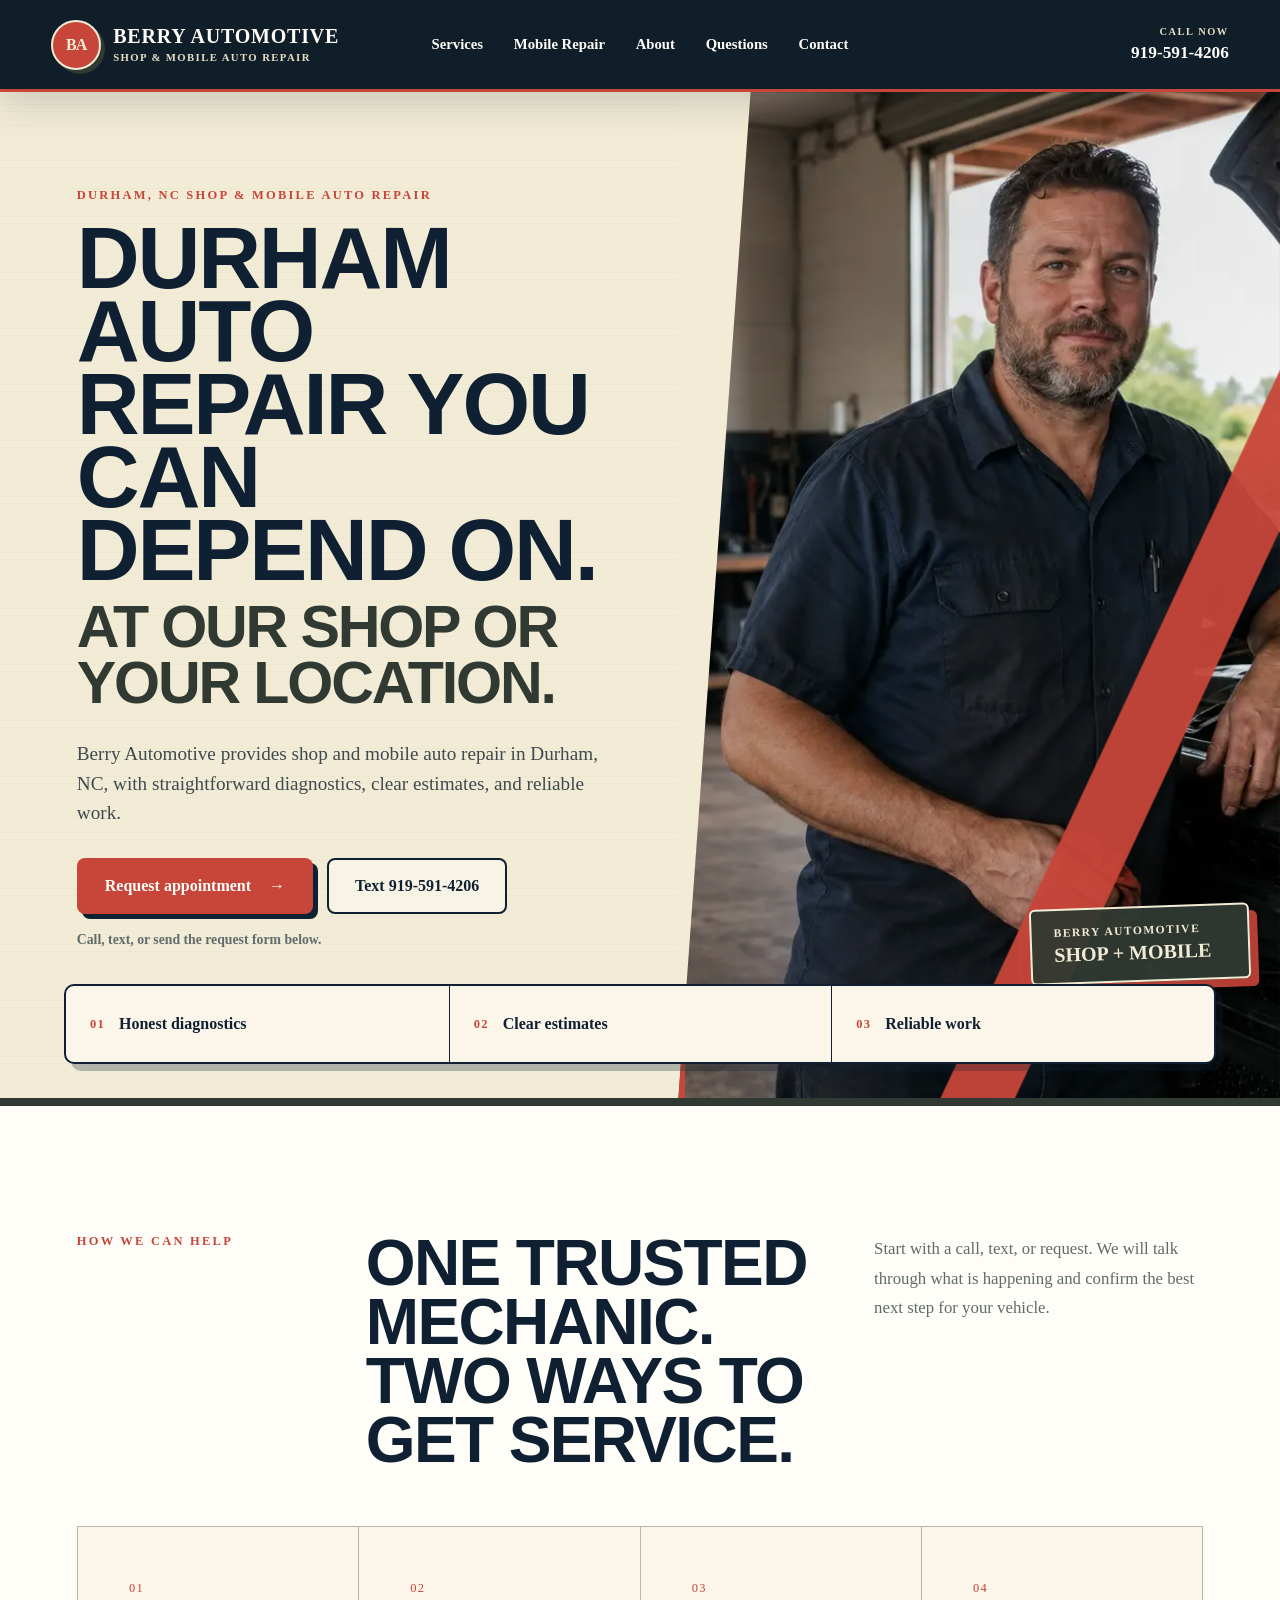
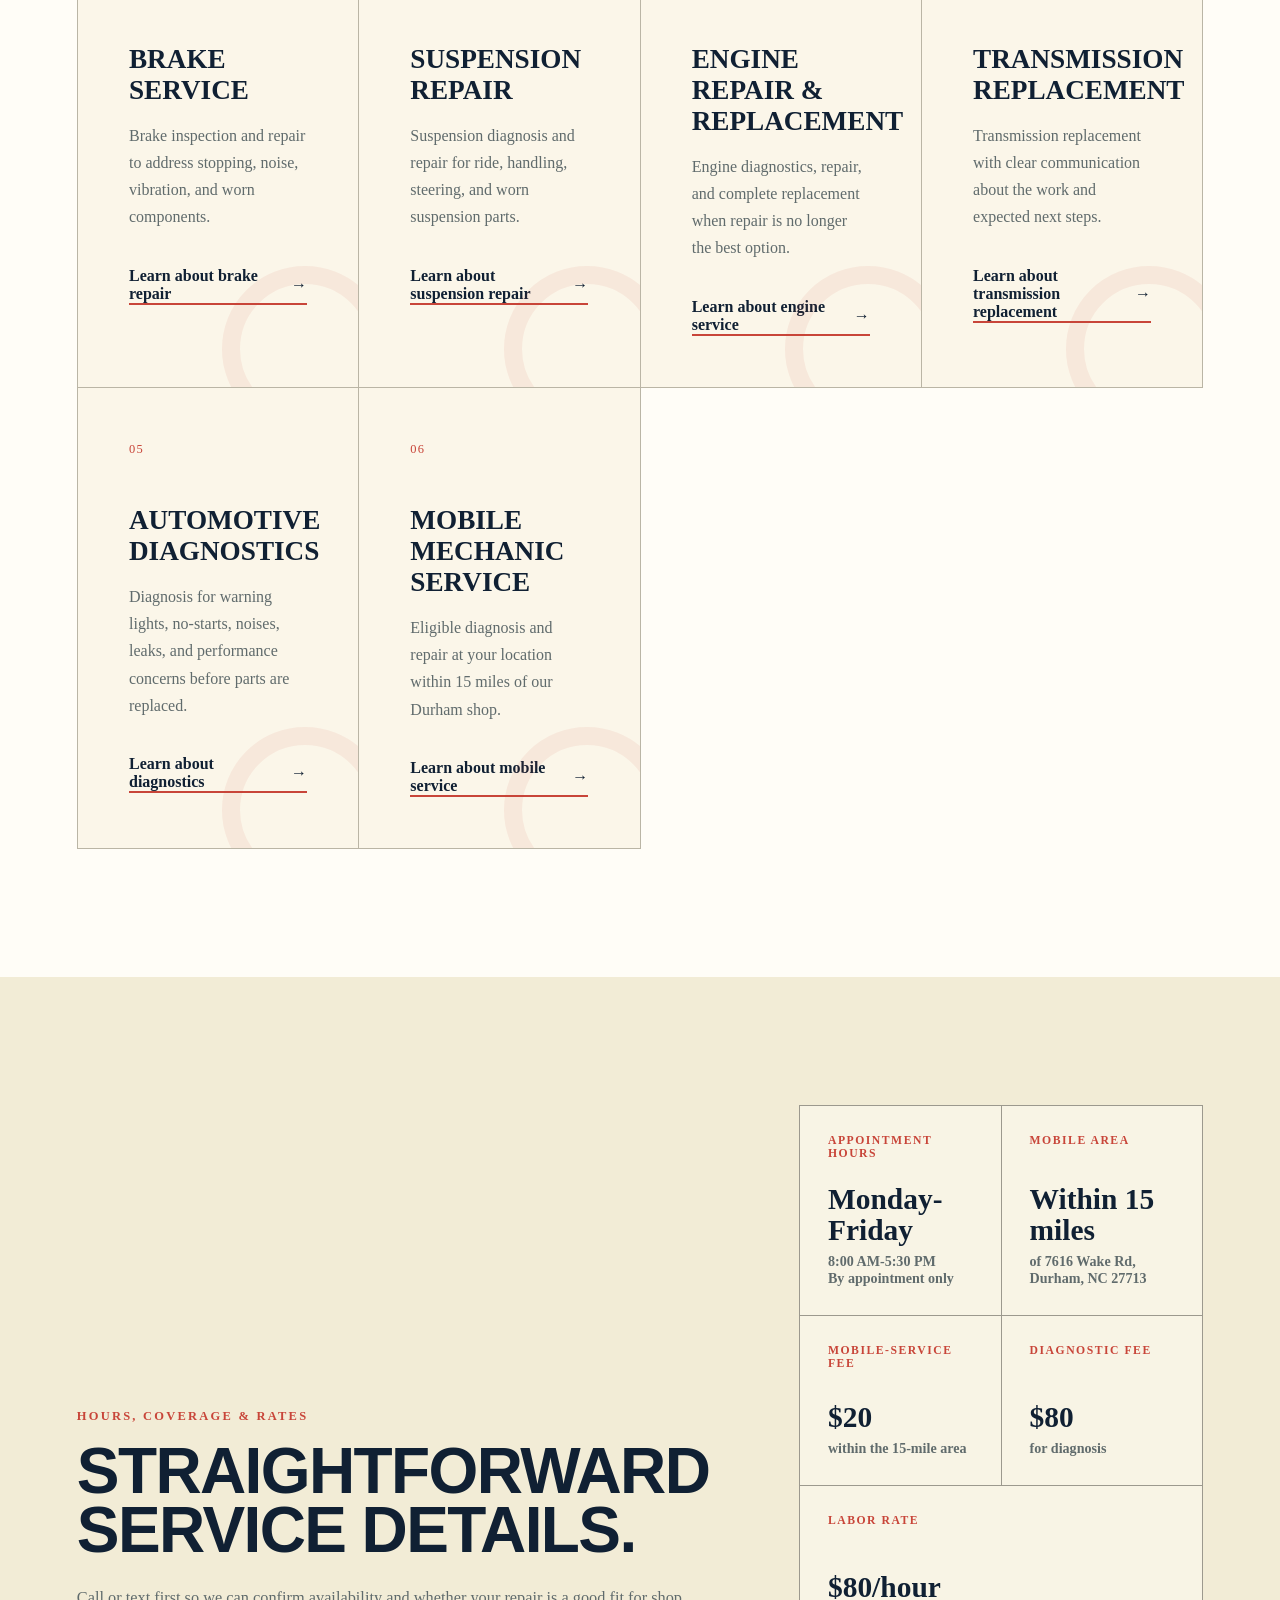
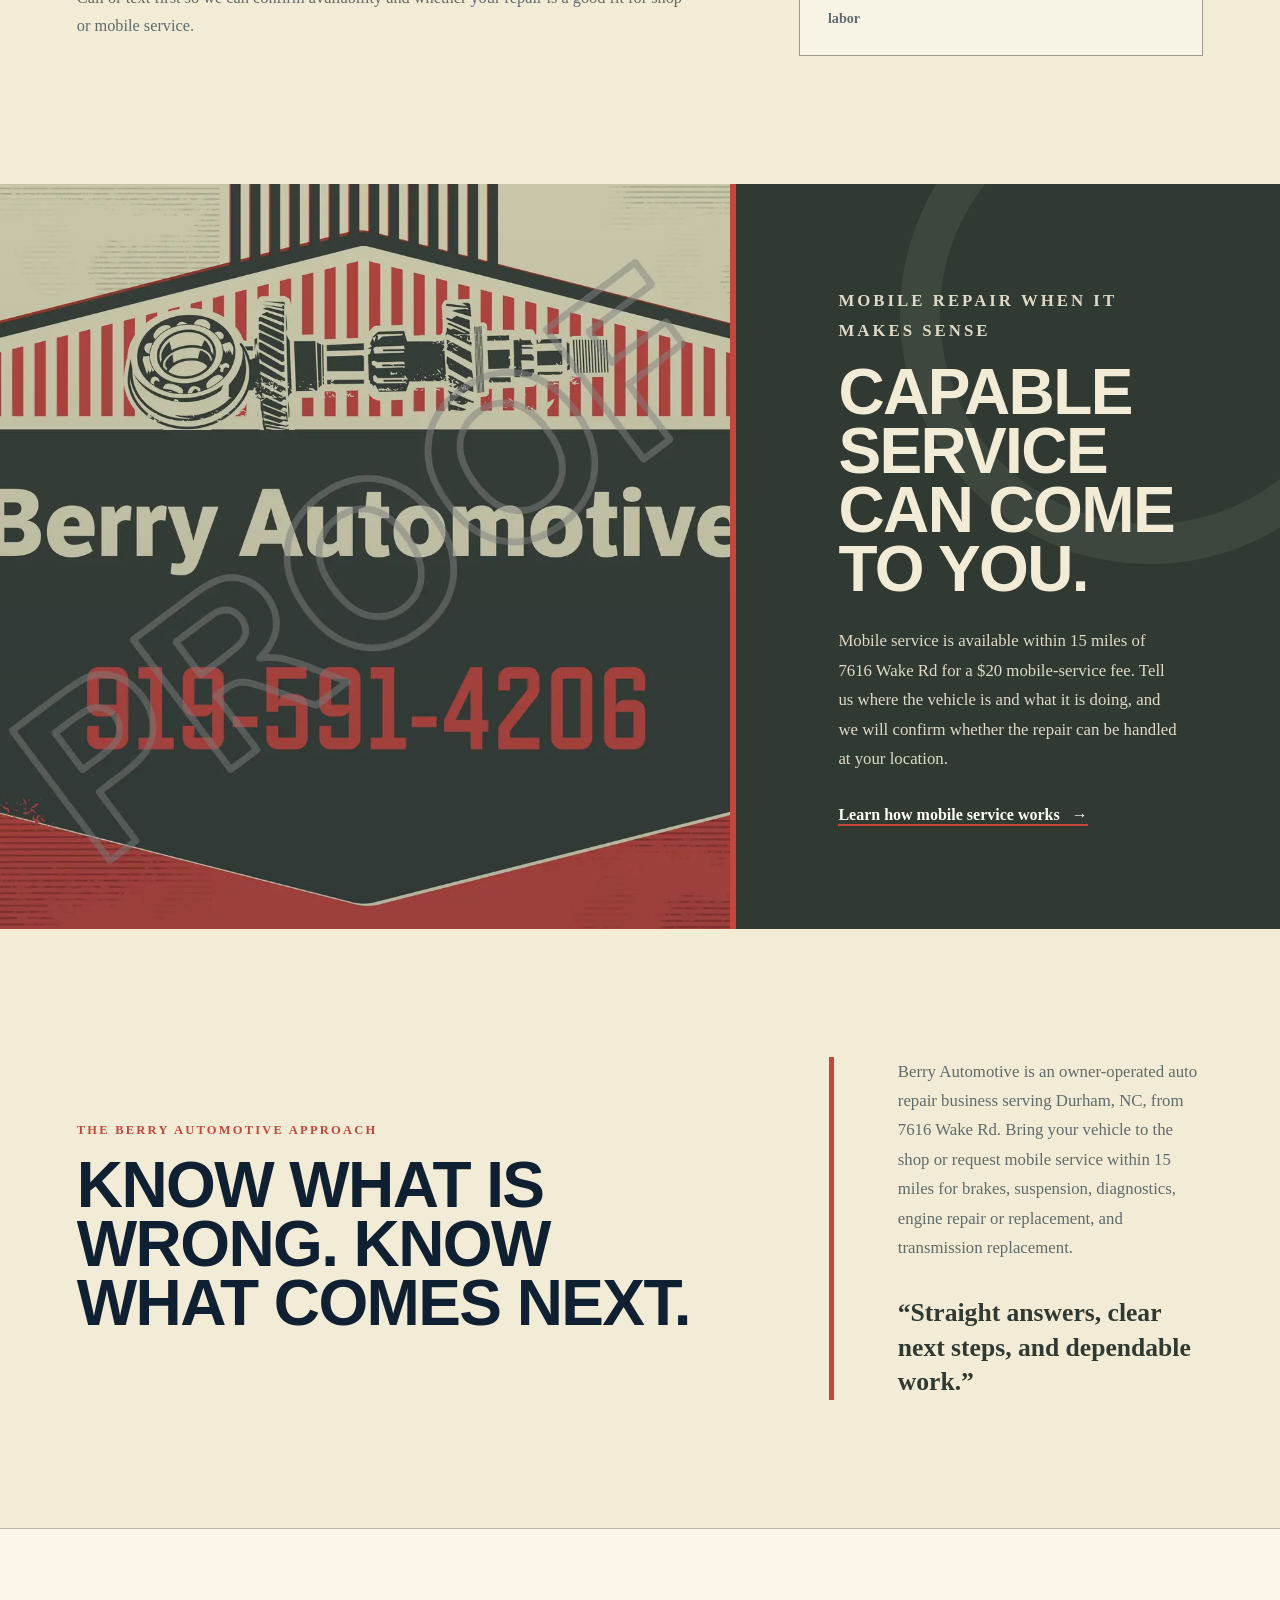
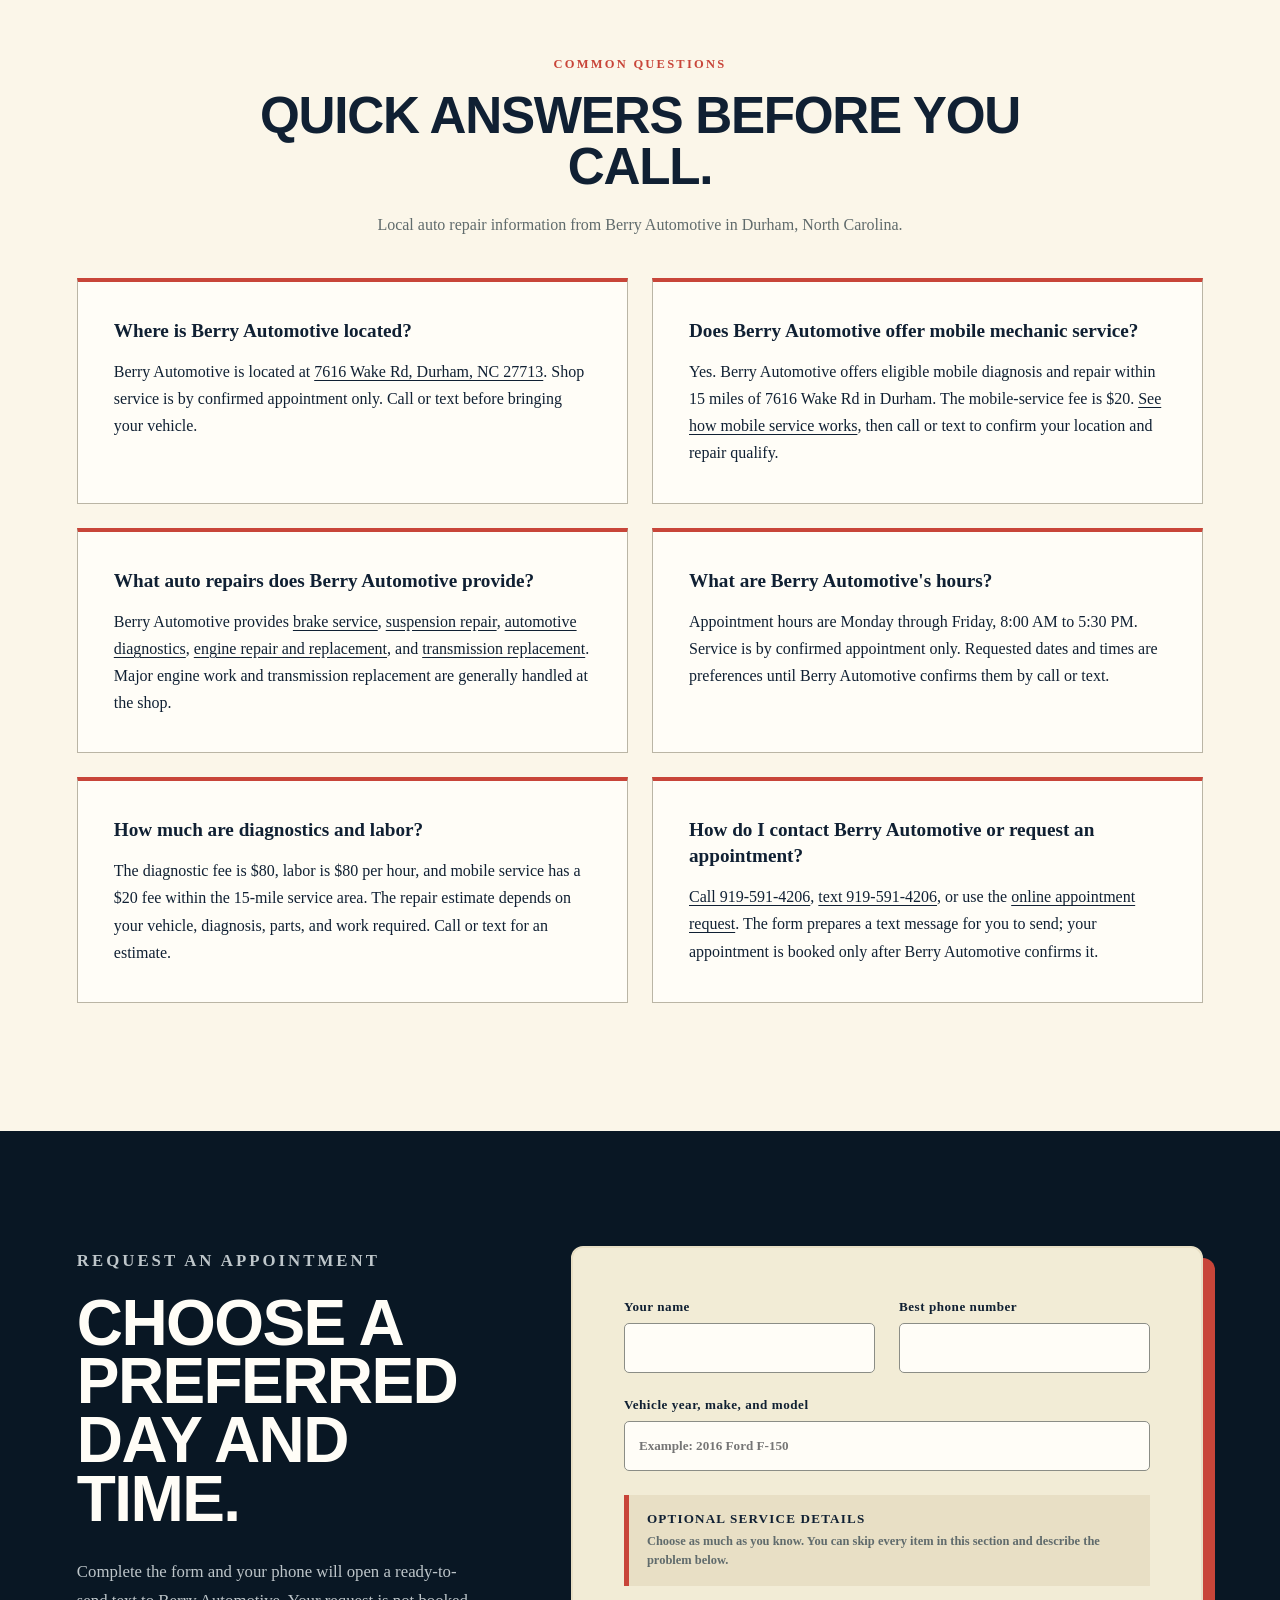
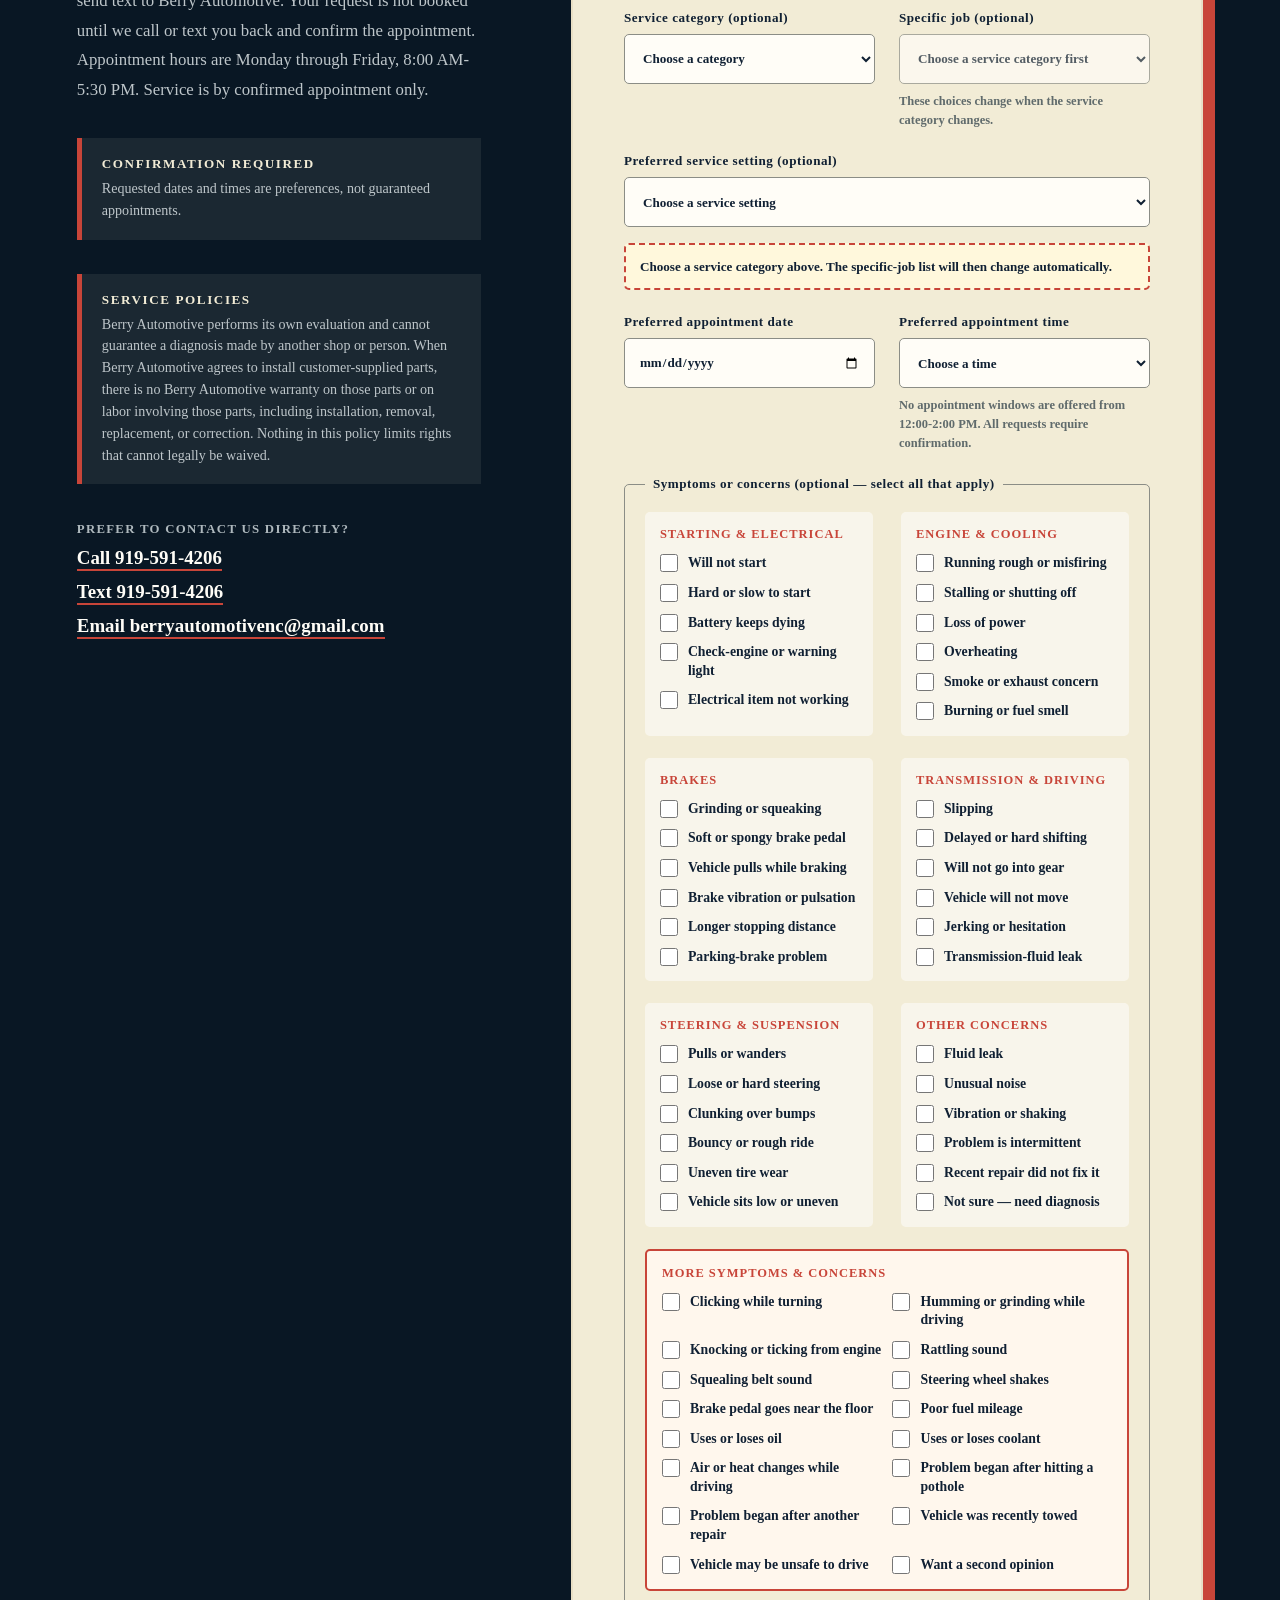
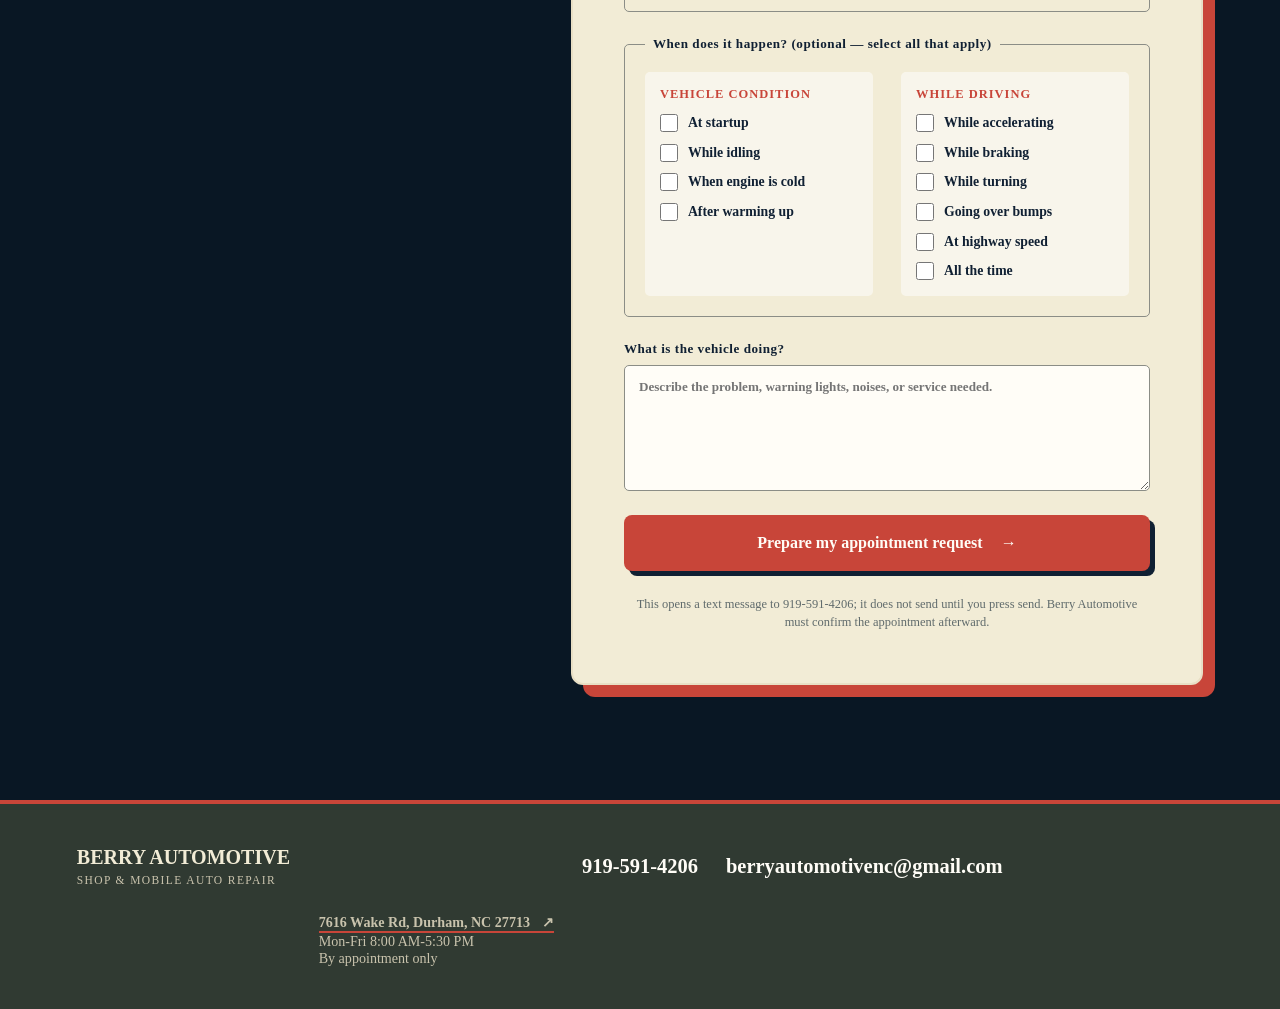
==== commit cab4bb38: "Improve local search clarity with homepage quick answers and linked service data" ====
--- a/index.html
+++ b/index.html
@@ -18,92 +18,165 @@
     <meta name="theme-color" content="#091724">
     <link rel="canonical" href="https://berryautomotivenc.com/">
     <link rel="stylesheet" href="styles.css">
+    <link rel="stylesheet" href="quick-answers.css">
     <link rel="icon" href="berry-automotive-logo.svg" type="image/svg+xml">
     <script type="application/ld+json">
 {
-          "@context": "https://schema.org",
-          "@type": "AutoRepair",
-          "@id": "https://berryautomotivenc.com/#auto-repair",
-          "name": "Berry Automotive",
-          "url": "https://berryautomotivenc.com/",
-          "logo": "https://berryautomotivenc.com/berry-automotive-logo.svg",
-          "hasMap": "https://www.google.com/maps/search/?api=1&query=Berry%20Automotive%2C%207616%20Wake%20Rd%2C%20Durham%2C%20NC%2027713",
-          "telephone": "+1-919-591-4206",
-          "email": "berryautomotivenc@gmail.com",
-          "description": "Owner-operated shop and mobile auto repair serving Durham, North Carolina. Service is available by confirmed appointment only.",
-          "priceRange": "$",
-          "address": {
-                "@type": "PostalAddress",
-                "streetAddress": "7616 Wake Rd",
-                "addressLocality": "Durham",
-                "addressRegion": "NC",
-                "postalCode": "27713",
-                "addressCountry": "US"
+  "@context": "https://schema.org",
+  "@graph": [
+    {
+      "@type": "AutoRepair",
+      "@id": "https://berryautomotivenc.com/#auto-repair",
+      "name": "Berry Automotive",
+      "url": "https://berryautomotivenc.com/",
+      "logo": "https://berryautomotivenc.com/berry-automotive-logo.svg",
+      "hasMap": "https://www.google.com/maps/search/?api=1&query=Berry%20Automotive%2C%207616%20Wake%20Rd%2C%20Durham%2C%20NC%2027713",
+      "telephone": "+1-919-591-4206",
+      "email": "berryautomotivenc@gmail.com",
+      "description": "Owner-operated shop and mobile auto repair serving Durham, North Carolina. Service is available by confirmed appointment only.",
+      "priceRange": "$",
+      "address": {
+        "@type": "PostalAddress",
+        "streetAddress": "7616 Wake Rd",
+        "addressLocality": "Durham",
+        "addressRegion": "NC",
+        "postalCode": "27713",
+        "addressCountry": "US"
+      },
+      "areaServed": "Durham, North Carolina and locations within 15 miles of 7616 Wake Rd",
+      "openingHoursSpecification": [
+        {
+          "@type": "OpeningHoursSpecification",
+          "dayOfWeek": [
+            "https://schema.org/Monday",
+            "https://schema.org/Tuesday",
+            "https://schema.org/Wednesday",
+            "https://schema.org/Thursday",
+            "https://schema.org/Friday"
+          ],
+          "opens": "08:00",
+          "closes": "17:30"
+        }
+      ],
+      "hasOfferCatalog": {
+        "@type": "OfferCatalog",
+        "name": "Auto repair services",
+        "itemListElement": [
+          {
+            "@type": "Offer",
+            "url": "https://berryautomotivenc.com/brake-repair-durham-nc.html",
+            "itemOffered": {
+              "@type": "Service",
+              "@id": "https://berryautomotivenc.com/brake-repair-durham-nc.html#service",
+              "name": "Brake service",
+              "serviceType": "Brake repair",
+              "url": "https://berryautomotivenc.com/brake-repair-durham-nc.html",
+              "provider": {
+                "@id": "https://berryautomotivenc.com/#auto-repair"
+              }
+            }
           },
-          "areaServed": "Durham, North Carolina and locations within 15 miles of 7616 Wake Rd",
-          "openingHoursSpecification": [
-                {
-                      "@type": "OpeningHoursSpecification",
-                      "dayOfWeek": [
-                            "https://schema.org/Monday",
-                            "https://schema.org/Tuesday",
-                            "https://schema.org/Wednesday",
-                            "https://schema.org/Thursday",
-                            "https://schema.org/Friday"
-                      ],
-                      "opens": "08:00",
-                      "closes": "17:30"
-                }
-          ],
-          "hasOfferCatalog": {
-                "@type": "OfferCatalog",
-                "name": "Auto repair services",
-                "itemListElement": [
-                      {
-                            "@type": "Offer",
-                            "itemOffered": {
-                                  "@type": "Service",
-                                  "name": "Brake service"
-                            }
-                      },
-                      {
-                            "@type": "Offer",
-                            "itemOffered": {
-                                  "@type": "Service",
-                                  "name": "Suspension repair"
-                            }
-                      },
-                      {
-                            "@type": "Offer",
-                            "itemOffered": {
-                                  "@type": "Service",
-                                  "name": "Automotive diagnostics"
-                            }
-                      },
-                      {
-                            "@type": "Offer",
-                            "itemOffered": {
-                                  "@type": "Service",
-                                  "name": "Engine repair and replacement"
-                            }
-                      },
-                      {
-                            "@type": "Offer",
-                            "itemOffered": {
-                                  "@type": "Service",
-                                  "name": "Transmission replacement"
-                            }
-                      },
-                      {
-                            "@type": "Offer",
-                            "itemOffered": {
-                                  "@type": "Service",
-                                  "name": "Mobile auto repair"
-                            }
-                      }
-                ]
+          {
+            "@type": "Offer",
+            "url": "https://berryautomotivenc.com/suspension-repair-durham-nc.html",
+            "itemOffered": {
+              "@type": "Service",
+              "@id": "https://berryautomotivenc.com/suspension-repair-durham-nc.html#service",
+              "name": "Suspension repair",
+              "serviceType": "Suspension and steering repair",
+              "url": "https://berryautomotivenc.com/suspension-repair-durham-nc.html",
+              "provider": {
+                "@id": "https://berryautomotivenc.com/#auto-repair"
+              }
+            }
+          },
+          {
+            "@type": "Offer",
+            "url": "https://berryautomotivenc.com/diagnostics-durham-nc.html",
+            "itemOffered": {
+              "@type": "Service",
+              "@id": "https://berryautomotivenc.com/diagnostics-durham-nc.html#service",
+              "name": "Automotive diagnostics",
+              "serviceType": "Automotive diagnostics",
+              "url": "https://berryautomotivenc.com/diagnostics-durham-nc.html",
+              "provider": {
+                "@id": "https://berryautomotivenc.com/#auto-repair"
+              }
+            }
+          },
+          {
+            "@type": "Offer",
+            "url": "https://berryautomotivenc.com/engine-repair-durham-nc.html",
+            "itemOffered": {
+              "@type": "Service",
+              "@id": "https://berryautomotivenc.com/engine-repair-durham-nc.html#service",
+              "name": "Engine repair and replacement",
+              "serviceType": "Engine repair and replacement",
+              "url": "https://berryautomotivenc.com/engine-repair-durham-nc.html",
+              "provider": {
+                "@id": "https://berryautomotivenc.com/#auto-repair"
+              }
+            }
+          },
+          {
+            "@type": "Offer",
+            "url": "https://berryautomotivenc.com/transmission-replacement-durham-nc.html",
+            "itemOffered": {
+              "@type": "Service",
+              "@id": "https://berryautomotivenc.com/transmission-replacement-durham-nc.html#service",
+              "name": "Transmission replacement",
+              "serviceType": "Transmission replacement",
+              "url": "https://berryautomotivenc.com/transmission-replacement-durham-nc.html",
+              "provider": {
+                "@id": "https://berryautomotivenc.com/#auto-repair"
+              }
+            }
+          },
+          {
+            "@type": "Offer",
+            "url": "https://berryautomotivenc.com/mobile-mechanic-durham-nc.html",
+            "itemOffered": {
+              "@type": "Service",
+              "@id": "https://berryautomotivenc.com/mobile-mechanic-durham-nc.html#service",
+              "name": "Mobile mechanic service",
+              "serviceType": "Mobile automotive repair",
+              "url": "https://berryautomotivenc.com/mobile-mechanic-durham-nc.html",
+              "provider": {
+                "@id": "https://berryautomotivenc.com/#auto-repair"
+              }
+            }
           }
+        ]
+      }
+    },
+    {
+      "@type": "WebSite",
+      "@id": "https://berryautomotivenc.com/#website",
+      "url": "https://berryautomotivenc.com/",
+      "name": "Berry Automotive",
+      "inLanguage": "en-US",
+      "publisher": {
+        "@id": "https://berryautomotivenc.com/#auto-repair"
+      }
+    },
+    {
+      "@type": "WebPage",
+      "@id": "https://berryautomotivenc.com/#webpage",
+      "url": "https://berryautomotivenc.com/",
+      "name": "Auto Repair & Mobile Mechanic in Durham, NC | Berry Automotive",
+      "inLanguage": "en-US",
+      "isPartOf": {
+        "@id": "https://berryautomotivenc.com/#website"
+      },
+      "about": {
+        "@id": "https://berryautomotivenc.com/#auto-repair"
+      },
+      "mainEntity": {
+        "@id": "https://berryautomotivenc.com/#auto-repair"
+      }
     }
+  ]
+}
     </script>
   </head>
   <body>
@@ -117,6 +190,7 @@
           <a href="#services">Services</a>
           <a href="#mobile">Mobile repair</a>
           <a href="#about">About</a>
+          <a href="#questions">Questions</a>
           <a href="#request">Contact</a>
         </nav>
         <a class="header-call" href="tel:+19195914206"><span>Call now</span><strong>919-591-4206</strong></a>
@@ -187,6 +261,40 @@
       <section class="about section" id="about">
         <div class="about-statement"><p class="eyebrow">The Berry Automotive approach</p><h2>Know what is wrong. Know what comes next.</h2></div>
         <div class="about-copy"><p>Berry Automotive is an owner-operated auto repair business serving Durham, NC, from 7616 Wake Rd. Bring your vehicle to the shop or request mobile service within 15 miles for brakes, suspension, diagnostics, engine repair or replacement, and transmission replacement.</p><blockquote>“Straight answers, clear next steps, and dependable work.”</blockquote></div>
+      </section>
+
+      <section class="quick-answers section" id="questions" aria-labelledby="quick-answers-heading">
+        <div class="quick-answers-heading">
+          <p class="eyebrow">Common questions</p>
+          <h2 id="quick-answers-heading">Quick answers before you call.</h2>
+          <p>Local auto repair information from Berry Automotive in Durham, North Carolina.</p>
+        </div>
+        <div class="quick-answers-grid">
+          <article>
+            <h3>Where is Berry Automotive located?</h3>
+            <p>Berry Automotive is located at <a href="https://www.google.com/maps/search/?api=1&amp;query=Berry%20Automotive%2C%207616%20Wake%20Rd%2C%20Durham%2C%20NC%2027713" target="_blank" rel="noopener">7616 Wake Rd, Durham, NC 27713</a>. Shop service is by confirmed appointment only. Call or text before bringing your vehicle.</p>
+          </article>
+          <article>
+            <h3>Does Berry Automotive offer mobile mechanic service?</h3>
+            <p>Yes. Berry Automotive offers eligible mobile diagnosis and repair within 15 miles of 7616 Wake Rd in Durham. The mobile-service fee is $20. <a href="/mobile-mechanic-durham-nc.html">See how mobile service works</a>, then call or text to confirm your location and repair qualify.</p>
+          </article>
+          <article>
+            <h3>What auto repairs does Berry Automotive provide?</h3>
+            <p>Berry Automotive provides <a href="/brake-repair-durham-nc.html">brake service</a>, <a href="/suspension-repair-durham-nc.html">suspension repair</a>, <a href="/diagnostics-durham-nc.html">automotive diagnostics</a>, <a href="/engine-repair-durham-nc.html">engine repair and replacement</a>, and <a href="/transmission-replacement-durham-nc.html">transmission replacement</a>. Major engine work and transmission replacement are generally handled at the shop.</p>
+          </article>
+          <article>
+            <h3>What are Berry Automotive's hours?</h3>
+            <p>Appointment hours are Monday through Friday, 8:00 AM to 5:30 PM. Service is by confirmed appointment only. Requested dates and times are preferences until Berry Automotive confirms them by call or text.</p>
+          </article>
+          <article>
+            <h3>How much are diagnostics and labor?</h3>
+            <p>The diagnostic fee is $80, labor is $80 per hour, and mobile service has a $20 fee within the 15-mile service area. The repair estimate depends on your vehicle, diagnosis, parts, and work required. Call or text for an estimate.</p>
+          </article>
+          <article>
+            <h3>How do I contact Berry Automotive or request an appointment?</h3>
+            <p><a href="tel:+19195914206">Call 919-591-4206</a>, <a href="sms:+19195914206">text 919-591-4206</a>, or use the <a href="#request">online appointment request</a>. The form prepares a text message for you to send; your appointment is booked only after Berry Automotive confirms it.</p>
+          </article>
+        </div>
       </section>
 
       <section class="request-section" id="request">
--- a/quick-answers.css
+++ b/quick-answers.css
@@ -0,0 +1,60 @@
+/* Homepage quick answers: readable without JavaScript on mobile and desktop. */
+.quick-answers {
+  border-top: 1px solid #bab5a5;
+  background: var(--paper);
+  scroll-margin-top: 110px;
+}
+.quick-answers-heading,
+.quick-answers-grid {
+  max-width: 1500px;
+  margin-right: auto;
+  margin-left: auto;
+}
+.quick-answers-heading {
+  max-width: 850px;
+  margin-bottom: 40px;
+  text-align: center;
+}
+.quick-answers-heading h2 {
+  margin-bottom: 20px;
+  font-size: clamp(2.4rem, 4vw, 4.2rem);
+  line-height: 1;
+}
+.quick-answers-heading > p:last-child {
+  color: var(--muted);
+  line-height: 1.6;
+}
+.quick-answers-grid {
+  display: grid;
+  grid-template-columns: repeat(2, minmax(0, 1fr));
+  gap: 24px;
+}
+.quick-answers-grid article {
+  min-width: 0;
+  padding: clamp(24px, 3vw, 36px);
+  border: 1px solid #bab5a5;
+  border-top: 4px solid var(--red);
+  background: var(--white);
+}
+.quick-answers-grid h3 {
+  margin-bottom: 14px;
+  font-size: clamp(1.1rem, 1.5vw, 1.3rem);
+  line-height: 1.35;
+}
+.quick-answers-grid p {
+  margin-bottom: 0;
+  line-height: 1.7;
+}
+.quick-answers-grid a {
+  text-decoration: underline;
+  text-underline-offset: 3px;
+}
+.quick-answers-grid a:focus-visible {
+  outline: 3px solid var(--red);
+  outline-offset: 3px;
+}
+@media (max-width: 720px) {
+  .quick-answers-grid {
+    grid-template-columns: 1fr;
+  }
+}
